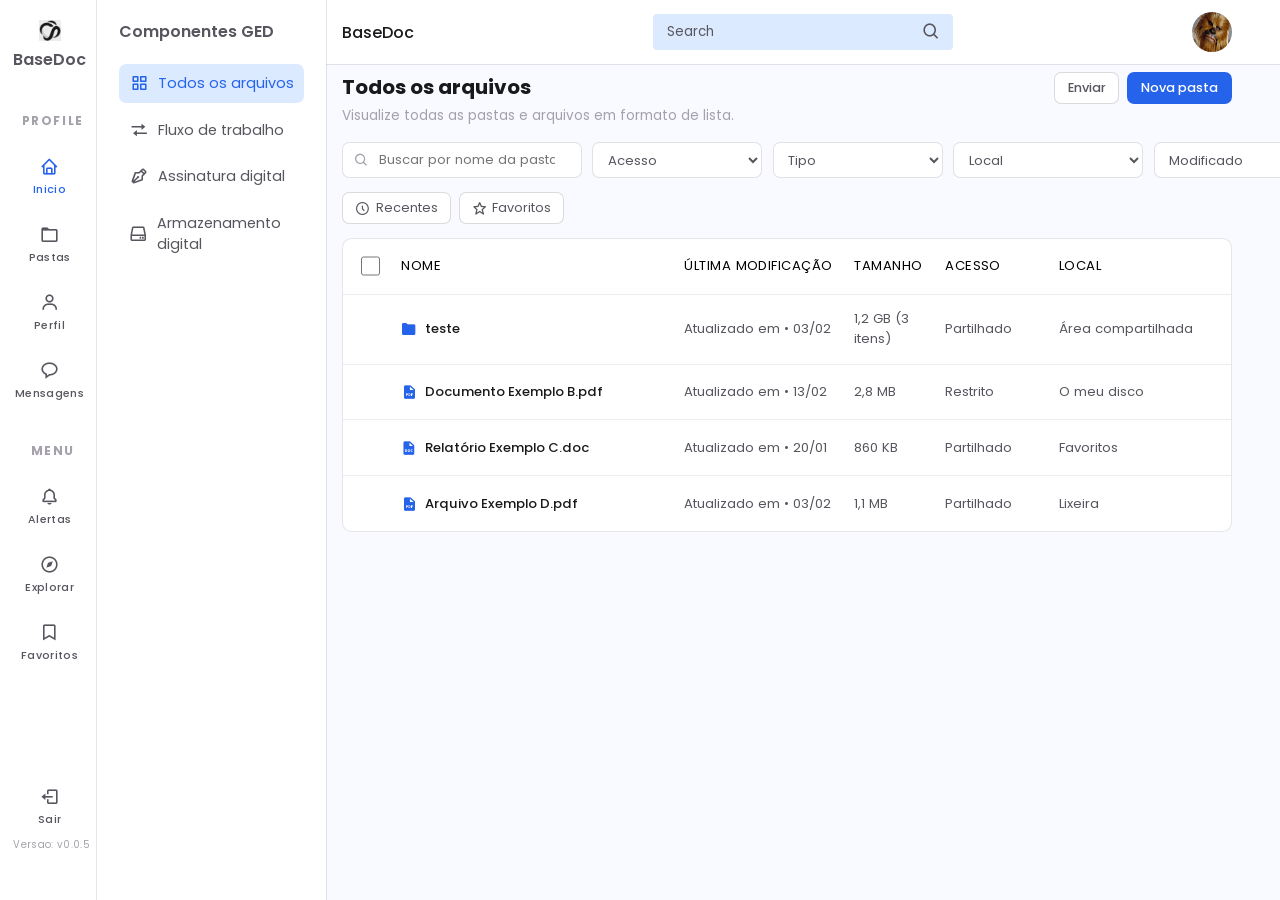
==== index.html @ 218c4418 "adding version to system" ====
<!DOCTYPE html>
    <html lang="en">
    <head>
        <meta charset="UTF-8">
        <meta name="viewport" content="width=device-width, initial-scale=1.0">
        <meta name="color-scheme" content="light">

        <!--========== BOX ICONS ==========-->
        <link rel="stylesheet" href="https://cdn.jsdelivr.net/npm/boxicons@latest/css/boxicons.min.css">

        <!--========== CSS ==========-->
        <link rel="stylesheet" href="assets/css/styles.css">
        
        <title>Responsive sidebar submenus</title>
    </head>
    <body>
        <!--========== HEADER ==========-->
        <header class="header">
            <div class="header__container">
                <img src="assets/img/perfil.jpg" alt="" class="header__img">

                <a href="#" class="header__logo">BaseDoc</a>
    
                <div class="header__search">
                    <input type="search" placeholder="Search" class="header__input">
                    <i class='bx bx-search header__icon'></i>
                </div>
    
                <div class="header__toggle">
                    <i class='bx bx-menu' id="header-toggle"></i>
                </div>
            </div>
        </header>

        <!--========== NAV ==========-->
        <div class="nav" id="navbar">
            <nav class="nav__container">
                <div>
                    <a href="#" class="nav__link nav__logo">
                        <img src="assets/img/IconTeste.jpeg" alt="Icone BaseDoc" class="nav__icon nav__icon--image" />
                        <span class="nav__logo-name">BaseDoc</span>
                    </a>
    
                    <div class="nav__list">
                        <div class="nav__items">
                            <h3 class="nav__subtitle">Profile</h3>
    
                            <a href="#" class="nav__link active" data-panel="inicio">
                                <i class='bx bx-home nav__icon' ></i>
                                <span class="nav__name">Inicio</span>
                            </a>

                            <a href="#" class="nav__link" data-panel="pastas">
                                <i class='bx bx-folder nav__icon' ></i>
                                <span class="nav__name">Pastas</span>
                            </a>
                            
                            <a href="#" class="nav__link" data-panel="perfil">
                                <i class='bx bx-user nav__icon' ></i>
                                <span class="nav__name">Perfil</span>
                            </a>

                            <a href="#" class="nav__link" data-panel="mensagens">
                                <i class='bx bx-message-rounded nav__icon' ></i>
                                <span class="nav__name">Mensagens</span>
                            </a>
                        </div>
    
                        <div class="nav__items">
                            <h3 class="nav__subtitle">Menu</h3>
    
                            <a href="#" class="nav__link" data-panel="alertas">
                                <i class='bx bx-bell nav__icon' ></i>
                                <span class="nav__name">Alertas</span>
                            </a>

                            <a href="#" class="nav__link" data-panel="explorar">
                                <i class='bx bx-compass nav__icon' ></i>
                                <span class="nav__name">Explorar</span>
                            </a>
                            <a href="#" class="nav__link" data-panel="favoritos">
                                <i class='bx bx-bookmark nav__icon' ></i>
                                <span class="nav__name">Favoritos</span>
                            </a>
                        </div>
                    </div>
                </div>

                <div class="nav__footer">
                    <a href="#" class="nav__link nav__logout">
                        <i class='bx bx-log-out nav__icon' ></i>
                        <span class="nav__name">Sair</span>
                    </a>
                    <p class="nav__version">Versao: v0.0.5</p>
                </div>
            </nav>

            <aside class="nav__panel" aria-label="Conteudo da pagina">
                <div class="nav__panel-header">Componentes GED</div>
                <div class="nav__panel-list">
                    <a href="#" class="nav__panel-item is-active">
                        <i class='bx bx-grid-alt'></i>
                        <span>Todos os arquivos</span>
                    </a>
                    <a href="#" class="nav__panel-item">
                        <i class='bx bx-transfer'></i>
                        <span>Fluxo de trabalho</span>
                    </a>
                    <a href="#" class="nav__panel-item">
                        <i class='bx bx-pen'></i>
                        <span>Assinatura digital</span>
                    </a>
                    <a href="#" class="nav__panel-item">
                        <i class='bx bx-hdd'></i>
                        <span>Armazenamento digital</span>
                    </a>
                </div>
            </aside>
        </div>

        <!--========== CONTENTS ==========-->
        <main class="content">
            <section class="page is-active" data-view="todos-arquivos">
                <!-- Breadcrumb e navegação dentro de pastas -->
                <div class="page__navigation is-hidden" id="folder-navigation">
                    <div class="page__breadcrumb" id="breadcrumb-container"></div>
                    <div class="page__folder-header">
                        <h2 class="page__folder-title" id="folder-title"></h2>
                        <div class="page__folder-settings-wrapper">
                            <button type="button" class="page__folder-settings" aria-label="Configurações da pasta" id="folder-settings-btn">
                                <i class='bx bx-cog'></i>
                            </button>
                            
                            <!-- Menu de configurações da pasta -->
                            <div class="folder-settings-menu is-hidden" id="folder-settings-menu">
                                <div class="folder-settings-menu__header" id="folder-settings-menu-title">Teste Teste</div>
                                <div class="folder-settings-menu__item">
                                    <i class='bx bx-download'></i>
                                    <span>Baixar</span>
                                </div>
                                <div class="folder-settings-menu__divider"></div>
                                <div class="folder-settings-menu__item folder-settings-menu__item--has-submenu" id="folder-config-item">
                                    <i class='bx bx-slider-alt'></i>
                                    <span>Configurações da pasta</span>
                                    <i class='bx bx-chevron-right folder-settings-menu__arrow'></i>
                                    
                                    <!-- Submenu de Configurações da pasta -->
                                    <div class="folder-settings-submenu" id="folder-config-submenu">
                                        <div class="folder-settings-menu__item" id="toggle-deleted-files">
                                            <i class='bx bx-show'></i>
                                            <span id="toggle-deleted-text">Mostrar arquivos excluídos</span>
                                        </div>
                                    </div>
                                </div>
                                <div class="folder-settings-menu__item folder-settings-menu__item--has-submenu">
                                    <i class='bx bx-folder-plus'></i>
                                    <span>Adicionar à pasta</span>
                                    <i class='bx bx-chevron-right folder-settings-menu__arrow'></i>
                                </div>
                                <div class="folder-settings-menu__item">
                                    <i class='bx bx-link'></i>
                                    <span>Copiar link</span>
                                </div>
                                <div class="folder-settings-menu__divider"></div>
                                <div class="folder-settings-menu__item folder-settings-menu__item--has-submenu">
                                    <i class='bx bx-share-alt'></i>
                                    <span>Compartilhar</span>
                                    <i class='bx bx-chevron-right folder-settings-menu__arrow'></i>
                                </div>
                                <div class="folder-settings-menu__item folder-settings-menu__item--has-submenu">
                                    <i class='bx bx-user-check'></i>
                                    <span>Gerenciar permissões</span>
                                    <i class='bx bx-chevron-right folder-settings-menu__arrow'></i>
                                </div>
                                <div class="folder-settings-menu__divider"></div>
                                <div class="folder-settings-menu__item">
                                    <i class='bx bx-rename'></i>
                                    <span>Renomear</span>
                                </div>
                                <div class="folder-settings-menu__item">
                                    <i class='bx bx-transfer'></i>
                                    <span>Transferir</span>
                                </div>
                                <div class="folder-settings-menu__item">
                                    <i class='bx bx-copy'></i>
                                    <span>Copiar</span>
                                </div>
                                <div class="folder-settings-menu__item">
                                    <i class='bx bx-trash'></i>
                                    <span>Excluir</span>
                                </div>
                                <div class="folder-settings-menu__divider"></div>
                                <div class="folder-settings-menu__item">
                                    <i class='bx bx-info-circle'></i>
                                    <span>Informações da pasta</span>
                                </div>
                                <div class="folder-settings-menu__item folder-settings-menu__item--has-submenu">
                                    <i class='bx bx-dots-horizontal-rounded'></i>
                                    <span>Mais</span>
                                    <i class='bx bx-chevron-right folder-settings-menu__arrow'></i>
                                </div>
                            </div>
                        </div>
                    </div>
                    <div class="page__actions">
                        <button type="button" class="btn btn--secondary">Enviar</button>
                        <button type="button" class="btn btn--primary" id="new-folder-btn-nav">Nova pasta</button>
                    </div>
                </div>

                <!-- Toolbar original (visível apenas na raiz) -->
                <div class="page__toolbar" id="root-toolbar">
                    <div class="page__title-wrap">
                        <h1 class="page__title">Todos os arquivos</h1>
                        <p class="page__subtitle">Visualize todas as pastas e arquivos em formato de lista.</p>
                    </div>

                    <div class="page__actions">
                        <button type="button" class="btn btn--secondary">Enviar</button>
                        <button type="button" class="btn btn--primary" id="new-folder-btn-root">Nova pasta</button>
                    </div>
                </div>

                <div class="filters">
                    <div class="filters__field">
                        <i class='bx bx-search'></i>
                        <input type="search" placeholder="Buscar por nome da pasta ou arquivo" class="filters__input" id="files-search" />
                    </div>

                    <select class="filters__select" aria-label="Filtrar por acesso" id="filter-access"></select>

                    <select class="filters__select" aria-label="Filtrar por tipo" id="filter-type"></select>

                    <select class="filters__select" aria-label="Filtrar por local" id="filter-location"></select>

                    <div class="filters__date-wrapper">
                        <select class="filters__select" aria-label="Filtrar por data de modificação" id="filter-modified"></select>
                        <div class="date-range-picker is-hidden" id="date-range-picker">
                            <div class="date-range-picker__header">Personalizado</div>
                            <div class="date-range-picker__body">
                                <div class="date-range-picker__field">
                                    <label class="date-range-picker__label">Depois de</label>
                                    <input type="date" class="date-range-picker__input" id="date-from" style="color-scheme: light !important; background: white !important;" />
                                </div>
                                <div class="date-range-picker__field">
                                    <label class="date-range-picker__label">Antes de</label>
                                    <input type="date" class="date-range-picker__input" id="date-to" style="color-scheme: light !important; background: white !important;" />
                                </div>
                            </div>
                            <div class="date-range-picker__actions">
                                <button type="button" class="date-range-picker__btn date-range-picker__btn--cancel" id="date-range-cancel">Cancelar</button>
                                <button type="button" class="date-range-picker__btn date-range-picker__btn--apply" id="date-range-apply">Aplicar</button>
                            </div>
                        </div>
                    </div>
                </div>

                <div class="files-quick-filters">
                    <button type="button" class="quick-filter-btn" id="filter-recent">
                        <i class='bx bx-time-five'></i>
                        <span>Recentes</span>
                    </button>
                    <button type="button" class="quick-filter-btn" id="filter-favorites">
                        <i class='bx bx-star'></i>
                        <span>Favoritos</span>
                    </button>
                </div>

                <div class="files-bulk-actions is-hidden" id="files-bulk-actions">
                    <button type="button" class="bulk-action-btn">Compartilhar itens selecionados</button>
                    <button type="button" class="bulk-action-btn">Baixar</button>
                    <button type="button" class="bulk-action-btn">Excluir</button>
                    <button type="button" class="bulk-action-btn">Abrir com</button>
                    <button type="button" class="bulk-action-btn bulk-action-btn--more" aria-label="Mais opções">...</button>
                </div>

                <div class="files-list" role="table" aria-label="Lista de arquivos">
                    <div class="files-list__head" role="row">
                        <span class="files-list__select">
                            <input type="checkbox" class="files-list__checkbox files-list__checkbox--master" id="select-all-files" aria-label="Selecionar todos os arquivos" />
                        </span>
                        <span>Nome</span>
                        <span>Última modificação</span>
                        <span>Tamanho</span>
                        <span>Acesso</span>
                        <span>Local</span>
                    </div>
                    <div id="files-list-body"></div>
                </div>
            </section>

            <section class="page" data-view="fluxo-trabalho">
                <div class="workflow">
                    <div class="workflow__toolbar">
                        <div>
                            <h1 class="page__title">Fluxo de documentos por caixa</h1>
                            <p class="page__subtitle">Cada pessoa visualiza sua caixa e move o documento para a próxima etapa.</p>
                        </div>
                    </div>

                    <div class="workflow__filters">
                        <div class="workflow__field">
                            <label for="workflow-model" class="workflow__label">Modelo do documento</label>
                            <select id="workflow-model" class="workflow__select"></select>
                        </div>
                        <div class="workflow__field">
                            <label for="workflow-my-step" class="workflow__label">Minha caixa</label>
                            <select id="workflow-my-step" class="workflow__select"></select>
                        </div>
                        <label class="workflow__focus">
                            <input type="checkbox" id="workflow-focus-mode" checked>
                            <span>Mostrar somente minha caixa</span>
                        </label>
                    </div>

                    <div class="workflow__board" id="workflow-board"></div>

                    <div class="workflow__saved">
                        <div class="workflow__section-title">Fluxos salvos</div>
                        <p class="workflow__section-subtitle">Salve uma configuração de fluxo por modelo para reutilizar depois.</p>
                        <div id="workflow-saved-list" class="workflow__saved-list"></div>
                    </div>

                    <div class="workflow__editor">
                        <div class="workflow__left-column">
                            <div class="workflow__actions-panel">
                                <div class="workflow__actions-copy">
                                    <div class="workflow__section-title">Próximos passos</div>
                                    <p class="workflow__section-subtitle">Adicione etapas extras se necessário, crie documentos e finalize salvando o fluxo quando concluir.</p>
                                </div>
                                <div class="workflow__actions">
                                    <button type="button" class="btn btn--secondary" id="workflow-new-extra">Adicionar etapa extra</button>
                                    <button type="button" class="btn btn--primary" id="workflow-new-document">Novo documento</button>
                                    <button type="button" class="btn btn--save-highlight" id="workflow-save-flow">Finalizar e salvar fluxo</button>
                                </div>
                            </div>

                            <div class="workflow__active-builder">
                                <div class="workflow__section-title">Cláusulas ativas</div>
                                <p class="workflow__section-subtitle">Qualifique as partes e preencha os campos para montar o documento.</p>

                                <div class="workflow__form" id="workflow-clause-form"></div>

                                <div class="workflow__selected" id="workflow-selected-clauses"></div>
                            </div>

                            <div class="workflow__document-builder">
                                <div class="workflow__section-title">Documento padronizado</div>
                                <p class="workflow__section-subtitle">Pré-visualização em tempo real com base nas cláusulas preenchidas.</p>
                                <div class="workflow__document-preview" id="workflow-document-preview"></div>
                            </div>
                        </div>

                        <div class="workflow__library workflow__right-column">
                            <div class="workflow__section-title">Cláusulas do modelo</div>
                            <p class="workflow__section-subtitle">Escolha cláusulas prontas e preencha apenas os campos necessários.</p>
                            <div id="workflow-clause-library" class="workflow__library-list"></div>
                        </div>
                    </div>
                </div>
            </section>

            <section class="page" data-view="assinatura-digital">
                <p class="page__placeholder">Assinatura digital será construída no próximo passo.</p>
            </section>

            <section class="page" data-view="armazenamento-digital">
                <p class="page__placeholder">Armazenamento digital será construído no próximo passo.</p>
            </section>
        </main>

        <!--========== MODAL NOVA PASTA ==========-->
        <div class="modal-overlay is-hidden" id="new-folder-modal">
            <div class="modal-container">
                <h2 class="modal-title">Nova pasta</h2>
                <input type="text" class="modal-input" id="new-folder-input" placeholder="Pasta sem nome" />
                <div class="modal-actions">
                    <button type="button" class="modal-btn modal-btn--cancel" id="cancel-folder-btn">Cancelar</button>
                    <button type="button" class="modal-btn modal-btn--create" id="create-folder-btn">Criar</button>
                </div>
            </div>
        </div>

        <!--========== WORKFLOW MODALS ==========-->
        <div class="modal-overlay is-hidden" id="workflow-new-document-modal">
            <div class="modal-container">
                <h2 class="modal-title">Novo documento</h2>
                <input type="text" class="modal-input" id="workflow-document-input" placeholder="Nome do documento" />
                <div class="modal-actions">
                    <button type="button" class="modal-btn modal-btn--cancel" id="workflow-document-cancel">Cancelar</button>
                    <button type="button" class="modal-btn modal-btn--create" id="workflow-document-create">Criar</button>
                </div>
            </div>
        </div>

        <div class="modal-overlay is-hidden" id="workflow-extra-stage-modal">
            <div class="modal-container">
                <h2 class="modal-title">Adicionar etapa extra</h2>
                <div class="modal-form">
                    <div class="modal-field">
                        <label class="modal-label">Nome da etapa</label>
                        <input type="text" class="modal-input" id="workflow-stage-name" placeholder="Ex: Due Diligence" />
                    </div>
                    <div class="modal-field">
                        <label class="modal-label">Posição decimal</label>
                        <input type="text" class="modal-input" id="workflow-stage-position" placeholder="Ex: 2.5 ou 2,5" />
                    </div>
                </div>
                <div class="modal-actions">
                    <button type="button" class="modal-btn modal-btn--cancel" id="workflow-stage-cancel">Cancelar</button>
                    <button type="button" class="modal-btn modal-btn--create" id="workflow-stage-create">Adicionar</button>
                </div>
            </div>
        </div>

        <div class="modal-overlay is-hidden" id="workflow-save-flow-modal">
            <div class="modal-container">
                <h2 class="modal-title">Salvar fluxo</h2>
                <input type="text" class="modal-input" id="workflow-save-input" placeholder="Nome do fluxo" />
                <p class="modal-hint">Você está salvando a configuração atual com todas as etapas e cláusulas.</p>
                <div class="modal-actions">
                    <button type="button" class="modal-btn modal-btn--cancel" id="workflow-save-cancel">Cancelar</button>
                    <button type="button" class="modal-btn modal-btn--create" id="workflow-save-create">Salvar</button>
                </div>
            </div>
        </div>

        <!--========== MAIN JS ==========-->
        <script src="assets/js/script.js"></script>
    </body>
</html>
---- assets/css/styles.css ----
/*========== GOOGLE FONTS ==========*/
@import url("https://fonts.googleapis.com/css2?family=Poppins:wght@400;500;600&display=swap");

/*========== VARIABLES CSS ==========*/
:root {
  --header-height: 3.5rem;
  --nav-rail-width: 52px;
  --nav-rail-expanded: 96px;
  --nav-panel-width: 230px;
  --nav-width: calc(var(--nav-rail-expanded) + var(--nav-panel-width));

  /*========== Colors ==========*/
  --first-color: #2563EB;
  --first-color-light: #DBEAFE;
  --title-color: #19181B;
  --text-color: #58555E;
  --text-color-light: #A5A1AA;
  --body-color: #F8FAFF;
  --container-color: #FFFFFF;

  /*========== Font and typography ==========*/
  --body-font: 'Poppins', sans-serif;
  --normal-font-size: .938rem;
  --small-font-size: .75rem;
  --smaller-font-size: .75rem;

  /*========== Font weight ==========*/
  --font-medium: 500;
  --font-semi-bold: 600;

  /*========== z index ==========*/
  --z-fixed: 100;

  color-scheme: light;
}

@media screen and (min-width: 1024px) {
  :root {
    --normal-font-size: 1rem;
    --small-font-size: .875rem;
    --smaller-font-size: .813rem;
  }
}

/*========== BASE ==========*/
*, ::before, ::after {
  box-sizing: border-box;
}

body {
  margin: var(--header-height) 0 0 0;
  padding: 1rem 1rem 0;
  font-family: var(--body-font);
  font-size: var(--normal-font-size);
  background-color: var(--body-color);
  color: var(--text-color);
  color-scheme: light;
}

h3 {
  margin: 0;
}

a {
  text-decoration: none;
}

img {
  max-width: 100%;
  height: auto;
}

/*========== HEADER ==========*/
.header {
  position: fixed;
  top: 0;
  left: 0;
  width: 100%;
  background-color: var(--container-color);
  box-shadow: 0 1px 0 rgba(22, 8, 43, 0.1);
  padding: 0 1rem;
  z-index: var(--z-fixed);
}

.header__container {
  display: flex;
  align-items: center;
  height: var(--header-height);
  justify-content: space-between;
}

.header__img {
  width: 35px;
  height: 35px;
  border-radius: 50%;
}

.header__logo {
  color: var(--title-color);
  font-weight: var(--font-medium);
  display: none;
}

.header__search {
  display: flex;
  padding: .40rem .75rem;
  background-color: var(--first-color-light);
  border-radius: .25rem;
}

.header__input {
  width: 100%;
  border: none;
  outline: none;
  background-color: var(--first-color-light);
}

.header__input::placeholder {
  font-family: var(--body-font);
  color: var(--text-color);
}

.header__icon, 
.header__toggle {
  font-size: 1.2rem;
}

.header__toggle {
  color: var(--title-color);
  cursor: pointer;
}

/*========== NAV ==========*/
.nav {
  position: fixed;
  top: 0;
  left: -100%;
  height: 100vh;
  padding: 1rem 1rem 0;
  background-color: var(--container-color);
  box-shadow: 1px 0 0 rgba(22, 8, 43, 0.1);
  z-index: var(--z-fixed);
  transition: .4s;
  overflow: hidden;
}

.nav__container {
  height: 100%;
  display: flex;
  flex-direction: column;
  justify-content: space-between;
  padding-bottom: 3rem;
  overflow: auto;
  scrollbar-width: none; /* For mozilla */
}

/* For Google Chrome and others */
.nav__container::-webkit-scrollbar {
  display: none;
}

.nav__logo {
  font-weight: var(--font-semi-bold);
  margin-bottom: 2.5rem;
}

.nav__list, 
.nav__items {
  display: grid;
}

.nav__list {
  row-gap: 2.5rem;
}

.nav__items {
  row-gap: 1.5rem;
}

.nav__subtitle {
  font-size: .75rem;
  text-transform: uppercase;
  letter-spacing: .1rem;
  color: var(--text-color-light);
}

.nav__link {
  display: flex;
  align-items: center;
  color: var(--text-color);
}

.nav__link:hover {
  color: var(--first-color);
}

.nav__footer {
  display: grid;
  row-gap: .65rem;
}

.nav__version {
  margin: 0;
  font-size: .68rem;
  color: var(--text-color-light);
}

.nav__icon {
  font-size: 1.2rem;
  margin-right: .5rem;
}

.nav__icon--image {
  width: 22px;
  height: 22px;
  object-fit: contain;
}

.nav__name {
  font-size: var(--small-font-size);
  font-weight: var(--font-medium);
  white-space: nowrap;
}

.nav__panel {
  display: none;
}

.nav__panel-header {
  font-size: 1rem;
  font-weight: var(--font-semi-bold);
}

.nav__panel-title {
  font-size: .75rem;
  letter-spacing: .08rem;
  text-transform: uppercase;
  color: var(--text-color-light);
  margin-bottom: .6rem;
}

.nav__panel-list {
  display: grid;
  gap: .5rem;
}

.nav__panel-item {
  display: flex;
  align-items: center;
  gap: .6rem;
  padding: .55rem .6rem;
  border-radius: .45rem;
  color: var(--text-color);
  font-size: .9rem;
  transition: .3s;
}

.nav__panel-item i {
  font-size: 1.15rem;
  line-height: 1;
  width: 1.2rem;
  text-align: center;
}

.nav__panel-item:hover {
  background: var(--first-color-light);
  color: var(--first-color);
}

.nav__panel-item.is-active {
  background: var(--first-color-light);
  color: var(--first-color);
}

.content {
  width: 100%;
}

.page {
  display: none;
}

.page.is-active {
  display: block;
}

.page__toolbar {
  display: flex;
  align-items: flex-start;
  justify-content: space-between;
  gap: 1rem;
  margin-bottom: 1rem;
}

.page__title {
  margin: 0;
  font-size: 1.25rem;
  color: var(--title-color);
}

.page__subtitle {
  margin: .25rem 0 0;
  color: var(--text-color-light);
  font-size: .85rem;
}

.page__actions {
  display: flex;
  gap: .5rem;
}

.btn {
  height: 32px;
  padding: 0 .8rem;
  border-radius: .45rem;
  border: 1px solid transparent;
  font-size: .8rem;
  font-weight: var(--font-medium);
  font-family: var(--body-font);
  cursor: pointer;
}

.btn--secondary {
  background: var(--container-color);
  border-color: rgba(22, 8, 43, 0.15);
  color: var(--text-color);
}

.btn--primary {
  background: var(--first-color);
  color: #fff;
}

/* Page Navigation (Breadcrumb e Folder Header) */
.page__navigation {
  margin-bottom: 1.25rem;
  position: relative;
}

.page__breadcrumb {
  display: flex;
  align-items: center;
  gap: .4rem;
  font-size: .8rem;
  color: var(--text-color-light);
  margin-bottom: .75rem;
  flex-wrap: wrap;
}

.breadcrumb__item {
  display: flex;
  align-items: center;
  gap: .4rem;
}

.breadcrumb__link {
  color: var(--text-color-light);
  text-decoration: none;
  padding: .2rem .35rem;
  border-radius: .3rem;
  transition: background .2s;
}

.breadcrumb__link:hover {
  background: rgba(22, 8, 43, 0.06);
  color: var(--text-color);
}

.breadcrumb__separator {
  color: var(--text-color-light);
  font-size: .7rem;
}

.page__folder-header {
  display: flex;
  align-items: center;
  gap: .5rem;
  margin-bottom: 1rem;
  position: relative;
}

.page__folder-title {
  margin: 0;
  font-size: 1.5rem;
  color: var(--title-color);
  font-weight: var(--font-semi-bold);
  cursor: pointer;
  padding: .2rem .4rem;
  border-radius: .35rem;
  transition: background .2s;
}

.page__folder-title:hover {
  background: rgba(22, 8, 43, 0.04);
}

.page__folder-title-input {
  margin: 0;
  padding: .2rem .4rem;
  font-size: 1.5rem;
  color: var(--title-color);
  font-weight: var(--font-semi-bold);
  font-family: var(--body-font);
  border: 2px solid var(--first-color);
  border-radius: .35rem;
  outline: none;
  background: var(--container-color);
  width: 100%;
  max-width: 400px;
}

.page__folder-settings-wrapper {
  position: relative;
}

.page__folder-settings {
  background: transparent;
  border: none;
  cursor: pointer;
  padding: .4rem;
  border-radius: .35rem;
  color: var(--text-color-light);
  font-size: 1.3rem;
  display: flex;
  align-items: center;
  justify-content: center;
  transition: background .2s, color .2s;
}

.page__folder-settings:hover {
  background: rgba(22, 8, 43, 0.06);
  color: var(--text-color);
}

/* Folder Settings Menu */
.folder-settings-menu {
  position: absolute;
  top: calc(100% + 5px);
  left: 0;
  background: var(--container-color);
  border: 1px solid rgba(22, 8, 43, 0.12);
  border-radius: .5rem;
  box-shadow: 0 4px 12px rgba(22, 8, 43, 0.1);
  min-width: 240px;
  z-index: 1000;
  overflow: visible;
}

.folder-settings-menu__header {
  padding: .85rem 1rem;
  font-weight: var(--font-semi-bold);
  font-size: .9rem;
  color: var(--title-color);
  border-bottom: 1px solid rgba(22, 8, 43, 0.08);
}

.folder-settings-menu__item {
  display: flex;
  align-items: center;
  gap: .75rem;
  padding: .65rem 1rem;
  color: var(--text-color);
  font-size: .85rem;
  cursor: pointer;
  transition: background .2s;
  position: relative;
}

.folder-settings-menu__item:hover {
  background: rgba(22, 8, 43, 0.06);
}

.folder-settings-menu__item i {
  font-size: 1.15rem;
  color: var(--text-color-light);
  flex-shrink: 0;
}

.folder-settings-menu__item span {
  flex: 1;
}

.folder-settings-menu__item--has-submenu {
  padding-right: .5rem;
}

.folder-settings-menu__arrow {
  margin-left: auto;
  font-size: 1rem !important;
  color: var(--text-color-light) !important;
}

.folder-settings-menu__divider {
  height: 1px;
  background: rgba(22, 8, 43, 0.08);
  margin: .35rem 0;
}

/* Folder Settings Submenu */
.folder-settings-menu__item--has-submenu {
  position: relative;
}

.folder-settings-submenu {
  position: absolute;
  left: calc(100% - 2px);
  top: 0;
  background: var(--container-color);
  border: 1px solid rgba(22, 8, 43, 0.12);
  border-radius: .5rem;
  box-shadow: 0 4px 12px rgba(22, 8, 43, 0.1);
  min-width: 220px;
  z-index: 1001;
  overflow: hidden;
  display: none;
}

.folder-settings-menu__item--has-submenu:hover .folder-settings-submenu {
  display: block !important;
}

.folder-settings-submenu.is-hidden {
  display: none;
}

.page__navigation .page__actions {
  position: absolute;
  top: 0;
  right: 0;
}

.filters {
  display: grid;
  grid-template-columns: minmax(240px, 1fr) 170px 170px 190px 180px;
  gap: .65rem;
  margin-bottom: .9rem;
}

.filters__field {
  display: flex;
  align-items: center;
  gap: .45rem;
  background: var(--container-color);
  border: 1px solid rgba(22, 8, 43, 0.12);
  border-radius: .45rem;
  padding: 0 .7rem;
  height: 36px;
}

.filters__field i {
  color: var(--text-color-light);
  font-size: 1rem;
}

.filters__input,
.filters__select {
  width: 100%;
  border: 0;
  outline: none;
  background: transparent;
  font-family: var(--body-font);
  font-size: .82rem;
  color: var(--text-color);
}

.filters__select {
  background: var(--container-color);
  border: 1px solid rgba(22, 8, 43, 0.12);
  border-radius: .45rem;
  padding: 0 .65rem;
  height: 36px;
}

.filters__date-wrapper {
  position: relative;
}

.date-range-picker {
  position: absolute;
  top: calc(100% + .5rem);
  right: 0;
  width: 320px;
  background: var(--container-color);
  border: 1px solid rgba(22, 8, 43, 0.12);
  border-radius: .6rem;
  box-shadow: 0 4px 12px rgba(0, 0, 0, 0.1);
  z-index: 100;
  padding: 1rem;
  color-scheme: light;
}

.date-range-picker__header {
  font-size: .85rem;
  font-weight: var(--font-semi-bold);
  color: var(--title-color);
  margin-bottom: .85rem;
}

.date-range-picker__body {
  display: grid;
  gap: .75rem;
  margin-bottom: 1rem;
}

.date-range-picker__field {
  display: grid;
  gap: .35rem;
}

.date-range-picker__label {
  font-size: .75rem;
  color: var(--text-color);
  font-weight: var(--font-medium);
}

.date-range-picker__input {
  width: 100%;
  height: 36px;
  border: 1px solid rgba(22, 8, 43, 0.12);
  border-radius: .45rem;
  padding: 0 .65rem;
  font-family: var(--body-font);
  font-size: .82rem;
  color: var(--text-color);
  background-color: #FFFFFF !important;
  color-scheme: light !important;
}

.date-range-picker__input:focus {
  outline: none;
  border-color: var(--first-color);
  background-color: #FFFFFF !important;
}

.date-range-picker__input::-webkit-calendar-picker-indicator {
  cursor: pointer;
  filter: invert(37%) sepia(93%) saturate(1582%) hue-rotate(205deg) brightness(98%) contrast(93%);
  background-color: transparent;
}

.date-range-picker__input::-webkit-datetime-edit {
  color: var(--text-color);
}

.date-range-picker__input::-webkit-datetime-edit-fields-wrapper {
  background-color: transparent;
}

.date-range-picker__actions {
  display: flex;
  gap: .5rem;
  justify-content: flex-end;
}

.date-range-picker__btn {
  height: 32px;
  padding: 0 .85rem;
  border-radius: .45rem;
  border: 1px solid transparent;
  font-size: .8rem;
  font-weight: var(--font-medium);
  font-family: var(--body-font);
  cursor: pointer;
  transition: .2s;
}

.date-range-picker__btn--cancel {
  background: var(--container-color);
  border-color: rgba(22, 8, 43, 0.15);
  color: var(--text-color);
}

.date-range-picker__btn--cancel:hover {
  background: var(--first-color-light);
  color: var(--first-color);
  border-color: transparent;
}

.date-range-picker__btn--apply {
  background: var(--first-color);
  color: #fff;
}

.date-range-picker__btn--apply:hover {
  opacity: 0.9;
}

.files-quick-filters {
  display: flex;
  gap: .5rem;
  margin-bottom: .85rem;
}

.files-bulk-actions {
  display: flex;
  gap: .5rem;
  flex-wrap: wrap;
  margin-bottom: .85rem;
}

.is-hidden {
  display: none !important;
}

.bulk-action-btn {
  height: 32px;
  padding: 0 .75rem;
  border-radius: .45rem;
  border: 1px solid rgba(22, 8, 43, 0.15);
  background: var(--container-color);
  color: var(--text-color);
  font-family: var(--body-font);
  font-size: .8rem;
  display: inline-flex;
  align-items: center;
  cursor: pointer;
  transition: .2s;
}

.bulk-action-btn:hover {
  background: var(--first-color-light);
  color: var(--first-color);
  border-color: transparent;
}

.bulk-action-btn--more {
  min-width: 42px;
  padding: 0 0 9px 0;
  justify-content: center;
  align-items: center;
  font-size: 1.3rem;
  font-weight: var(--font-semi-bold);
  line-height: 0;
  letter-spacing: 0.05em;
}

.quick-filter-btn {
  height: 32px;
  padding: 0 .75rem;
  border-radius: .45rem;
  border: 1px solid rgba(22, 8, 43, 0.15);
  background: var(--container-color);
  color: var(--text-color);
  font-family: var(--body-font);
  font-size: .8rem;
  display: inline-flex;
  align-items: center;
  gap: .35rem;
  cursor: pointer;
  transition: .2s;
}

.quick-filter-btn i {
  font-size: .95rem;
}

.quick-filter-btn:hover,
.quick-filter-btn.is-active {
  background: var(--first-color-light);
  color: var(--first-color);
  border-color: transparent;
}

.files-list {
  background: var(--container-color);
  border: 1px solid rgba(22, 8, 43, 0.1);
  border-radius: .6rem;
  overflow: hidden;
}

.files-list__head,
.files-list__row {
  display: grid;
  grid-template-columns: 32px 2.4fr 1.4fr .7fr .9fr 1.4fr;
  gap: .75rem;
  align-items: center;
  padding: .9rem .9rem;
  font-size: .82rem;
}

.files-list__head {
  color: #000;
  text-transform: uppercase;
  letter-spacing: .03rem;
  border-bottom: 1px solid rgba(22, 8, 43, 0.08);
}

.files-list__row {
  color: var(--text-color);
  border-bottom: 1px solid rgba(22, 8, 43, 0.08);
  transition: background-color .2s ease, color .2s ease;
  cursor: pointer;
}

.files-list__row:last-child {
  border-bottom: 0;
}

.files-list__row:hover {
  background: var(--first-color-light);
}

.files-list__row:hover .files-list__name {
  color: var(--first-color);
}

/* Files List - Deleted Files */
.files-list__row--deleted {
  opacity: 0.6;
  background: rgba(255, 0, 0, 0.02);
}

.files-list__row--deleted .files-list__name {
  text-decoration: line-through;
  color: #888;
}

.files-list__row--deleted:hover {
  background: rgba(255, 0, 0, 0.06);
}

.files-list__row--empty {
  display: block;
  color: var(--text-color-light);
  text-align: center;
  padding: 1rem;
}

.files-list__name {
  display: flex;
  align-items: center;
  gap: .45rem;
  color: var(--title-color);
  font-weight: var(--font-medium);
}

.files-list__select {
  display: flex;
  align-items: center;
  justify-content: center;
  width: 26px;
  height: 26px;
}

.files-list__checkbox {
  width: 20px;
  height: 20px;
  accent-color: var(--first-color);
  cursor: pointer;
  opacity: 0;
  transition: opacity .2s ease;
}

.files-list__checkbox--master {
  opacity: 1;
}

.files-list__row:hover .files-list__checkbox,
.files-list__select:hover .files-list__checkbox,
.files-list__checkbox:checked,
.files-list.has-selection .files-list__checkbox {
  opacity: 1;
}

.files-list__name i {
  color: var(--first-color);
  font-size: 1rem;
}

.page__placeholder {
  margin: 0;
  background: var(--container-color);
  border: 1px solid rgba(22, 8, 43, 0.1);
  border-radius: .6rem;
  padding: 1rem;
}

/*========== WORKFLOW ==========*/
.workflow {
  display: grid;
  gap: 1rem;
}

.workflow__toolbar {
  display: flex;
  align-items: flex-start;
  justify-content: space-between;
  gap: 1rem;
}

.workflow__actions {
  display: flex;
  gap: .5rem;
  margin-left: auto;
}

.workflow__actions-panel {
  margin-top: 0;
  background: var(--container-color);
  border: 1px solid rgba(22, 8, 43, 0.1);
  border-radius: .6rem;
  padding: .9rem;
  display: flex;
  justify-content: space-between;
  align-items: center;
  gap: .8rem;
}

.workflow__actions-copy {
  min-width: 240px;
}

.btn--save-highlight {
  background: var(--first-color);
  color: #fff;
  border-color: transparent;
  font-weight: var(--font-semi-bold);
  box-shadow: 0 0 0 3px var(--first-color-light);
}

.btn--save-highlight:hover {
  opacity: .92;
}

.workflow__filters {
  display: grid;
  grid-template-columns: repeat(2, minmax(220px, 260px)) 1fr;
  align-items: end;
  gap: .75rem;
}

.workflow__field {
  display: grid;
  gap: .35rem;
}

.workflow__label {
  font-size: .75rem;
  font-weight: var(--font-medium);
  color: var(--text-color);
}

.workflow__select {
  width: 100%;
  height: 36px;
  border: 1px solid rgba(22, 8, 43, 0.12);
  border-radius: .45rem;
  padding: 0 .65rem;
  font-family: var(--body-font);
  font-size: .82rem;
  color: var(--text-color);
  background: var(--container-color);
}

.workflow__focus {
  display: inline-flex;
  align-items: center;
  gap: .45rem;
  font-size: .8rem;
  color: var(--text-color);
}

.workflow__focus input {
  accent-color: var(--first-color);
}

.workflow__board {
  display: grid;
  grid-template-columns: repeat(auto-fill, minmax(240px, 1fr));
  gap: .75rem;
}

.workflow__saved {
  background: var(--container-color);
  border: 1px solid rgba(22, 8, 43, 0.1);
  border-radius: .6rem;
  padding: .9rem;
}

.workflow__saved-list {
  display: grid;
  gap: .5rem;
}

.workflow__saved-item {
  border: 1px solid rgba(22, 8, 43, 0.1);
  border-radius: .45rem;
  padding: .6rem;
  display: flex;
  align-items: center;
  justify-content: space-between;
  gap: .5rem;
}

.workflow__saved-info {
  min-width: 0;
}

.workflow__saved-name {
  margin: 0;
  font-size: .82rem;
  color: var(--title-color);
  font-weight: var(--font-medium);
}

.workflow__saved-meta {
  margin: .2rem 0 0;
  font-size: .74rem;
  color: var(--text-color-light);
}

.workflow__saved-actions {
  display: flex;
  gap: .35rem;
}

.workflow__box {
  background: var(--container-color);
  border: 1px solid rgba(22, 8, 43, 0.1);
  border-radius: .6rem;
  padding: .75rem;
  display: grid;
  gap: .65rem;
}

.workflow__box.is-current {
  border-color: rgba(37, 99, 235, 0.4);
  box-shadow: 0 0 0 2px rgba(37, 99, 235, 0.12);
}

.workflow__box-header {
  display: flex;
  justify-content: space-between;
  gap: .5rem;
  align-items: center;
}

.workflow__box-id {
  font-size: .72rem;
  color: var(--text-color-light);
  font-weight: var(--font-medium);
}

.workflow__box-name {
  margin: 0;
  font-size: .9rem;
  color: var(--title-color);
}

.workflow__box-counter {
  min-width: 28px;
  height: 22px;
  border-radius: 999px;
  padding: 0 .45rem;
  background: var(--first-color-light);
  color: var(--first-color);
  font-size: .72rem;
  font-weight: var(--font-semi-bold);
  display: inline-flex;
  align-items: center;
  justify-content: center;
}

.workflow__docs {
  display: grid;
  gap: .5rem;
}

.workflow__doc {
  border: 1px solid rgba(22, 8, 43, 0.1);
  border-radius: .45rem;
  padding: .55rem;
  display: grid;
  gap: .45rem;
}

.workflow__doc-name {
  margin: 0;
  color: var(--title-color);
  font-size: .82rem;
  font-weight: var(--font-medium);
}

.workflow__doc-meta {
  margin: 0;
  color: var(--text-color-light);
  font-size: .73rem;
}

.workflow__doc-move {
  justify-self: flex-start;
  border: 1px solid rgba(22, 8, 43, 0.15);
  background: var(--container-color);
  color: var(--text-color);
  height: 28px;
  border-radius: .4rem;
  padding: 0 .65rem;
  font-size: .75rem;
  font-family: var(--body-font);
  cursor: pointer;
}

.workflow__doc-move:hover {
  border-color: transparent;
  color: var(--first-color);
  background: var(--first-color-light);
}

.workflow__box-empty {
  margin: 0;
  font-size: .76rem;
  color: var(--text-color-light);
}

.workflow__editor {
  display: grid;
  grid-template-columns: minmax(0, 1fr) 340px;
  gap: .85rem;
  align-items: start;
}

.workflow__left-column {
  display: grid;
  gap: .85rem;
  align-content: start;
  height: fit-content;
}

.workflow__active-builder,
.workflow__library,
.workflow__document-builder {
  background: var(--container-color) !important;
  border: 1px solid rgba(22, 8, 43, 0.1);
  border-radius: .6rem;
  padding: .9rem;
}

.workflow__active-builder {
  min-height: 380px;
}

.workflow__right-column {
  height: fit-content;
  width: 100%;
  max-width: 340px;
}

.workflow__section-title {
  font-size: .95rem;
  color: var(--title-color);
  font-weight: var(--font-semi-bold);
}

.workflow__section-subtitle {
  margin: .2rem 0 .75rem;
  font-size: .78rem;
  color: var(--text-color-light);
}

.workflow__library-list,
.workflow__selected {
  display: grid;
  gap: .5rem;
}

.workflow__clause-item {
  border: 1px solid rgba(22, 8, 43, 0.12);
  border-radius: .45rem;
  padding: .6rem;
  background: var(--container-color);
}

.workflow__clause-item-title {
  margin: 0 0 .45rem;
  font-size: .8rem;
  color: var(--title-color);
  font-weight: var(--font-medium);
}

.workflow__clause-actions {
  display: flex;
  gap: .4rem;
}

.workflow__small-btn {
  height: 28px;
  border-radius: .4rem;
  border: 1px solid rgba(22, 8, 43, 0.15);
  background: var(--container-color);
  color: var(--text-color);
  padding: 0 .6rem;
  font-size: .73rem;
  font-family: var(--body-font);
  cursor: pointer;
}

.workflow__small-btn:hover {
  border-color: transparent;
  background: var(--first-color-light);
  color: var(--first-color);
}

.workflow__small-btn--active {
  border-color: transparent;
  background: var(--first-color);
  color: #fff;
}

.workflow__small-btn--active:hover {
  background: #1d4ed8;
  color: #fff;
}

.workflow__form {
  margin-top: 0;
  border-top: 0;
  padding-top: 0;
  margin-bottom: .9rem;
  display: grid;
  gap: .65rem;
}

.workflow__form--disabled {
  opacity: .75;
}

.workflow__form-actions {
  display: flex;
  align-items: center;
  justify-content: space-between;
  gap: .5rem;
  padding-top: .35rem;
}

.workflow__form-save {
  height: 32px;
  border: 0;
  border-radius: .45rem;
  background: var(--first-color);
  color: #fff;
  padding: 0 .85rem;
  font-size: .75rem;
  font-family: var(--body-font);
  font-weight: var(--font-medium);
  cursor: pointer;
}

.workflow__form-save:hover {
  background: #1d4ed8;
}

.workflow__form-status {
  margin: 0;
  font-size: .74rem;
  color: var(--text-color-light);
}

.workflow__document-preview {
  border: 1px solid rgba(22, 8, 43, 0.1);
  border-radius: .45rem;
  padding: .75rem;
  background: #fff;
  display: grid;
  gap: .55rem;
}

.workflow__preview-title {
  margin: 0;
  font-size: .82rem;
  color: var(--title-color);
  font-weight: var(--font-semi-bold);
}

.workflow__preview-section {
  border-top: 1px dashed rgba(22, 8, 43, 0.12);
  padding-top: .45rem;
}

.workflow__preview-section strong {
  display: block;
  margin-bottom: .2rem;
  font-size: .78rem;
  color: var(--title-color);
}

.workflow__preview-line {
  margin: .1rem 0;
  font-size: .76rem;
  color: var(--text-color);
}

.workflow__preview-empty {
  margin: 0;
  font-size: .75rem;
  color: var(--text-color-light);
}

.page[data-view="fluxo-trabalho"] {
  padding-bottom: 3rem;
}

.workflow__form-row {
  display: grid;
  gap: .35rem;
}

.workflow__form-row label {
  font-size: .76rem;
  color: var(--text-color);
  font-weight: var(--font-medium);
}

.workflow__form-row input,
.workflow__form-row textarea,
.workflow__form-row select {
  width: 100%;
  border: 1px solid rgba(22, 8, 43, 0.12);
  border-radius: .45rem;
  padding: .55rem .65rem;
  font-size: .8rem;
  font-family: var(--body-font);
  color: var(--text-color);
  background: var(--container-color);
}

.workflow__form-row textarea {
  min-height: 88px;
  resize: vertical;
}

.workflow__hint {
  margin: 0;
  color: var(--text-color-light);
  font-size: .75rem;
}

@media screen and (max-width: 767px) {
  .nav {
    display: grid;
    grid-template-columns: 132px minmax(0, 1fr);
    padding: 0;
    top: var(--header-height);
    height: calc(100vh - var(--header-height));
    width: 100%;
  }

  .nav__container {
    grid-column: 1;
    padding: 1.2rem .6rem 3rem;
    width: 132px;
    position: relative;
    z-index: 2;
  }

  .nav__panel {
    grid-column: 2;
    position: relative;
    width: 100%;
    max-width: none;
    margin-top: 1.2rem;
    height: calc(100% - 1.2rem);
    padding: 1.2rem 1.4rem 2rem;
    background: var(--container-color);
    color: var(--text-color);
    border-left: 1px solid rgba(22, 8, 43, 0.1);
    z-index: 1;
  }

  .nav.show-menu .nav__panel {
    display: flex;
    flex-direction: column;
    gap: 1.25rem;
  }

  .page__toolbar {
    flex-direction: column;
    align-items: stretch;
  }

  .page__actions {
    justify-content: flex-end;
  }

  .filters {
    grid-template-columns: 1fr;
  }

  .files-quick-filters {
    flex-wrap: wrap;
  }

  .files-bulk-actions {
    flex-wrap: wrap;
  }

  .files-list {
    overflow-x: auto;
  }

  .files-list__head,
  .files-list__row {
    min-width: 760px;
  }

  .workflow__toolbar {
    flex-direction: column;
    align-items: stretch;
  }

  .workflow__actions-panel {
    flex-direction: column;
    align-items: stretch;
  }

  .workflow__actions {
    justify-content: flex-end;
    margin-left: 0;
  }

  .workflow__filters {
    grid-template-columns: 1fr;
  }

  .workflow__editor {
    grid-template-columns: 1fr;
  }

  .workflow__right-column {
    order: 2;
  }
}


/*===== Show menu =====*/
.show-menu {
  left: 0;
}

/*===== Active link =====*/
.active {
  color: var(--first-color);
}

/* ========== MEDIA QUERIES ==========*/
/* For small devices reduce search*/
@media screen and (max-width: 320px) {
  .header__search {
    width: 70%;
  }
}

@media screen and (min-width: 768px) {
  body {
    padding: 1rem 3rem 0 calc(var(--nav-width) + 1rem);
  }
  .header {
    padding: 0 3rem 0 calc(var(--nav-width) + 1rem);
  }
  .header__container {
    height: calc(var(--header-height) + .5rem);
  }
  .header__search {
    width: 300px;
    padding: .55rem .75rem;
  }
  .header__toggle {
    display: none;
  }
  .header__logo {
    display: block;
  }
  .header__img {
    width: 40px;
    height: 40px;
    order: 1;
  }
  .nav {
    left: 0;
    padding: 1.2rem .6rem 0;
    width: var(--nav-width);
  }

  .nav__container {
    width: var(--nav-rail-expanded);
    align-items: center;
  }
  .nav__items {
    row-gap: 1.7rem;
    justify-items: center;
  }

  .nav__link {
    flex-direction: column;
    justify-content: center;
    gap: .35rem;
    text-align: center;
    width: 100%;
    transform: translateX(-8px);
  }

  .nav__icon {
    font-size: 1.2rem;
    margin-right: 0;
  }

  .nav__name {
    font-size: .68rem;
    letter-spacing: .02rem;
  }

  .nav__dropdown-icon {
    display: none;
  }

  .nav__footer {
    width: 100%;
    justify-items: center;
  }

  .nav__version {
    text-align: center;
    font-size: .62rem;
    letter-spacing: .02rem;
    transform: translateX(-6px);
  }

  /* Element opacity */
  .nav__logo-name, 
  .nav__name, 
  .nav__subtitle {
    opacity: 1;
  }

  .nav__subtitle {
    align-self: flex-start;
    margin-left: -0.6rem;
  }

  .nav__panel {
    display: flex;
    flex-direction: column;
    gap: 1.25rem;
    position: absolute;
    top: 0;
    left: var(--nav-rail-expanded);
    width: var(--nav-panel-width);
    height: 100%;
    padding: 1.2rem 1.4rem 2rem;
    background: var(--container-color);
    color: var(--text-color);
    border-left: 1px solid rgba(22, 8, 43, 0.1);
  }
}

/*========== MODAL NOVA PASTA ==========*/
.modal-overlay {
  position: fixed;
  top: 0;
  left: 0;
  width: 100%;
  height: 100%;
  background: rgba(0, 0, 0, 0.5);
  display: flex;
  align-items: center;
  justify-content: center;
  z-index: 2000;
}

.modal-container {
  background: var(--container-color);
  border-radius: .5rem;
  padding: 1.5rem;
  min-width: 380px;
  max-width: 90%;
  box-shadow: 0 8px 24px rgba(0, 0, 0, 0.15);
}

.modal-title {
  margin: 0 0 1.25rem;
  font-size: 1.25rem;
  font-weight: var(--font-semi-bold);
  color: var(--title-color);
}

.modal-input {
  width: 100%;
  padding: .75rem;
  border: 2px solid var(--first-color);
  border-radius: .35rem;
  background: var(--container-color);
  color: var(--first-color);
  font-size: .95rem;
  font-family: var(--body-font);
  outline: none;
  margin-bottom: 1.5rem;
  transition: border-color .2s;
}

.modal-input::placeholder {
  color: var(--first-color);
  opacity: 0.8;
}

.modal-input:focus {
  border-color: #3b82f6;
}

.modal-actions {
  display: flex;
  justify-content: flex-end;
  gap: .75rem;
}

.modal-btn {
  padding: .5rem 1.25rem;
  border-radius: .35rem;
  border: none;
  font-size: .9rem;
  font-weight: var(--font-medium);
  font-family: var(--body-font);
  cursor: pointer;
  transition: background .2s, color .2s;
}

.modal-btn--cancel {
  background: transparent;
  color: var(--title-color);
}

.modal-btn--cancel:hover {
  background: rgba(22, 8, 43, 0.06);
  color: var(--first-color);
}

.modal-btn--create {
  background: transparent;
  color: var(--title-color);
}

.modal-btn--create:hover {
  background: rgba(22, 8, 43, 0.06);
  color: var(--first-color);
}

.modal-btn--create:active {
  opacity: 0.8;
}

.modal-form {
  display: grid;
  gap: .85rem;
  margin-bottom: 1rem;
}

.modal-field {
  display: grid;
  gap: .35rem;
}

.modal-label {
  font-size: .8rem;
  font-weight: var(--font-medium);
  color: var(--text-color);
}

.modal-hint {
  margin: 0 0 .75rem;
  font-size: .8rem;
  color: var(--text-color-light);
}
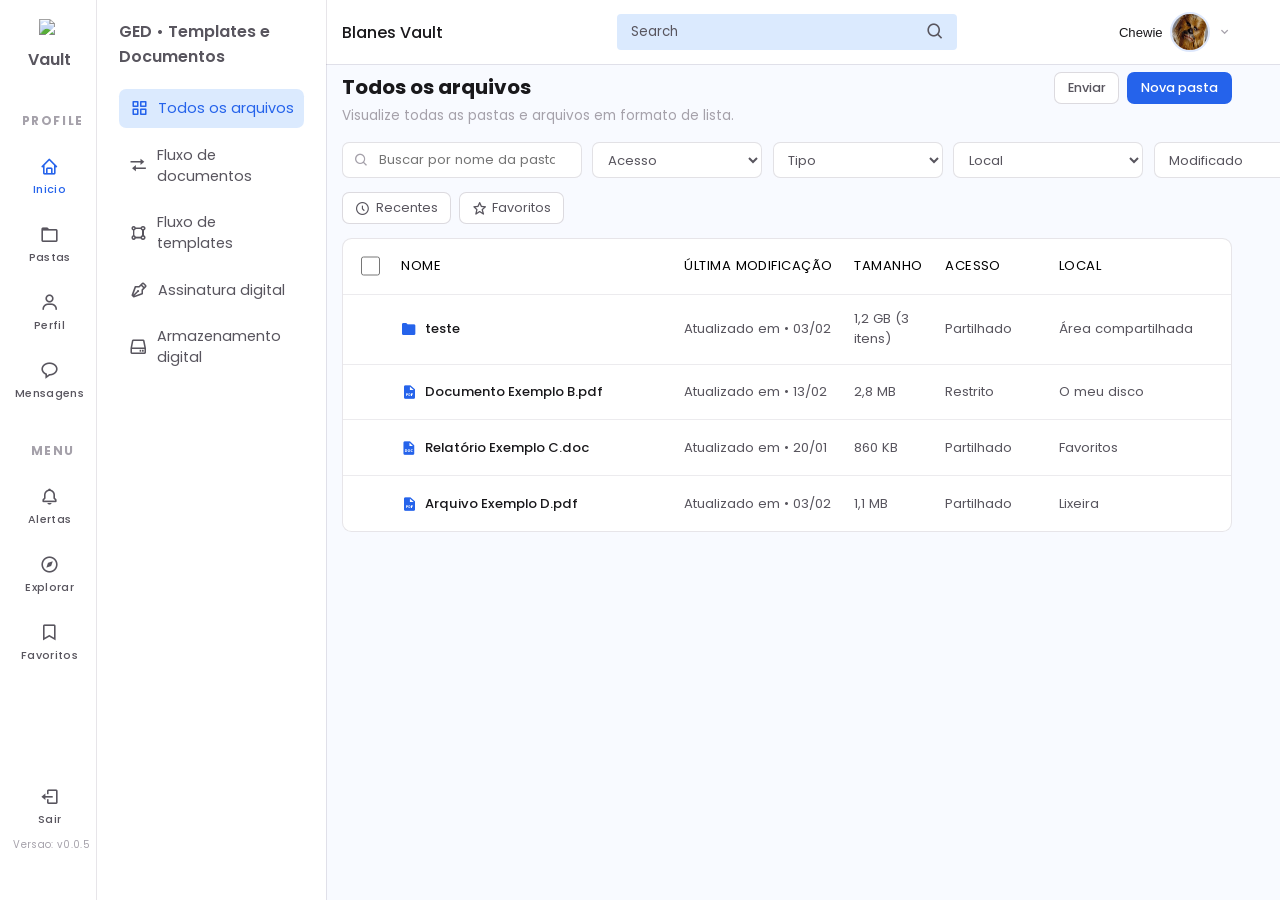
==== commit 67e65709: "adding fluxo de templates" ====
--- a/index.html
+++ b/index.html
@@ -11,15 +11,45 @@
         <!--========== CSS ==========-->
         <link rel="stylesheet" href="assets/css/styles.css">
         
-        <title>Responsive sidebar submenus</title>
+        <title>Blanes Vault</title>
     </head>
     <body>
         <!--========== HEADER ==========-->
         <header class="header">
             <div class="header__container">
-                <img src="assets/img/perfil.jpg" alt="" class="header__img">
-
-                <a href="#" class="header__logo">BaseDoc</a>
+                <div class="header__profile" id="header-profile">
+                    <button type="button" class="header__profile-trigger" id="header-profile-trigger" aria-expanded="false" aria-controls="header-user-menu" aria-label="Abrir menu do usuario">
+                        <span class="header__user-name">Chewie</span>
+                        <img src="assets/img/perfil.jpg" alt="Foto do usuario" class="header__img">
+                        <i class='bx bx-chevron-down header__profile-arrow'></i>
+                    </button>
+
+                    <div class="header__user-menu" id="header-user-menu" role="menu" aria-label="User navigation menu">
+                        <a href="#" class="header__user-item" role="menuitem">
+                            <i class='bx bx-user-circle'></i>
+                            <span>Meu perfil</span>
+                        </a>
+                        <a href="#" class="header__user-item" role="menuitem">
+                            <i class='bx bx-cog'></i>
+                            <span>Configuracoes da conta</span>
+                        </a>
+                        <a href="#" class="header__user-item" role="menuitem">
+                            <i class='bx bx-shield-quarter'></i>
+                            <span>Privacidade e seguranca</span>
+                        </a>
+                        <button type="button" class="header__user-item header__user-item--disabled" role="menuitem" aria-disabled="true">
+                            <i class='bx bx-moon'></i>
+                            <span>Dark mode</span>
+                            <span class="header__user-chip">Em breve</span>
+                        </button>
+                        <a href="#" class="header__user-item" role="menuitem">
+                            <i class='bx bx-log-out'></i>
+                            <span>Sair</span>
+                        </a>
+                    </div>
+                </div>
+
+                <a href="#" class="header__logo">Blanes Vault</a>
     
                 <div class="header__search">
                     <input type="search" placeholder="Search" class="header__input">
@@ -37,8 +67,8 @@
             <nav class="nav__container">
                 <div>
                     <a href="#" class="nav__link nav__logo">
-                        <img src="assets/img/IconTeste.jpeg" alt="Icone BaseDoc" class="nav__icon nav__icon--image" />
-                        <span class="nav__logo-name">BaseDoc</span>
+                        <img src="assets/img/cofre-de-banco.png" alt="Icone BaseDoc" class="nav__icon nav__icon--image" />
+                        <span class="nav__logo-name">Vault</span>
                     </a>
     
                     <div class="nav__list">
@@ -294,7 +324,7 @@
                     <div class="workflow__toolbar">
                         <div>
                             <h1 class="page__title">Fluxo de documentos por caixa</h1>
-                            <p class="page__subtitle">Cada pessoa visualiza sua caixa e move o documento para a próxima etapa.</p>
+                            <p class="page__subtitle">Página operacional de documentos. Os templates são gerenciados na página "Fluxo de templates".</p>
                         </div>
                     </div>
 
@@ -315,47 +345,39 @@
 
                     <div class="workflow__board" id="workflow-board"></div>
 
-                    <div class="workflow__saved">
-                        <div class="workflow__section-title">Fluxos salvos</div>
-                        <p class="workflow__section-subtitle">Salve uma configuração de fluxo por modelo para reutilizar depois.</p>
-                        <div id="workflow-saved-list" class="workflow__saved-list"></div>
-                    </div>
-
-                    <div class="workflow__editor">
-                        <div class="workflow__left-column">
-                            <div class="workflow__actions-panel">
-                                <div class="workflow__actions-copy">
-                                    <div class="workflow__section-title">Próximos passos</div>
-                                    <p class="workflow__section-subtitle">Adicione etapas extras se necessário, crie documentos e finalize salvando o fluxo quando concluir.</p>
-                                </div>
-                                <div class="workflow__actions">
-                                    <button type="button" class="btn btn--secondary" id="workflow-new-extra">Adicionar etapa extra</button>
-                                    <button type="button" class="btn btn--primary" id="workflow-new-document">Novo documento</button>
-                                    <button type="button" class="btn btn--save-highlight" id="workflow-save-flow">Finalizar e salvar fluxo</button>
-                                </div>
+                    <div class="workflow__actions-panel">
+                        <div class="workflow__actions-copy">
+                            <div class="workflow__section-title">Operação de documentos</div>
+                            <p class="workflow__section-subtitle">Crie documentos a partir do template ativo e mova entre caixas.</p>
+                        </div>
+                        <div class="workflow__actions">
+                            <button type="button" class="btn btn--primary" id="workflow-new-document">Novo documento</button>
+                        </div>
+                    </div>
+                </div>
+            </section>
+
+            <section class="page" data-view="fluxo-templates">
+                <div class="workflow">
+                    <div class="workflow__toolbar">
+                        <div>
+                            <h1 class="page__title">Fluxo de templates por modelo</h1>
+                            <p class="page__subtitle">Página para editar templates: selecionar ou criar template, escolher caixas (steps), gerenciar cláusulas e salvar.</p>
+                        </div>
+                    </div>
+
+                    <div class="workflow__template-hub" id="workflow-template-hub">
+                        <div class="workflow__template-hub-header">
+                            <div>
+                                <div class="workflow__section-title">Template do documento selecionado</div>
+                                <p class="workflow__section-subtitle">Selecione ou crie um template, ajuste os steps por caixa e gerencie as cláusulas do template.</p>
                             </div>
-
-                            <div class="workflow__active-builder">
-                                <div class="workflow__section-title">Cláusulas ativas</div>
-                                <p class="workflow__section-subtitle">Qualifique as partes e preencha os campos para montar o documento.</p>
-
-                                <div class="workflow__form" id="workflow-clause-form"></div>
-
-                                <div class="workflow__selected" id="workflow-selected-clauses"></div>
+                            <div class="workflow__template-hub-actions">
+                                <button type="button" class="btn btn--secondary" id="workflow-template-new-btn">Criar novo template</button>
                             </div>
-
-                            <div class="workflow__document-builder">
-                                <div class="workflow__section-title">Documento padronizado</div>
-                                <p class="workflow__section-subtitle">Pré-visualização em tempo real com base nas cláusulas preenchidas.</p>
-                                <div class="workflow__document-preview" id="workflow-document-preview"></div>
-                            </div>
-                        </div>
-
-                        <div class="workflow__library workflow__right-column">
-                            <div class="workflow__section-title">Cláusulas do modelo</div>
-                            <p class="workflow__section-subtitle">Escolha cláusulas prontas e preencha apenas os campos necessários.</p>
-                            <div id="workflow-clause-library" class="workflow__library-list"></div>
-                        </div>
+                        </div>
+
+                        <div class="workflow__template-content" id="workflow-template-content"></div>
                     </div>
                 </div>
             </section>
@@ -385,7 +407,12 @@
         <div class="modal-overlay is-hidden" id="workflow-new-document-modal">
             <div class="modal-container">
                 <h2 class="modal-title">Novo documento</h2>
+                <p class="modal-hint" id="workflow-document-template-info"></p>
                 <input type="text" class="modal-input" id="workflow-document-input" placeholder="Nome do documento" />
+                <label class="workflow__focus workflow__focus--static">
+                    <input type="checkbox" checked disabled>
+                    <span>Documento imutável após sair de rascunho</span>
+                </label>
                 <div class="modal-actions">
                     <button type="button" class="modal-btn modal-btn--cancel" id="workflow-document-cancel">Cancelar</button>
                     <button type="button" class="modal-btn modal-btn--create" id="workflow-document-create">Criar</button>
--- a/assets/css/styles.css
+++ b/assets/css/styles.css
@@ -89,10 +89,123 @@
   justify-content: space-between;
 }
 
+.header__profile {
+  position: relative;
+}
+
+.header__profile-trigger {
+  border: 0;
+  background: transparent;
+  padding: 0;
+  display: inline-flex;
+  align-items: center;
+  gap: .45rem;
+  cursor: pointer;
+  color: var(--title-color);
+}
+
+.header__user-name {
+  font-size: .82rem;
+  font-weight: var(--font-medium);
+  white-space: nowrap;
+}
+
 .header__img {
   width: 35px;
   height: 35px;
   border-radius: 50%;
+  border: 2px solid rgba(37, 99, 235, 0.15);
+}
+
+.header__profile-arrow {
+  font-size: .95rem;
+  color: var(--text-color-light);
+  transition: transform .2s ease;
+}
+
+.header__profile.is-open .header__profile-arrow {
+  transform: rotate(180deg);
+}
+
+.header__user-menu {
+  position: absolute;
+  top: calc(100% + .55rem);
+  left: 0;
+  min-width: 240px;
+  background: var(--container-color);
+  border: 1px solid rgba(22, 8, 43, 0.12);
+  border-radius: .6rem;
+  box-shadow: 0 14px 30px rgba(22, 8, 43, 0.12);
+  padding: .45rem;
+  display: grid;
+  gap: .2rem;
+  opacity: 0;
+  visibility: hidden;
+  transform: translateY(-6px);
+  transition: opacity .2s ease, transform .2s ease, visibility .2s ease;
+}
+
+.header__profile.is-open .header__user-menu {
+  opacity: 1;
+  visibility: visible;
+  transform: translateY(0);
+}
+
+.header__user-item {
+  border: 0;
+  background: transparent;
+  text-decoration: none;
+  width: 100%;
+  display: flex;
+  align-items: center;
+  gap: .55rem;
+  min-height: 34px;
+  padding: .45rem .55rem;
+  border-radius: .45rem;
+  color: var(--text-color);
+  font-size: .8rem;
+  font-family: var(--body-font);
+  text-align: left;
+  cursor: pointer;
+}
+
+.header__user-item i {
+  font-size: 1rem;
+  color: var(--text-color-light);
+}
+
+.header__user-item:hover {
+  background: var(--first-color-light);
+  color: var(--first-color);
+}
+
+.header__user-item:hover i {
+  color: var(--first-color);
+}
+
+.header__user-item--disabled {
+  cursor: default;
+}
+
+.header__user-item--disabled:hover {
+  background: rgba(22, 8, 43, 0.04);
+  color: var(--text-color);
+}
+
+.header__user-item--disabled:hover i {
+  color: var(--text-color-light);
+}
+
+.header__user-chip {
+  margin-left: auto;
+  font-size: .66rem;
+  font-weight: var(--font-semi-bold);
+  text-transform: uppercase;
+  letter-spacing: .03rem;
+  color: #1d4ed8;
+  background: rgba(59, 130, 246, 0.14);
+  padding: .2rem .35rem;
+  border-radius: .35rem;
 }
 
 .header__logo {
@@ -103,6 +216,8 @@
 
 .header__search {
   display: flex;
+  flex: 1;
+  margin: 0 .65rem;
   padding: .40rem .75rem;
   background-color: var(--first-color-light);
   border-radius: .25rem;
@@ -888,10 +1003,49 @@
   gap: 1rem;
 }
 
+.workflow__mode-toggle {
+  display: inline-flex;
+  gap: .35rem;
+  background: var(--container-color);
+  border: 1px solid rgba(22, 8, 43, 0.12);
+  border-radius: .55rem;
+  padding: .2rem;
+}
+
+.workflow__mode-btn {
+  border: 0;
+  background: transparent;
+  color: var(--text-color);
+  height: 30px;
+  border-radius: .4rem;
+  padding: 0 .7rem;
+  font-family: var(--body-font);
+  font-size: .76rem;
+  font-weight: var(--font-medium);
+  cursor: pointer;
+}
+
+.workflow__mode-btn.is-active {
+  background: var(--first-color);
+  color: #fff;
+}
+
 .workflow__actions {
   display: flex;
   gap: .5rem;
   margin-left: auto;
+  flex-wrap: nowrap;
+}
+
+.workflow__actions .btn,
+.workflow__actions .btn--save-highlight {
+  flex: 1 1 0;
+  height: auto;
+  min-height: 28px;
+  padding: .28rem .72rem;
+  line-height: 1.2;
+  white-space: normal;
+  text-align: center;
 }
 
 .workflow__actions-panel {
@@ -908,6 +1062,39 @@
 
 .workflow__actions-copy {
   min-width: 240px;
+}
+
+@media screen and (max-width: 1120px) {
+  .workflow__actions-panel {
+    flex-direction: column;
+    align-items: stretch;
+  }
+
+  .workflow__actions-copy {
+    min-width: 0;
+  }
+
+  .workflow__actions {
+    margin-left: 0;
+    width: 100%;
+    flex-wrap: nowrap;
+  }
+
+  .workflow__actions .btn,
+  .workflow__actions .btn--save-highlight {
+    flex: 1 1 0;
+  }
+}
+
+@media screen and (max-width: 920px) {
+  .workflow__actions {
+    flex-wrap: wrap;
+  }
+
+  .workflow__actions .btn,
+  .workflow__actions .btn--save-highlight {
+    flex: 1 1 100%;
+  }
 }
 
 .btn--save-highlight {
@@ -962,6 +1149,394 @@
 
 .workflow__focus input {
   accent-color: var(--first-color);
+}
+
+.workflow__focus--static {
+  margin: .65rem 0 .3rem;
+}
+
+.workflow__template-hub {
+  background: var(--container-color);
+  border: 1px solid rgba(22, 8, 43, 0.1);
+  border-radius: .6rem;
+  padding: .9rem;
+  display: grid;
+  gap: .7rem;
+}
+
+.workflow__template-hub-header {
+  display: flex;
+  justify-content: space-between;
+  align-items: flex-start;
+  gap: .75rem;
+}
+
+.workflow__template-hub-actions {
+  display: flex;
+  justify-content: flex-end;
+  align-items: center;
+  flex-shrink: 0;
+}
+
+.workflow__template-hub-actions .btn {
+  min-height: 34px;
+}
+
+.workflow__template-steps {
+  display: grid;
+  grid-template-columns: repeat(auto-fit, minmax(170px, 1fr));
+  gap: .4rem;
+}
+
+.workflow__template-step {
+  border: 1px solid rgba(22, 8, 43, 0.14);
+  background: var(--container-color);
+  color: var(--text-color);
+  min-height: 32px;
+  border-radius: .45rem;
+  padding: .4rem .5rem;
+  text-align: center;
+  font-family: var(--body-font);
+  font-size: .74rem;
+  cursor: pointer;
+  display: inline-flex;
+  justify-content: center;
+  align-items: center;
+}
+
+.workflow__template-step.is-active {
+  border-color: transparent;
+  background: var(--first-color-light);
+  color: var(--first-color);
+  font-weight: var(--font-semi-bold);
+}
+
+.workflow__template-content {
+  border: 1px solid rgba(22, 8, 43, 0.1);
+  border-radius: .5rem;
+  padding: .7rem;
+  background: #fff;
+}
+
+.workflow__template-controls {
+  display: grid;
+  gap: .6rem;
+  grid-template-columns: minmax(170px, 220px) minmax(170px, 220px) minmax(0, 1fr) auto;
+  align-items: center;
+}
+
+.workflow__template-control {
+  display: grid;
+  gap: .35rem;
+}
+
+.workflow__template-control--compact {
+  min-width: 0;
+}
+
+.workflow__template-control--save {
+  justify-self: end;
+}
+
+.workflow__template-control--save .btn--save-highlight {
+  width: auto;
+  min-height: 36px;
+  white-space: nowrap;
+}
+
+.workflow__template-label {
+  font-size: .75rem;
+  color: var(--text-color);
+  font-weight: var(--font-medium);
+}
+
+.workflow__template-select,
+.workflow__template-input {
+  width: 100%;
+  height: 36px;
+  border: 1px solid rgba(22, 8, 43, 0.12);
+  border-radius: .45rem;
+  padding: 0 .65rem;
+  font-family: var(--body-font);
+  font-size: .82rem;
+  color: var(--text-color);
+  background: var(--container-color);
+}
+
+.workflow__template-input--error {
+  border-color: #dc2626;
+  box-shadow: 0 0 0 2px rgba(220, 38, 38, 0.12);
+}
+
+.workflow__template-validation {
+  margin: .2rem 0 0;
+  font-size: .67rem;
+  color: #dc2626;
+  min-height: .85rem;
+}
+
+.workflow__template-validation--hidden {
+  visibility: hidden;
+}
+
+.workflow__template-select:disabled {
+  opacity: .62;
+  cursor: not-allowed;
+}
+
+.workflow__template-layout {
+  margin-top: .75rem;
+  display: grid;
+  gap: .75rem;
+  grid-template-columns: minmax(0, .95fr) minmax(0, .85fr) minmax(260px, 300px);
+  align-items: start;
+}
+
+.workflow__template-stage-column,
+.workflow__template-selected-column {
+  background: var(--container-color);
+  border: 1px solid rgba(22, 8, 43, 0.1);
+  border-radius: .5rem;
+  padding: .65rem;
+}
+
+.workflow__template-stage-list {
+  margin-top: .5rem;
+  display: grid;
+  gap: .35rem;
+  overflow: auto;
+}
+
+.workflow__template-stage-item {
+  display: flex;
+  align-items: center;
+  gap: .45rem;
+  font-size: .76rem;
+  color: var(--text-color);
+  border: 1px solid rgba(22, 8, 43, 0.1);
+  border-radius: .4rem;
+  padding: .35rem .45rem;
+}
+
+.workflow__template-stage-item input {
+  accent-color: var(--first-color);
+}
+
+.workflow__template-stage-tags {
+  margin-top: .5rem;
+  display: flex;
+  gap: .35rem;
+  flex-wrap: wrap;
+}
+
+.workflow__template-stage-tag {
+  border: 1px solid rgba(37, 99, 235, 0.35);
+  background: var(--first-color-light);
+  color: var(--first-color);
+  border-radius: 999px;
+  padding: .2rem .55rem;
+  font-size: .71rem;
+  font-weight: var(--font-medium);
+}
+
+.workflow__template-grid {
+  display: grid;
+  gap: .75rem;
+  grid-template-columns: minmax(0, 1fr) minmax(0, 1fr);
+}
+
+.workflow__template-card {
+  border: 1px solid rgba(22, 8, 43, 0.12);
+  border-radius: .5rem;
+  padding: .7rem;
+  background: var(--container-color);
+}
+
+.workflow__template-kpis {
+  display: grid;
+  grid-template-columns: repeat(3, minmax(0, 1fr));
+  gap: .45rem;
+}
+
+.workflow__kpi {
+  border: 1px solid rgba(22, 8, 43, 0.1);
+  border-radius: .45rem;
+  padding: .5rem;
+  text-align: center;
+  background: #fff;
+}
+
+.workflow__kpi-label {
+  margin: 0;
+  font-size: .68rem;
+  color: var(--text-color-light);
+}
+
+.workflow__kpi-value {
+  margin: .15rem 0 0;
+  color: var(--title-color);
+  font-size: .86rem;
+  font-weight: var(--font-semi-bold);
+}
+
+.workflow__template-search {
+  width: 100%;
+  height: 34px;
+  border: 1px solid rgba(22, 8, 43, 0.12);
+  border-radius: .45rem;
+  padding: 0 .65rem;
+  font-family: var(--body-font);
+  font-size: .78rem;
+}
+
+.workflow__template-fields {
+  margin-top: .55rem;
+  max-height: 250px;
+  overflow: auto;
+  border: 1px solid rgba(22, 8, 43, 0.1);
+  border-radius: .45rem;
+  padding: .4rem;
+  display: grid;
+  gap: .3rem;
+}
+
+.workflow__template-field-item {
+  display: flex;
+  align-items: center;
+  gap: .45rem;
+  font-size: .75rem;
+  color: var(--text-color);
+  border-radius: .35rem;
+  padding: .35rem .4rem;
+}
+
+.workflow__template-field-item:hover {
+  background: var(--first-color-light);
+}
+
+.workflow__template-field-item input {
+  accent-color: var(--first-color);
+}
+
+.workflow__template-note {
+  margin: .35rem 0 0;
+  font-size: .73rem;
+  color: var(--text-color-light);
+}
+
+.app-alert-layer {
+  position: fixed;
+  inset: 0;
+  z-index: 1200;
+  display: grid;
+  justify-items: center;
+  align-content: start;
+  padding: calc(var(--header-height) + .8rem) 1rem 1rem;
+  pointer-events: none;
+}
+
+.app-alert {
+  width: min(560px, 100%);
+  background: var(--container-color);
+  border: 1px solid rgba(22, 8, 43, 0.14);
+  border-left-width: 6px;
+  border-radius: .75rem;
+  box-shadow: 0 18px 45px rgba(15, 23, 42, 0.2);
+  padding: .9rem .95rem .85rem;
+  pointer-events: auto;
+  opacity: 0;
+  transform: translateY(10px) scale(.98);
+  transition: opacity .2s ease, transform .2s ease;
+}
+
+.app-alert.is-visible {
+  opacity: 1;
+  transform: translateY(0) scale(1);
+}
+
+.app-alert__header {
+  display: flex;
+  align-items: center;
+  justify-content: space-between;
+  gap: .65rem;
+}
+
+.app-alert__title-wrap {
+  display: inline-flex;
+  align-items: center;
+  gap: .45rem;
+  min-width: 0;
+}
+
+.app-alert__icon {
+  font-size: 1.1rem;
+}
+
+.app-alert__title {
+  margin: 0;
+  color: var(--title-color);
+  font-size: .95rem;
+  font-weight: var(--font-semi-bold);
+}
+
+.app-alert__message {
+  margin: .45rem 0 0;
+  font-size: .82rem;
+  line-height: 1.45;
+  color: var(--text-color);
+}
+
+.app-alert__close {
+  width: 28px;
+  height: 28px;
+  border-radius: 50%;
+  border: 1px solid rgba(22, 8, 43, 0.12);
+  background: #fff;
+  color: var(--text-color);
+  font-size: 1.05rem;
+  line-height: 1;
+  cursor: pointer;
+}
+
+.app-alert__close:hover {
+  background: rgba(22, 8, 43, 0.06);
+}
+
+.app-alert--success {
+  border-left-color: #16a34a;
+}
+
+.app-alert--success .app-alert__icon {
+  color: #16a34a;
+}
+
+.app-alert--danger {
+  border-left-color: #dc2626;
+}
+
+.app-alert--danger .app-alert__icon {
+  color: #dc2626;
+}
+
+.app-alert--warning {
+  border-left-color: #d97706;
+}
+
+.app-alert--warning .app-alert__icon {
+  color: #d97706;
+}
+
+.app-alert--info {
+  border-left-color: var(--first-color);
+}
+
+.app-alert--info .app-alert__icon {
+  color: var(--first-color);
+}
+
+.workflow.is-template-mode .workflow__saved,
+.workflow.is-template-mode .workflow__board {
+  display: none;
 }
 
 .workflow__board {
@@ -1142,7 +1717,7 @@
 .workflow__right-column {
   height: fit-content;
   width: 100%;
-  max-width: 340px;
+  max-width: 300px;
 }
 
 .workflow__section-title {
@@ -1161,6 +1736,10 @@
 .workflow__selected {
   display: grid;
   gap: .5rem;
+}
+
+.workflow__selected {
+  overflow: visible;
 }
 
 .workflow__clause-item {
@@ -1407,6 +1986,15 @@
     align-items: stretch;
   }
 
+  .workflow__mode-toggle {
+    width: 100%;
+    justify-content: stretch;
+  }
+
+  .workflow__mode-btn {
+    flex: 1 1 0;
+  }
+
   .workflow__actions-panel {
     flex-direction: column;
     align-items: stretch;
@@ -1415,10 +2003,48 @@
   .workflow__actions {
     justify-content: flex-end;
     margin-left: 0;
+    width: 100%;
+  }
+
+  .workflow__actions .btn,
+  .workflow__actions .btn--save-highlight {
+    flex: 1 1 100%;
   }
 
   .workflow__filters {
     grid-template-columns: 1fr;
+  }
+
+  .workflow__template-steps {
+    grid-template-columns: 1fr;
+  }
+
+  .workflow__template-grid,
+  .workflow__template-kpis {
+    grid-template-columns: 1fr;
+  }
+
+  .workflow__template-controls,
+  .workflow__template-layout {
+    grid-template-columns: 1fr;
+  }
+
+  .workflow__template-hub-header {
+    flex-direction: column;
+    align-items: stretch;
+  }
+
+  .workflow__template-hub-actions {
+    justify-content: flex-start;
+  }
+
+  .workflow__template-hub-actions .btn,
+  .workflow__template-control--save .btn--save-highlight {
+    width: 100%;
+  }
+
+  .workflow__template-control--save {
+    justify-self: stretch;
   }
 
   .workflow__editor {
@@ -1447,6 +2073,10 @@
   .header__search {
     width: 70%;
   }
+
+  .header__user-name {
+    display: none;
+  }
 }
 
 @media screen and (min-width: 768px) {
@@ -1458,21 +2088,34 @@
   }
   .header__container {
     height: calc(var(--header-height) + .5rem);
+    position: relative;
   }
   .header__search {
-    width: 300px;
+    width: min(340px, 42vw);
+    flex: 0 0 auto;
+    margin: 0;
     padding: .55rem .75rem;
+    position: absolute;
+    left: 50%;
+    transform: translateX(-50%);
   }
   .header__toggle {
     display: none;
   }
   .header__logo {
     display: block;
+  }
+  .header__profile {
+    order: 1;
+    margin-left: auto;
   }
   .header__img {
     width: 40px;
     height: 40px;
-    order: 1;
+  }
+  .header__user-menu {
+    left: auto;
+    right: 0;
   }
   .nav {
     left: 0;
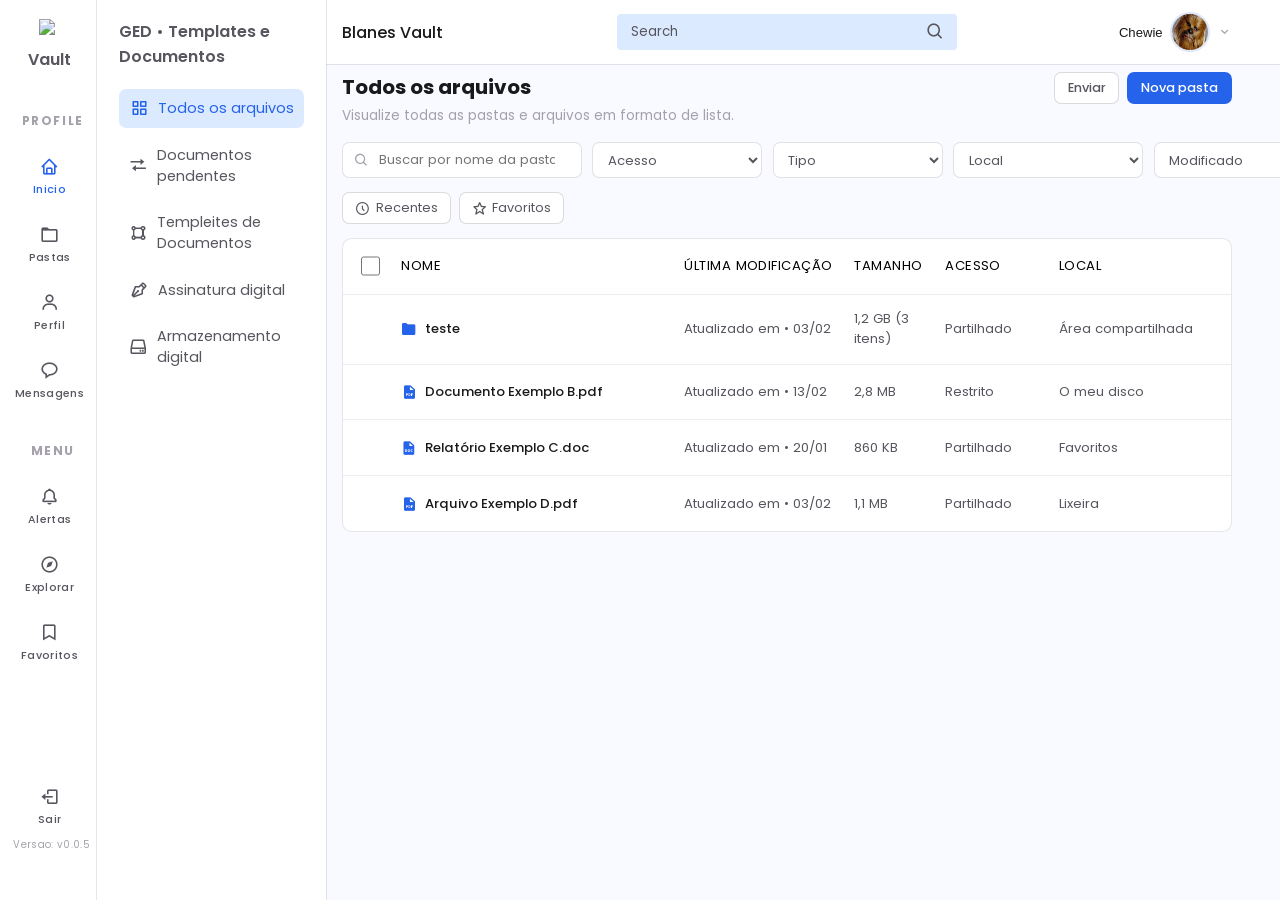
==== commit ca292414: "adding new pages and fixing fluxo logico and adding responsivity" ====
--- a/index.html
+++ b/index.html
@@ -323,35 +323,22 @@
                 <div class="workflow">
                     <div class="workflow__toolbar">
                         <div>
-                            <h1 class="page__title">Fluxo de documentos por caixa</h1>
-                            <p class="page__subtitle">Página operacional de documentos. Os templates são gerenciados na página "Fluxo de templates".</p>
-                        </div>
-                    </div>
-
-                    <div class="workflow__filters">
-                        <div class="workflow__field">
-                            <label for="workflow-model" class="workflow__label">Modelo do documento</label>
-                            <select id="workflow-model" class="workflow__select"></select>
-                        </div>
-                        <div class="workflow__field">
-                            <label for="workflow-my-step" class="workflow__label">Minha caixa</label>
-                            <select id="workflow-my-step" class="workflow__select"></select>
-                        </div>
-                        <label class="workflow__focus">
-                            <input type="checkbox" id="workflow-focus-mode" checked>
-                            <span>Mostrar somente minha caixa</span>
-                        </label>
-                    </div>
-
-                    <div class="workflow__board" id="workflow-board"></div>
-
-                    <div class="workflow__actions-panel">
-                        <div class="workflow__actions-copy">
-                            <div class="workflow__section-title">Operação de documentos</div>
-                            <p class="workflow__section-subtitle">Crie documentos a partir do template ativo e mova entre caixas.</p>
-                        </div>
-                        <div class="workflow__actions">
-                            <button type="button" class="btn btn--primary" id="workflow-new-document">Novo documento</button>
+                            <h1 class="page__title">Documentos pendentes</h1>
+                            <p class="page__subtitle">Preencha os dados do documento passando por todas as etapas do modelo selecionado.</p>
+                        </div>
+                    </div>
+
+                    <div class="workflow__filters workflow__filters--access">
+                        <label for="workflow-user-access" class="workflow__label">Perfil de acesso</label>
+                        <select id="workflow-user-access" class="workflow__select"></select>
+                    </div>
+
+                    <div class="workflow__template-hub workflow__document-hub">
+                        <div class="workflow__template-hub-header" id="workflow-wizard-container">
+                            <div>
+                                <div class="workflow__section-title">Preenchimento de documentos por etapas</div>
+                                <p class="workflow__section-subtitle">Confira os documentos pendentes, veja quem precisa preencher cada dado e avance no wizard conforme as caixas liberadas para o seu acesso.</p>
+                            </div>
                         </div>
                     </div>
                 </div>
@@ -361,7 +348,7 @@
                 <div class="workflow">
                     <div class="workflow__toolbar">
                         <div>
-                            <h1 class="page__title">Fluxo de templates por modelo</h1>
+                            <h1 class="page__title">Templeites de Documentos</h1>
                             <p class="page__subtitle">Página para editar templates: selecionar ou criar template, escolher caixas (steps), gerenciar cláusulas e salvar.</p>
                         </div>
                     </div>
@@ -454,5 +441,6 @@
 
         <!--========== MAIN JS ==========-->
         <script src="assets/js/script.js"></script>
+        <script src="assets/js/workflow-documents-page.js"></script>
     </body>
 </html>
--- a/assets/css/styles.css
+++ b/assets/css/styles.css
@@ -1162,6 +1162,10 @@
   padding: .9rem;
   display: grid;
   gap: .7rem;
+  max-width: 100%;
+  width: 100%;
+  box-sizing: border-box;
+  overflow: visible;
 }
 
 .workflow__template-hub-header {
@@ -1878,6 +1882,335 @@
   padding-bottom: 3rem;
 }
 
+/* ========== WORKFLOW WIZARD ========== */
+#workflow-wizard-container {
+  margin: 0;
+  padding: .2rem;
+}
+
+.workflow__document-hub {
+  margin-top: .85rem;
+}
+
+.workflow__document-hub .workflow__template-hub-header {
+  display: grid;
+  grid-template-columns: 1fr;
+  gap: .85rem;
+}
+
+.workflow__document-content {
+  display: grid;
+  grid-template-columns: 1fr;
+  gap: .85rem;
+}
+
+.workflow__pending-block,
+.workflow__wizard-shell,
+.workflow__wizard-card,
+.workflow__wizard-empty-state {
+  width: 100%;
+  border: 1px solid rgba(22, 8, 43, 0.1);
+  border-radius: .5rem;
+  background: #fff;
+  padding: .75rem;
+}
+
+.workflow__pending-table-wrap {
+  margin-top: .6rem;
+  width: 100%;
+  overflow-x: auto;
+}
+
+.workflow__pending-table {
+  width: 100%;
+  border-collapse: collapse;
+  min-width: 760px;
+}
+
+.workflow__pending-table th,
+.workflow__pending-table td {
+  text-align: left;
+  vertical-align: top;
+  border-bottom: 1px solid rgba(22, 8, 43, 0.08);
+  padding: .55rem .45rem;
+  font-size: .77rem;
+  color: var(--text-color);
+}
+
+.workflow__pending-table th {
+  color: var(--title-color);
+  font-weight: var(--font-semi-bold);
+  font-size: .75rem;
+}
+
+.workflow__pending-line {
+  margin: 0 0 .22rem;
+  line-height: 1.35;
+}
+
+.workflow__pending-line span {
+  color: var(--text-color-light);
+}
+
+.workflow__pending-action {
+  min-height: 30px;
+  white-space: nowrap;
+  background: #2563eb;
+  border-color: #2563eb;
+  color: #fff;
+}
+
+.workflow__pending-action:hover {
+  background: #1d4ed8;
+  border-color: #1d4ed8;
+}
+
+.workflow__pending-action.is-active {
+  background: #1e40af;
+  border-color: #1e40af;
+}
+
+.workflow__wizard-shell {
+  display: grid;
+  gap: .7rem;
+}
+
+.workflow__wizard-steps {
+  display: grid;
+  grid-template-columns: repeat(auto-fit, minmax(120px, 1fr));
+  gap: .45rem;
+}
+
+.workflow__wizard-step {
+  appearance: none;
+  border: 1px solid rgba(22, 8, 43, 0.12);
+  border-radius: .45rem;
+  min-height: 48px;
+  padding: .45rem;
+  display: grid;
+  justify-items: center;
+  align-content: center;
+  gap: .3rem;
+  background: var(--container-color);
+  font-family: var(--body-font);
+  cursor: pointer;
+}
+
+.workflow__wizard-step:disabled {
+  cursor: not-allowed;
+  opacity: .7;
+}
+
+.workflow__wizard-step-circle {
+  width: 22px;
+  height: 22px;
+  border-radius: 999px;
+  border: 1px solid rgba(22, 8, 43, 0.25);
+  color: var(--text-color);
+  font-size: .72rem;
+  font-weight: var(--font-semi-bold);
+  display: inline-flex;
+  align-items: center;
+  justify-content: center;
+}
+
+.workflow__wizard-step-label {
+  font-size: .72rem;
+  color: var(--text-color);
+  text-align: center;
+  line-height: 1.3;
+}
+
+.workflow__wizard-step.is-active {
+  border-color: rgba(37, 99, 235, 0.45);
+  box-shadow: 0 0 0 2px rgba(37, 99, 235, 0.12);
+}
+
+.workflow__wizard-step.is-active .workflow__wizard-step-circle {
+  border-color: transparent;
+  background: var(--first-color-light);
+  color: var(--first-color);
+}
+
+.workflow__wizard-step.is-done .workflow__wizard-step-circle {
+  border-color: transparent;
+  background: #dcfce7;
+  color: #166534;
+}
+
+.workflow__wizard-step.is-valid {
+  border-color: rgba(22, 163, 74, 0.4);
+  background: #ecfdf3;
+}
+
+.workflow__wizard-step.is-valid .workflow__wizard-step-circle {
+  border-color: transparent;
+  background: #16a34a;
+  color: #fff;
+}
+
+.workflow__wizard-step.is-skipped {
+  border-color: rgba(217, 119, 6, 0.4);
+  background: #fff7ed;
+}
+
+.workflow__wizard-step.is-skipped .workflow__wizard-step-circle {
+  border-color: transparent;
+  background: #d97706;
+  color: #fff;
+}
+
+.workflow__wizard-step.is-error {
+  border-color: rgba(220, 38, 38, 0.45);
+  background: #fef2f2;
+}
+
+.workflow__wizard-step.is-error .workflow__wizard-step-circle {
+  border-color: transparent;
+  background: #dc2626;
+  color: #fff;
+}
+
+.workflow__filters--access {
+  grid-template-columns: minmax(220px, 320px);
+  gap: .35rem;
+}
+
+.workflow__wizard-step-meta {
+  margin: 0 0 .25rem;
+  font-size: .75rem;
+  color: var(--text-color-light);
+}
+
+.workflow__wizard-form-field {
+  display: grid;
+  gap: .35rem;
+  margin-top: .6rem;
+}
+
+.workflow__wizard-textarea {
+  width: 100%;
+  border: 1px solid rgba(22, 8, 43, 0.12);
+  border-radius: .45rem;
+  padding: .55rem .65rem;
+  font-size: .8rem;
+  font-family: var(--body-font);
+  color: var(--text-color);
+  background: var(--container-color);
+  min-height: 110px;
+  resize: vertical;
+}
+
+.workflow__wizard-input {
+  width: 100%;
+  border: 1px solid rgba(22, 8, 43, 0.12);
+  border-radius: .45rem;
+  padding: .55rem .65rem;
+  font-size: .8rem;
+  font-family: var(--body-font);
+  color: var(--text-color);
+  background: var(--container-color);
+  min-height: 36px;
+}
+
+.workflow__wizard-input--date {
+  cursor: pointer;
+}
+
+.workflow__datepicker-wrap {
+  position: relative;
+}
+
+.workflow__datepicker-popover {
+  position: absolute;
+  z-index: 30;
+  top: calc(100% + .35rem);
+  left: 0;
+  min-width: 260px;
+  background: #fff;
+  border: 1px solid rgba(22, 8, 43, 0.12);
+  border-radius: .5rem;
+  box-shadow: 0 10px 22px rgba(15, 23, 42, 0.12);
+  padding: .5rem;
+}
+
+.workflow__datepicker-popover.is-hidden {
+  display: none;
+}
+
+.workflow__datepicker-header {
+  display: flex;
+  align-items: center;
+  justify-content: space-between;
+  margin-bottom: .4rem;
+}
+
+.workflow__datepicker-month {
+  font-size: .78rem;
+  font-weight: var(--font-semi-bold);
+  color: var(--title-color);
+  text-transform: capitalize;
+}
+
+.workflow__datepicker-nav {
+  border: 1px solid rgba(22, 8, 43, 0.15);
+  background: #fff;
+  border-radius: .35rem;
+  width: 26px;
+  height: 24px;
+  cursor: pointer;
+  color: var(--text-color);
+}
+
+.workflow__datepicker-grid {
+  display: grid;
+  grid-template-columns: repeat(7, 1fr);
+  gap: .2rem;
+}
+
+.workflow__datepicker-weekday {
+  text-align: center;
+  font-size: .68rem;
+  color: var(--text-color-light);
+  font-weight: var(--font-semi-bold);
+  padding: .15rem 0;
+}
+
+.workflow__datepicker-day {
+  border: 1px solid transparent;
+  background: #fff;
+  border-radius: .3rem;
+  min-height: 24px;
+  font-size: .72rem;
+  color: var(--text-color);
+  cursor: pointer;
+}
+
+.workflow__datepicker-day:hover {
+  border-color: rgba(37, 99, 235, 0.25);
+  background: #eff6ff;
+}
+
+.workflow__datepicker-day.is-selected {
+  border-color: transparent;
+  background: #2563eb;
+  color: #fff;
+}
+
+.workflow__datepicker-day.is-empty {
+  background: transparent;
+  border-color: transparent;
+  cursor: default;
+}
+
+.workflow__wizard-actions {
+  margin-top: .75rem;
+  display: flex;
+  justify-content: flex-end;
+  flex-wrap: wrap;
+  gap: .45rem;
+}
+
 .workflow__form-row {
   display: grid;
   gap: .35rem;
@@ -1914,6 +2247,10 @@
 }
 
 @media screen and (max-width: 767px) {
+  body {
+    padding: .6rem .5rem 0;
+  }
+
   .nav {
     display: grid;
     grid-template-columns: 132px minmax(0, 1fr);
@@ -2054,6 +2391,18 @@
   .workflow__right-column {
     order: 2;
   }
+
+  .workflow__wizard-steps {
+    grid-template-columns: repeat(auto-fit, minmax(96px, 1fr));
+  }
+
+  .workflow__wizard-actions {
+    justify-content: stretch;
+  }
+
+  .workflow__wizard-actions .btn {
+    flex: 1 1 100%;
+  }
 }
 
 
@@ -2069,9 +2418,61 @@
 
 /* ========== MEDIA QUERIES ==========*/
 /* For small devices reduce search*/
+@media screen and (max-width: 767px) {
+  .header__container {
+    position: static;
+    gap: .3rem;
+    justify-content: flex-start;
+  }
+
+  .header__profile {
+    flex: 0 0 auto;
+  }
+
+  .header__search {
+    flex: 1 1 auto;
+    max-width: none;
+    margin: 0 .2rem;
+    padding: .3rem .45rem;
+  }
+
+  .header__toggle {
+    margin-left: 0;
+    flex: 0 0 auto;
+  }
+
+  .header__input {
+    font-size: .65rem;
+  }
+
+  .header__icon {
+    font-size: .9rem;
+  }
+
+  .header__logo {
+    font-size: .9rem;
+  }
+}
+
 @media screen and (max-width: 320px) {
   .header__search {
-    width: 70%;
+    flex: 0 1 34%;
+    max-width: 110px;
+    margin: 0 .15rem;
+    padding: .2rem .35rem;
+  }
+
+  .header__input {
+    display: block;
+    font-size: .62rem;
+  }
+
+  .header__icon {
+    font-size: .8rem;
+  }
+
+  .header__logo {
+    display: none;
   }
 
   .header__user-name {
@@ -2311,3 +2712,508 @@
   font-size: .8rem;
   color: var(--text-color-light);
 }
+
+/* ========== RESPONSIVIDADE WORKFLOW ========== */
+
+@media screen and (max-width: 1024px) {
+  .workflow__document-hub .workflow__template-hub-header {
+    gap: .6rem;
+  }
+
+  .workflow__wizard-steps {
+    grid-template-columns: repeat(auto-fit, minmax(100px, 1fr));
+  }
+
+  .workflow__pending-table {
+    min-width: auto;
+    font-size: .73rem;
+  }
+
+  .workflow__pending-table th,
+  .workflow__pending-table td {
+    padding: .4rem .3rem;
+  }
+
+  .workflow__section-title {
+    font-size: .9rem;
+  }
+
+  .workflow__section-subtitle {
+    font-size: .73rem;
+  }
+}
+
+@media screen and (max-width: 767px) {
+  .workflow__filters--access {
+    grid-template-columns: 1fr;
+    gap: .5rem;
+  }
+
+  .workflow__template-hub {
+    padding: .4rem;
+    gap: .4rem;
+    width: 100%;
+    max-width: 100%;
+    box-sizing: border-box;
+  }
+
+  .workflow__document-hub .workflow__template-hub-header {
+    display: block;
+  }
+
+  .workflow__document-content {
+    display: block;
+  }
+
+  .workflow__pending-block,
+  .workflow__wizard-shell {
+    width: 100%;
+    padding: .45rem;
+    max-width: 100%;
+    box-sizing: border-box;
+  }
+
+  .workflow__filters {
+    grid-template-columns: 1fr;
+    gap: .5rem;
+  }
+
+  .workflow__field {
+    min-width: 0;
+  }
+
+  .workflow__select {
+    max-width: 100%;
+    height: 34px;
+    font-size: .76rem;
+    padding: 0 .5rem;
+  }
+
+  .workflow__pending-line {
+    word-break: break-word;
+    overflow-wrap: break-word;
+  }
+
+  .workflow__pending-table-wrap {
+    margin-top: .3rem;
+    overflow-x: auto;
+    -webkit-overflow-scrolling: touch;
+  }
+
+  .workflow__pending-table {
+    min-width: 100%;
+    font-size: .7rem;
+  }
+
+  .workflow__pending-table th,
+  .workflow__pending-table td {
+    padding: .35rem .25rem;
+  }
+
+  .workflow__pending-line {
+    margin: 0 0 .15rem;
+    font-size: .7rem;
+  }
+
+  .workflow__pending-action {
+    min-height: 28px;
+    font-size: .68rem;
+    padding: .4rem .6rem;
+    white-space: normal;
+  }
+
+  .workflow__wizard-steps {
+    grid-template-columns: repeat(auto-fit, minmax(85px, 1fr));
+    gap: .35rem;
+  }
+
+  .workflow__wizard-step {
+    border-radius: .4rem;
+    padding: .4rem .3rem;
+    font-size: .65rem;
+    min-height: auto;
+  }
+
+  .workflow__wizard-step-circle {
+    width: 22px;
+    height: 22px;
+    font-size: .65rem;
+    line-height: 22px;
+  }
+
+  .workflow__wizard-step-label {
+    font-size: .65rem;
+    white-space: normal;
+    line-height: 1.2;
+  }
+
+  .workflow__wizard-card {
+    padding: .55rem;
+  }
+
+  .workflow__section-title {
+    font-size: .85rem;
+  }
+
+  .workflow__section-subtitle {
+    font-size: .7rem;
+    margin: .15rem 0 .55rem;
+  }
+
+  .workflow__wizard-form-field {
+    margin-bottom: .5rem;
+  }
+
+  .workflow__template-label {
+    font-size: .72rem;
+  }
+
+  .workflow__wizard-input {
+    min-height: 32px;
+    font-size: .75rem;
+  }
+
+  .workflow__wizard-actions {
+    gap: .4rem;
+  }
+
+  .workflow__wizard-actions .btn {
+    padding: .5rem .75rem;
+    font-size: .72rem;
+    min-height: 32px;
+  }
+
+  .workflow__datepicker-popover {
+    min-width: 240px;
+  }
+
+  .workflow__datepicker-grid {
+    grid-template-columns: repeat(7, 1fr);
+    gap: .25rem;
+  }
+
+  .workflow__datepicker-day {
+    min-height: 20px;
+    font-size: .65rem;
+  }
+
+  .page[data-view="fluxo-trabalho"] {
+    padding-bottom: 2rem;
+  }
+
+  /* Tabela otimizada para mobile */
+  .workflow__pending-table {
+    min-width: auto;
+    font-size: .68rem;
+  }
+
+  .workflow__pending-table th,
+  .workflow__pending-table td {
+    padding: .3rem .2rem;
+  }
+
+  .workflow__pending-table-wrap {
+    margin-top: .3rem;
+    overflow-x: auto;
+    -webkit-overflow-scrolling: touch;
+  }
+}
+
+@media screen and (max-width: 480px) {
+  .header__container {
+    position: static;
+    gap: .25rem;
+    justify-content: flex-start;
+  }
+
+  .header__profile-trigger {
+    gap: .3rem;
+  }
+
+  .header__search {
+    flex: 1 1 auto;
+    max-width: none;
+    margin: 0 .15rem;
+    padding: .28rem .42rem;
+  }
+
+  .workflow__template-hub {
+    padding: .6rem;
+    width: 100%;
+    max-width: 100%;
+    box-sizing: border-box;
+  }
+
+  .workflow__pending-line {
+    margin: 0 0 .1rem;
+    font-size: .65rem;
+    word-break: break-word;
+    overflow-wrap: break-word;
+    line-height: 1.3;
+  }
+
+  .workflow__pending-line strong {
+    word-break: break-word;
+    display: inline;
+  }
+
+  /* Reduzir colunas em mobile */
+  .workflow__pending-table th {
+    font-size: .65rem;
+    padding: .25rem .15rem;
+  }
+
+  .workflow__pending-table td {
+    font-size: .65rem;
+    padding: .25rem .15rem;
+  }
+
+  .workflow__pending-table {
+    min-width: 100%;
+    width: 100%;
+  }
+
+  .workflow__pending-action {
+    min-height: 26px;
+    font-size: .65rem;
+    padding: .35rem .5rem;
+    white-space: normal;
+  }
+
+  .workflow__pending-table-wrap {
+    margin-top: .3rem;
+    -webkit-overflow-scrolling: touch;
+  }
+
+  .workflow__wizard-shell {
+    padding: .55rem;
+  }
+
+  .workflow__wizard-card {
+    padding: .4rem;
+  }
+
+  .workflow__pending-table-wrap {
+    margin-top: .3rem;
+    overflow-x: auto;
+    -webkit-overflow-scrolling: touch;
+  }
+
+  .workflow__pending-table {
+    min-width: 100%;
+    width: 100%;
+    font-size: .63rem;
+  }
+
+  .workflow__pending-table th {
+    display: none;
+  }
+
+  .workflow__pending-table tbody tr {
+    display: grid;
+    grid-template-columns: 1fr auto;
+    grid-template-rows: auto auto auto auto;
+    gap: .1rem;
+    background: var(--container-color);
+    border: 1px solid rgba(22, 8, 43, 0.1);
+    border-radius: .3rem;
+    padding: .35rem;
+    margin-bottom: .3rem;
+  }
+
+  .workflow__pending-table td:first-child {
+    grid-column: 1;
+    grid-row: 1;
+  }
+
+  .workflow__pending-table td:last-child {
+    grid-column: 1 / -1;
+    grid-row: 4;
+    display: flex;
+    align-items: center;
+    justify-content: flex-end;
+    margin-top: .2rem;
+  }
+
+  .workflow__pending-table td:nth-child(2),
+  .workflow__pending-table td:nth-child(3),
+  .workflow__pending-table td:nth-child(4),
+  .workflow__pending-table td:nth-child(5) {
+    grid-column: 1 / -1;
+  }
+
+  .workflow__pending-table td {
+    font-size: .65rem;
+    padding: .2rem .15rem;
+  }
+
+  .workflow__pending-line {
+    margin: 0 0 .08rem;
+    font-size: .62rem;
+    line-height: 1.3;
+    max-width: none;
+    overflow: visible;
+    text-overflow: clip;
+    white-space: normal;
+    word-break: break-word;
+  }
+
+  .workflow__pending-action {
+    min-height: 26px;
+    font-size: .62rem;
+    padding: .3rem .4rem;
+    white-space: nowrap;
+  }
+
+  .workflow__wizard-steps {
+    grid-template-columns: repeat(auto-fit, minmax(70px, 1fr));
+    gap: .3rem;
+  }
+
+  .workflow__wizard-step {
+    padding: .35rem .25rem;
+    font-size: .6rem;
+    overflow: hidden;
+    display: flex;
+    flex-direction: column;
+    align-items: center;
+    min-height: auto;
+  }
+
+  .workflow__wizard-step-circle {
+    width: 20px;
+    height: 20px;
+    font-size: .6rem;
+    line-height: 20px;
+    flex-shrink: 0;
+  }
+
+  .workflow__wizard-step-label {
+    font-size: .6rem;
+    white-space: nowrap;
+    text-overflow: ellipsis;
+    overflow: hidden;
+    width: 100%;
+    text-align: center;
+  }
+
+  .workflow__section-title {
+    font-size: .8rem;
+    word-wrap: break-word;
+    overflow-wrap: break-word;
+    line-height: 1.3;
+  }
+
+  .workflow__section-subtitle {
+    font-size: .65rem;
+    margin: .1rem 0 .45rem;
+    word-wrap: break-word;
+    overflow-wrap: break-word;
+  }
+
+  .workflow__template-label {
+    font-size: .7rem;
+  }
+
+  .workflow__wizard-input {
+    min-height: 30px;
+    font-size: .72rem;
+    padding: 0 .45rem;
+  }
+
+  .workflow__wizard-form-field {
+    margin-bottom: .4rem;
+  }
+
+  .workflow__wizard-actions {
+    flex-direction: column;
+    gap: .35rem;
+  }
+
+  .workflow__wizard-actions .btn {
+    width: 100%;
+    padding: .45rem .6rem;
+    font-size: .7rem;
+  }
+
+  .workflow__datepicker-popover {
+    min-width: 220px;
+  }
+
+  .workflow__datepicker-header {
+    padding: .35rem;
+  }
+
+  .workflow__datepicker-month {
+    font-size: .75rem;
+  }
+
+  .workflow__datepicker-nav {
+    width: 22px;
+    height: 20px;
+  }
+
+  .workflow__datepicker-nav i {
+    font-size: .8rem;
+  }
+
+  .workflow__datepicker-grid {
+    gap: .2rem;
+  }
+
+  .workflow__datepicker-grid-header {
+    font-size: .6rem;
+  }
+
+  .workflow__datepicker-day {
+    min-height: 18px;
+    font-size: .6rem;
+  }
+
+  .page[data-view="fluxo-trabalho"] {
+    padding-bottom: 1.5rem;
+  }
+
+  .page__title {
+    font-size: 1.3rem;
+  }
+
+  .page__subtitle {
+    font-size: .75rem;
+  }
+}
+
+@media screen and (max-width: 414px) {
+  .header__container {
+    position: static;
+    gap: .2rem;
+  }
+
+  .header__search {
+    flex: 1 1 auto;
+    max-width: none;
+    margin: 0 .12rem;
+    padding: .28rem .4rem;
+  }
+
+  .workflow__template-hub,
+  .workflow__document-hub,
+  .workflow__pending-block,
+  .workflow__wizard-shell {
+    width: 100%;
+    max-width: 100%;
+    box-sizing: border-box;
+  }
+
+  .workflow__filters {
+    grid-template-columns: 1fr;
+  }
+
+  .workflow__select {
+    width: 100%;
+    max-width: 100%;
+    height: 32px;
+    font-size: .74rem;
+    padding: 0 .45rem;
+  }
+}
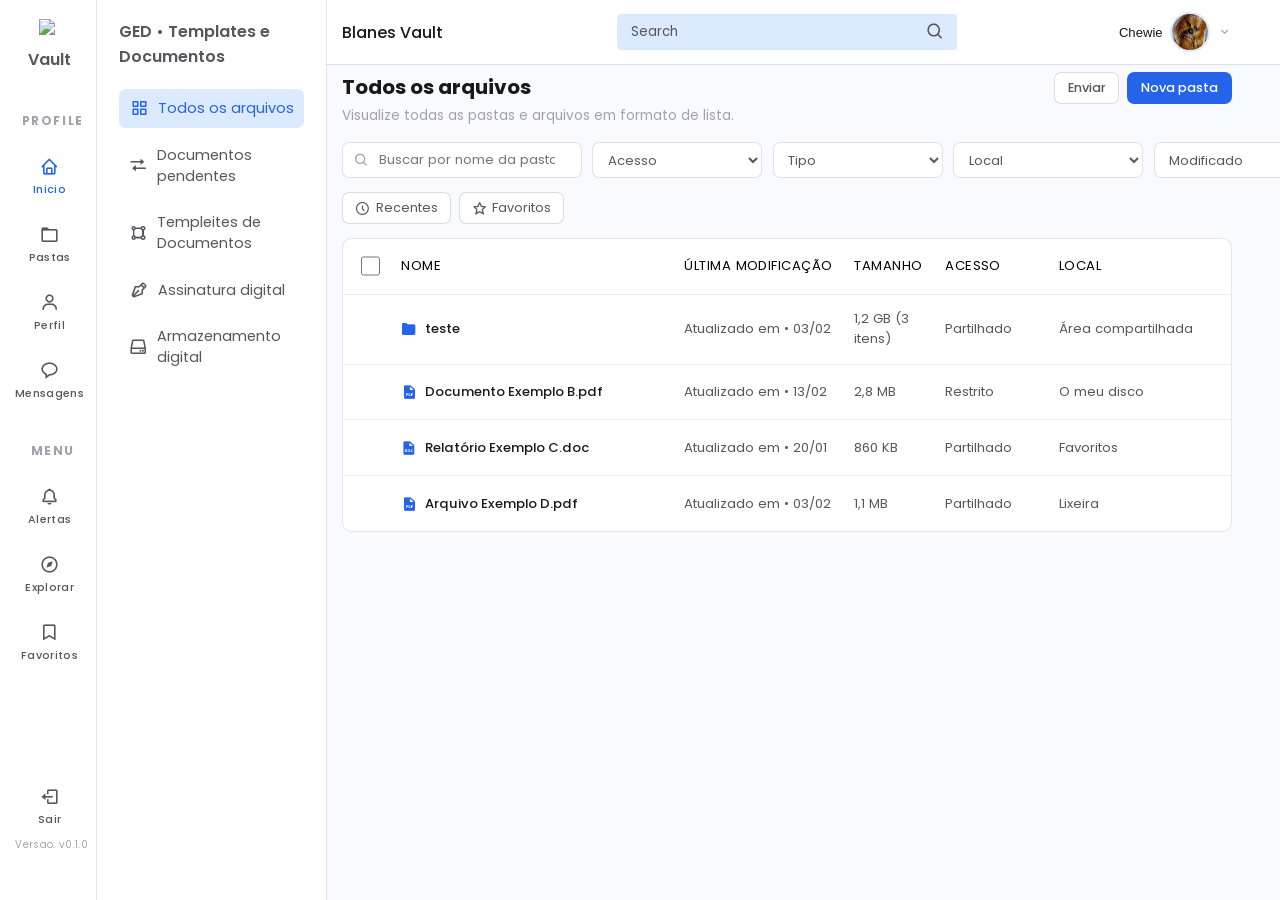
==== commit 9b0d35bf: "adding version" ====
--- a/index.html
+++ b/index.html
@@ -121,26 +121,34 @@
                         <i class='bx bx-log-out nav__icon' ></i>
                         <span class="nav__name">Sair</span>
                     </a>
-                    <p class="nav__version">Versao: v0.0.5</p>
+                    <p class="nav__version">Versao: v0.1.0</p>
                 </div>
             </nav>
 
             <aside class="nav__panel" aria-label="Conteudo da pagina">
                 <div class="nav__panel-header">Componentes GED</div>
                 <div class="nav__panel-list">
-                    <a href="#" class="nav__panel-item is-active">
+                    <a href="#" class="nav__panel-item is-active" data-view="todos-arquivos">
                         <i class='bx bx-grid-alt'></i>
                         <span>Todos os arquivos</span>
                     </a>
-                    <a href="#" class="nav__panel-item">
+                    <a href="#" class="nav__panel-item" data-view="dashboard">
+                        <i class='bx bx-chart'></i>
+                        <span>Dashboard</span>
+                    </a>
+                    <a href="#" class="nav__panel-item" data-view="fluxo-trabalho">
                         <i class='bx bx-transfer'></i>
-                        <span>Fluxo de trabalho</span>
-                    </a>
-                    <a href="#" class="nav__panel-item">
+                        <span>Documentos pendentes</span>
+                    </a>
+                    <a href="#" class="nav__panel-item" data-view="fluxo-templates">
+                        <i class='bx bx-shape-square'></i>
+                        <span>Templates de Documentos</span>
+                    </a>
+                    <a href="#" class="nav__panel-item" data-view="assinatura-digital">
                         <i class='bx bx-pen'></i>
                         <span>Assinatura digital</span>
                     </a>
-                    <a href="#" class="nav__panel-item">
+                    <a href="#" class="nav__panel-item" data-view="armazenamento-digital">
                         <i class='bx bx-hdd'></i>
                         <span>Armazenamento digital</span>
                     </a>
@@ -319,6 +327,116 @@
                 </div>
             </section>
 
+            <section class="page" data-view="dashboard">
+                <div class="dashboard">
+                    <!-- Dashboard Header -->
+                    <div class="dashboard__header">
+                        <div>
+                            <h1 class="page__title">Dashboard</h1>
+                            <p class="page__subtitle">Acompanhe o status dos seus documentos e fique atento aos vencimentos e pendências.</p>
+                        </div>
+                    </div>
+
+                    <!-- KPI Cards -->
+                    <div class="dashboard__kpi-container">
+                        <div class="dashboard__kpi-card dashboard__kpi-card--pending">
+                            <div class="dashboard__kpi-header">
+                                <span class="dashboard__kpi-value">1+</span>
+                                <i class='bx bx-file dashboard__kpi-icon'></i>
+                            </div>
+                            <div class="dashboard__kpi-body">
+                                <h3 class="dashboard__kpi-title">Documento(s)</h3>
+                                <p class="dashboard__kpi-subtitle">Pendente de preenchimento</p>
+                            </div>
+                            <button type="button" class="dashboard__kpi-action">Visualizar</button>
+                        </div>
+
+                        <div class="dashboard__kpi-card dashboard__kpi-card--expired">
+                            <div class="dashboard__kpi-header">
+                                <span class="dashboard__kpi-value">0+</span>
+                                <i class='bx bx-x-circle dashboard__kpi-icon'></i>
+                            </div>
+                            <div class="dashboard__kpi-body">
+                                <h3 class="dashboard__kpi-title">Documentos Vencidos</h3>
+                                <p class="dashboard__kpi-subtitle">Vigência expirada</p>
+                            </div>
+                            <button type="button" class="dashboard__kpi-action">Visualizar</button>
+                        </div>
+
+                        <div class="dashboard__kpi-card dashboard__kpi-card--expiring">
+                            <div class="dashboard__kpi-header">
+                                <span class="dashboard__kpi-value">0+</span>
+                                <i class='bx bx-time-five dashboard__kpi-icon'></i>
+                            </div>
+                            <div class="dashboard__kpi-body">
+                                <h3 class="dashboard__kpi-title">Documentos a Vencer</h3>
+                                <p class="dashboard__kpi-subtitle">Próximos 30 dias</p>
+                            </div>
+                            <button type="button" class="dashboard__kpi-action">Visualizar</button>
+                        </div>
+
+
+                    </div>
+
+                    <!-- Dashboard Main Content -->
+                    <div class="dashboard__content">
+                        <!-- Documentos Aguardando Terceiros -->
+                        <section class="dashboard__section">
+                            <div class="dashboard__section-header">
+                                <h2 class="dashboard__section-title">
+                                    <i class='bx bx-user-check'></i>
+                                    Documentos Aguardando Terceiros
+                                </h2>
+                                <a href="#" class="dashboard__section-link">Ver todos os documentos</a>
+                            </div>
+                            <div class="dashboard__documents-list" id="dashboard-pending-docs">
+                                <div class="dashboard__document-item" data-doc-id="1">
+                                    <div class="dashboard__document-header">
+                                        <h3 class="dashboard__document-name">Contrato de Prestação de Serviço</h3>
+                                        <span class="dashboard__document-status dashboard__document-status--pending">Aguardando Informações</span>
+                                    </div>
+                                    <div class="dashboard__document-meta">
+                                        <span class="dashboard__document-info">
+                                            <i class='bx bx-user'></i>
+                                            Aguardando: Gestor e Colaborador
+                                        </span>
+                                        <span class="dashboard__document-date">
+                                            <i class='bx bx-calendar'></i>
+                                            Criado em 20 de Março
+                                        </span>
+                                    </div>
+                                    <p class="dashboard__document-description">O documento está na etapa 2 de 5. Necessário preenchimento de dados contratuais e assinatura digital.</p>
+                                    <div class="dashboard__document-actions">
+                                        <button type="button" class="btn btn--primary dashboard__view-workflow-btn">Visualizar Fluxo</button>
+                                    </div>
+                                </div>
+
+                                <div class="dashboard__document-item" data-doc-id="2">
+                                    <div class="dashboard__document-header">
+                                        <h3 class="dashboard__document-name">NDA - Acordo de Confidencialidade</h3>
+                                        <span class="dashboard__document-status dashboard__document-status--review">Em Revisão</span>
+                                    </div>
+                                    <div class="dashboard__document-meta">
+                                        <span class="dashboard__document-info">
+                                            <i class='bx bx-user'></i>
+                                            Aguardando: Departamento Jurídico
+                                        </span>
+                                        <span class="dashboard__document-date">
+                                            <i class='bx bx-calendar'></i>
+                                            Criado em 18 de Março
+                                        </span>
+                                    </div>
+                                    <p class="dashboard__document-description">Documento em fase de revisão jurídica. Prazo estimado: 2 dias úteis.</p>
+                                    <div class="dashboard__document-actions">
+                                        <button type="button" class="btn btn--primary dashboard__view-workflow-btn">Visualizar Fluxo</button>
+                                    </div>
+                                </div>
+                            </div>
+                        </section>
+                    </div>
+                </div>
+            </section>
+
             <section class="page" data-view="fluxo-trabalho">
                 <div class="workflow">
                     <div class="workflow__toolbar">
@@ -348,7 +466,7 @@
                 <div class="workflow">
                     <div class="workflow__toolbar">
                         <div>
-                            <h1 class="page__title">Templeites de Documentos</h1>
+                            <h1 class="page__title">Templates de Documentos</h1>
                             <p class="page__subtitle">Página para editar templates: selecionar ou criar template, escolher caixas (steps), gerenciar cláusulas e salvar.</p>
                         </div>
                     </div>
@@ -377,6 +495,80 @@
                 <p class="page__placeholder">Armazenamento digital será construído no próximo passo.</p>
             </section>
         </main>
+
+        <!--========== MODAL VISUALIZAR FLUXO ==========-->
+        <div class="modal-overlay is-hidden" id="workflow-modal">
+            <div class="modal-container modal-container--workflow">
+                <button type="button" class="modal-close-btn" id="workflow-modal-close" aria-label="Fechar modal">
+                    <i class='bx bx-x'></i>
+                </button>
+                <h2 class="modal-title" id="workflow-modal-title">Visualizar Fluxo</h2>
+                
+                <div class="workflow-steps-container" id="workflow-steps">
+                    <div class="workflow-step">
+                        <div class="workflow-step__number">1</div>
+                        <div class="workflow-step__content">
+                            <h3 class="workflow-step__title">Dados Contratuais</h3>
+                            <p class="workflow-step__responsible">Responsável: Gestor</p>
+                            <p class="workflow-step__description">Preenchimento dos dados básicos do contrato como datas, valores e partes envolvidas.</p>
+                            <span class="workflow-step__status workflow-step__status--completed">✓ Concluído</span>
+                        </div>
+                    </div>
+
+                    <div class="workflow-step__divider"></div>
+
+                    <div class="workflow-step">
+                        <div class="workflow-step__number">2</div>
+                        <div class="workflow-step__content">
+                            <h3 class="workflow-step__title">Informações do Colaborador</h3>
+                            <p class="workflow-step__responsible">Responsável: Colaborador</p>
+                            <p class="workflow-step__description">Preenchimento de dados complementares e informações do colaborador que assinará o documento.</p>
+                            <span class="workflow-step__status workflow-step__status--pending">⟳ Pendente</span>
+                        </div>
+                    </div>
+
+                    <div class="workflow-step__divider"></div>
+
+                    <div class="workflow-step">
+                        <div class="workflow-step__number">3</div>
+                        <div class="workflow-step__content">
+                            <h3 class="workflow-step__title">Revisão de Conformidade</h3>
+                            <p class="workflow-step__responsible">Responsável: Gestor</p>
+                            <p class="workflow-step__description">Revisão dos dados inseridos para garantir conformidade com as políticas internas.</p>
+                            <span class="workflow-step__status workflow-step__status--pending">⟳ Pendente</span>
+                        </div>
+                    </div>
+
+                    <div class="workflow-step__divider"></div>
+
+                    <div class="workflow-step">
+                        <div class="workflow-step__number">4</div>
+                        <div class="workflow-step__content">
+                            <h3 class="workflow-step__title">Assinatura Digital</h3>
+                            <p class="workflow-step__responsible">Responsável: Colaborador e Gestor</p>
+                            <p class="workflow-step__description">Assinatura digital do documento por ambas as partes para formalização.</p>
+                            <span class="workflow-step__status workflow-step__status--pending">⟳ Pendente</span>
+                        </div>
+                    </div>
+
+                    <div class="workflow-step__divider"></div>
+
+                    <div class="workflow-step">
+                        <div class="workflow-step__number">5</div>
+                        <div class="workflow-step__content">
+                            <h3 class="workflow-step__title">Arquivamento</h3>
+                            <p class="workflow-step__responsible">Responsável: Sistema</p>
+                            <p class="workflow-step__description">Archivamento automático do documento no repositório digital seguro.</p>
+                            <span class="workflow-step__status workflow-step__status--pending">⟳ Pendente</span>
+                        </div>
+                    </div>
+                </div>
+
+                <div class="modal-actions">
+                    <button type="button" class="modal-btn modal-btn--cancel" id="workflow-modal-cancel">Fechar</button>
+                </div>
+            </div>
+        </div>
 
         <!--========== MODAL NOVA PASTA ==========-->
         <div class="modal-overlay is-hidden" id="new-folder-modal">
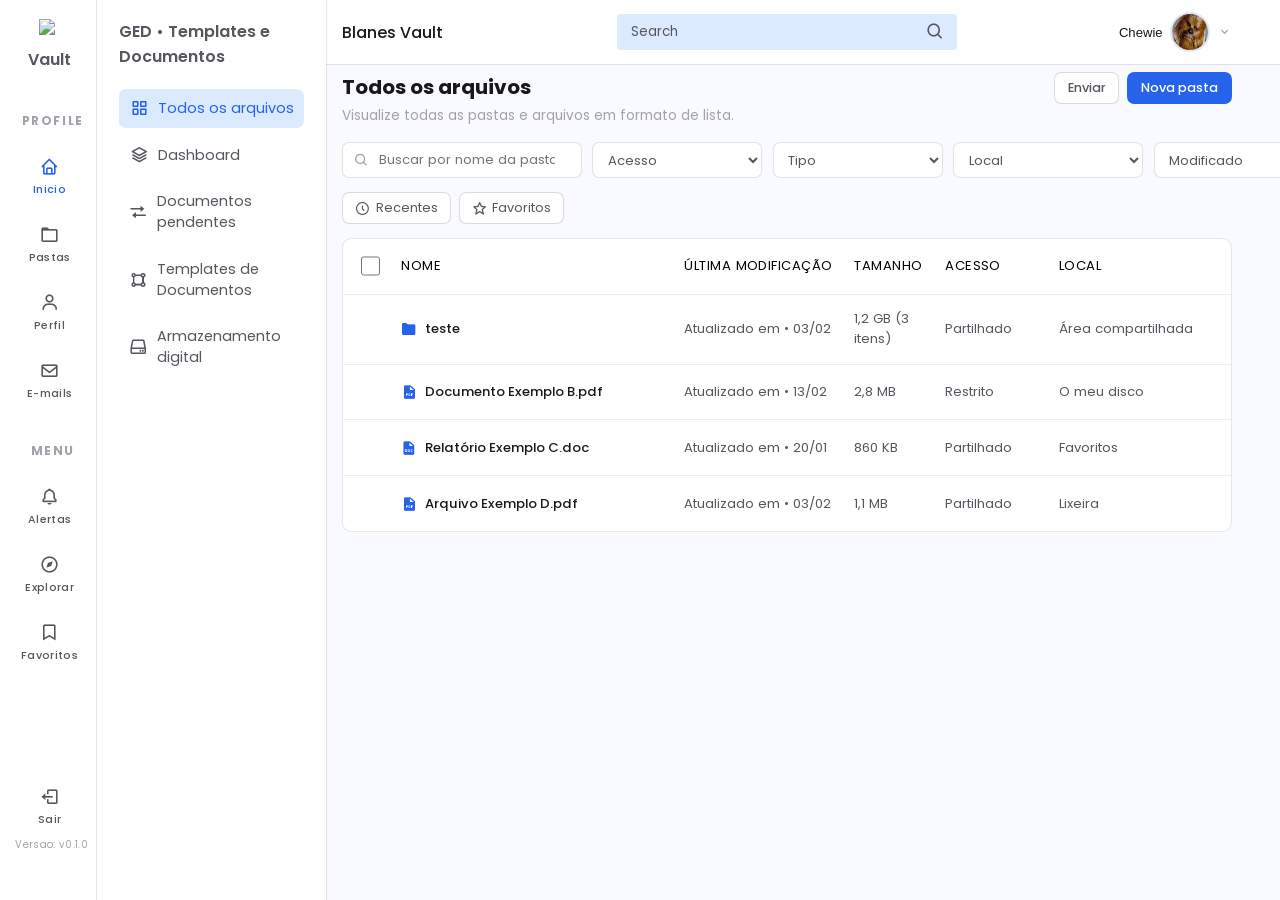
==== commit f3301572: "adding pages Assinaturas and Novo E-mail and fixing bugs" ====
--- a/index.html
+++ b/index.html
@@ -90,9 +90,9 @@
                                 <span class="nav__name">Perfil</span>
                             </a>
 
-                            <a href="#" class="nav__link" data-panel="mensagens">
-                                <i class='bx bx-message-rounded nav__icon' ></i>
-                                <span class="nav__name">Mensagens</span>
+                            <a href="#" class="nav__link" data-panel="emails">
+                                <i class='bx bx-envelope nav__icon' ></i>
+                                <span class="nav__name">E-mails</span>
                             </a>
                         </div>
     
@@ -144,10 +144,6 @@
                         <i class='bx bx-shape-square'></i>
                         <span>Templates de Documentos</span>
                     </a>
-                    <a href="#" class="nav__panel-item" data-view="assinatura-digital">
-                        <i class='bx bx-pen'></i>
-                        <span>Assinatura digital</span>
-                    </a>
                     <a href="#" class="nav__panel-item" data-view="armazenamento-digital">
                         <i class='bx bx-hdd'></i>
                         <span>Armazenamento digital</span>
@@ -487,14 +483,340 @@
                 </div>
             </section>
 
-            <section class="page" data-view="assinatura-digital">
-                <p class="page__placeholder">Assinatura digital será construída no próximo passo.</p>
-            </section>
-
             <section class="page" data-view="armazenamento-digital">
                 <p class="page__placeholder">Armazenamento digital será construído no próximo passo.</p>
             </section>
+
+            <!--========== NOVO EMAIL ==========-->
+            <section class="page" data-view="novo-email">
+                <div class="email-composer">
+                    <div class="email-composer__header">
+                        <h1 class="page__title">Novo E-mail</h1>
+                        <p class="page__subtitle">Compose e envie e-mails para destinatários dentro do sistema.</p>
+                    </div>
+
+                    <div class="email-form-container">
+                        <form class="email-form" id="email-form">
+                            <!-- Destinatário -->
+                            <div class="email-form__group">
+                                <label for="email-to" class="email-form__label">E-mail do Destinatário<span class="email-form__required">*</span></label>
+                                <input 
+                                    type="text" 
+                                    id="email-to" 
+                                    class="email-form__input" 
+                                    placeholder="Para"
+                                />
+                            </div>
+
+                            <!-- Cópia -->
+                            <div class="email-form__group">
+                                <label for="email-cc" class="email-form__label">Cópia</label>
+                                <input 
+                                    type="text" 
+                                    id="email-cc" 
+                                    class="email-form__input" 
+                                    placeholder="CC (opcional)" 
+                                />
+                            </div>
+
+                            <!-- Assunto -->
+                            <div class="email-form__group">
+                                <label for="email-subject" class="email-form__label">Assunto<span class="email-form__required">*</span></label>
+                                <input 
+                                    type="text" 
+                                    id="email-subject" 
+                                    class="email-form__input" 
+                                    placeholder="Assunto"
+                                />
+                            </div>
+
+                            <!-- Editor de Email -->
+                            <div class="email-form__group email-form__group--full">
+                                <label class="email-form__label">Mensagem<span class="email-form__required">*</span></label>
+                                <div class="email-editor-wrapper">
+                                    <div class="email-editor-toolbar">
+                                        <div class="email-editor-toolbar__group">
+                                            <button type="button" class="email-editor-btn" title="Negrito" data-format="bold">
+                                                <i class='bx bx-bold'></i>
+                                            </button>
+                                            <button type="button" class="email-editor-btn" title="Itálico" data-format="italic">
+                                                <i class='bx bx-italic'></i>
+                                            </button>
+                                            <button type="button" class="email-editor-btn" title="Sublinhado" data-format="underline">
+                                                <i class='bx bx-underline'></i>
+                                            </button>
+                                        </div>
+                                        <div class="email-editor-toolbar__group">
+                                            <button type="button" class="email-editor-btn" title="Alinhar esquerda" data-format="justifyLeft">
+                                                <i class='bx bx-align-left'></i>
+                                            </button>
+                                            <button type="button" class="email-editor-btn" title="Centralizar" data-format="justifyCenter">
+                                                <i class='bx bx-align-middle'></i>
+                                            </button>
+                                            <button type="button" class="email-editor-btn" title="Alinhar direita" data-format="justifyRight">
+                                                <i class='bx bx-align-right'></i>
+                                            </button>
+                                        </div>
+                                        <div class="email-editor-toolbar__group">
+                                            <button type="button" class="email-editor-btn" title="Lista com marcadores" data-format="insertUnorderedList">
+                                                <i class='bx bx-list-ul'></i>
+                                            </button>
+                                            <button type="button" class="email-editor-btn" title="Lista numerada" data-format="insertOrderedList">
+                                                <i class='bx bx-list-ol'></i>
+                                            </button>
+                                        </div>
+                                    </div>
+                                    <div class="email-editor" id="email-content" contenteditable="true"></div>
+                                </div>
+                            </div>
+
+                            <!-- Anexos -->
+                            <div class="email-form__group email-form__group--full">
+                                <div class="email-attachments">
+                                    <div class="email-attachments__header">
+                                        <label class="email-form__label">Anexos</label>
+                                        <button type="button" class="btn btn--secondary btn--small" id="btn-add-attachments">
+                                            <i class='bx bx-plus'></i>
+                                            <span>Adicionar Anexos</span>
+                                        </button>
+                                    </div>
+                                    <div class="email-attachments__list" id="attachments-list"></div>
+                                </div>
+                            </div>
+
+                            <!-- Botões de Ação -->
+                            <div class="email-form__actions">
+                                <button type="submit" class="btn btn--primary">
+                                    <i class='bx bx-send'></i>
+                                    <span>Enviar E-mail</span>
+                                </button>
+                                <button type="button" class="btn btn--secondary" id="btn-cancel-email">
+                                    <i class='bx bx-arrow-left'></i>
+                                    <span>Cancelar</span>
+                                </button>
+                            </div>
+                        </form>
+                    </div>
+                </div>
+            </section>
+
+            <!-- ASSINATURAS PAGE -->
+            <section class="page" data-view="assinaturas">
+                <div class="page__header">
+                    <h1 class="page__title">Assinaturas</h1>
+                    <p class="page__subtitle">Crie e gerencie suas assinaturas de email.</p>
+                </div>
+
+                <div class="signatures-wrapper">
+                    <!-- Lista de Assinaturas (Esquerda) -->
+                    <div class="signatures-list-panel">
+                        <div class="signatures-list-header">
+                            <h2 class="signatures-list-title">Suas Assinaturas</h2>
+                            <button type="button" class="btn btn--primary btn--small" id="btn-new-signature">
+                                <i class='bx bx-plus'></i>
+                                <span>Nova</span>
+                            </button>
+                        </div>
+                        <div class="signatures-list" id="signatures-list"></div>
+                    </div>
+
+                    <!-- Editor de Assinatura (Direita) -->
+                    <div class="signature-editor-panel" id="signature-editor-panel">
+                        <div class="signature-editor-header">
+                            <h2 class="signature-editor-title" id="signature-editor-title">Selecione uma assinatura</h2>
+                        </div>
+
+                        <div class="signature-editor-form" id="signature-editor-form">
+                            <!-- Nome da Assinatura -->
+                            <div class="signature-form-group">
+                                <label for="signature-name" class="signature-form-label">Nome da Assinatura</label>
+                                <input type="text" id="signature-name" class="signature-form-input" placeholder="Ex: Assinatura Profissional">
+                            </div>
+
+                            <!-- Dados Pessoais -->
+                            <div class="signature-form-section">
+                                <h3 class="signature-form-section-title">Dados</h3>
+                                
+                                <div class="signature-form-group">
+                                    <label for="signature-full-name" class="signature-form-label">Nome Completo</label>
+                                    <input type="text" id="signature-full-name" class="signature-form-input" placeholder="Seu Nome">
+                                </div>
+
+                                <div class="signature-form-group">
+                                    <label for="signature-job-title" class="signature-form-label">Cargo</label>
+                                    <input type="text" id="signature-job-title" class="signature-form-input" placeholder="Seu Cargo">
+                                </div>
+
+                                <div class="signature-form-group">
+                                    <label for="signature-department" class="signature-form-label">Departamento</label>
+                                    <input type="text" id="signature-department" class="signature-form-input" placeholder="Seu Departamento">
+                                </div>
+                            </div>
+
+                            <!-- Contato -->
+                            <div class="signature-form-section">
+                                <h3 class="signature-form-section-title">Contato</h3>
+                                
+                                <div class="signature-form-group">
+                                    <label for="signature-email" class="signature-form-label">E-mail</label>
+                                    <input type="text" id="signature-email" class="signature-form-input" placeholder="seu.email@empresa.com">
+                                </div>
+
+                                <div class="signature-form-group">
+                                    <label for="signature-phone" class="signature-form-label">Telefone</label>
+                                    <input type="text" id="signature-phone" class="signature-form-input" placeholder="+55 (11) 99999-9999">
+                                </div>
+                            </div>
+
+                            <!-- Opções -->
+                            <div class="signature-form-section">
+                                <label class="signature-form-checkbox">
+                                    <input type="checkbox" id="signature-default" class="signature-form-checkbox-input">
+                                    <span class="signature-form-checkbox-label">Usar como assinatura padrão</span>
+                                </label>
+                            </div>
+
+                            <!-- Botões -->
+                            <div class="signature-editor-actions">
+                                <button type="button" class="btn btn--primary" id="btn-save-signature">
+                                    <i class='bx bx-check'></i>
+                                    <span>Salvar</span>
+                                </button>
+                                <button type="button" class="btn btn--secondary" id="btn-cancel-signature">
+                                    <i class='bx bx-arrow-left'></i>
+                                    <span>Cancelar</span>
+                                </button>
+                                <button type="button" class="btn btn--danger is-hidden" id="btn-delete-signature">
+                                    <i class='bx bx-trash'></i>
+                                    <span>Deletar</span>
+                                </button>
+                            </div>
+                        </div>
+
+                        <!-- Preview -->
+                        <div class="signature-preview-section">
+                            <h3 class="signature-preview-title">Preview</h3>
+                            <div class="signature-preview-card" id="signature-preview-card"></div>
+                        </div>
+                    </div>
+                </div>
+            </section>
         </main>
+
+        <!--========== MODAL ADICIONAR ANEXOS ==========-->
+        <div class="attachment-modal" id="attachment-modal">
+            <div class="attachment-modal__content">
+                <div class="attachment-modal__header">
+                    <h2 class="attachment-modal__title">Seus Arquivos</h2>
+                    <button type="button" class="attachment-modal__close" id="attachment-modal-close" aria-label="Fechar modal de anexos">
+                        <i class='bx bx-x'></i>
+                    </button>
+                </div>
+
+                <div class="attachment-modal__body">
+                    <!-- Breadcrumb e navegação dentro de pastas -->
+                    <div class="page__navigation is-hidden" id="attachment-folder-navigation">
+                        <div class="page__breadcrumb" id="attachment-breadcrumb-container"></div>
+                        <div class="page__folder-header">
+                            <h2 class="page__folder-title" id="attachment-folder-title"></h2>
+                        </div>
+                    </div>
+
+                    <!-- Toolbar original (visível apenas na raiz) -->
+                    <div class="page__toolbar" id="attachment-root-toolbar">
+                        <div class="page__title-wrap">
+                            <h1 class="page__title">Todos os arquivos</h1>
+                            <p class="page__subtitle">Selecione os arquivos que deseja anexar.</p>
+                        </div>
+                    </div>
+
+                    <!-- Filtros e Pesquisa -->
+                    <div class="filters">
+                        <div class="filters__field">
+                            <i class='bx bx-search'></i>
+                            <input type="search" placeholder="Buscar por nome da pasta ou arquivo" class="filters__input" id="attachment-files-search" />
+                        </div>
+                        <select class="filters__select" aria-label="Filtrar por acesso" id="attachment-filter-access"></select>
+                        <select class="filters__select" aria-label="Filtrar por tipo" id="attachment-filter-type"></select>
+                        <select class="filters__select" aria-label="Filtrar por local" id="attachment-filter-location"></select>
+                        <div class="filters__date-wrapper">
+                            <select class="filters__select" aria-label="Filtrar por data de modificação" id="attachment-filter-modified"></select>
+                            <div class="date-range-picker is-hidden" id="attachment-date-range-picker">
+                                <div class="date-range-picker__header">Personalizado</div>
+                                <div class="date-range-picker__body">
+                                    <div class="date-range-picker__field">
+                                        <label class="date-range-picker__label">Depois de</label>
+                                        <input type="date" class="date-range-picker__input" id="attachment-date-from" style="color-scheme: light !important; background: white !important;" />
+                                    </div>
+                                    <div class="date-range-picker__field">
+                                        <label class="date-range-picker__label">Antes de</label>
+                                        <input type="date" class="date-range-picker__input" id="attachment-date-to" style="color-scheme: light !important; background: white !important;" />
+                                    </div>
+                                </div>
+                                <div class="date-range-picker__actions">
+                                    <button type="button" class="date-range-picker__btn date-range-picker__btn--cancel" id="attachment-date-range-cancel">Cancelar</button>
+                                    <button type="button" class="date-range-picker__btn date-range-picker__btn--apply" id="attachment-date-range-apply">Aplicar</button>
+                                </div>
+                            </div>
+                        </div>
+                    </div>
+
+                    <!-- Filtros Rápidos -->
+                    <div class="files-quick-filters">
+                        <button type="button" class="quick-filter-btn" id="attachment-filter-recent" aria-pressed="false">
+                            <i class='bx bx-time-five'></i>
+                            <span>Recentes</span>
+                        </button>
+                        <button type="button" class="quick-filter-btn" id="attachment-filter-favorites" aria-pressed="false">
+                            <i class='bx bx-star'></i>
+                            <span>Favoritos</span>
+                        </button>
+                    </div>
+
+                    <!-- Lista de Arquivos -->
+                    <div class="files-list" role="table" aria-label="Lista de arquivos para adicionar como anexo">
+                        <div class="files-list__head" role="row">
+                            <span class="files-list__select">
+                                <input type="checkbox" class="files-list__checkbox files-list__checkbox--master" id="attachment-select-all-files" aria-label="Selecionar todos os arquivos" />
+                            </span>
+                            <span>Nome</span>
+                            <span>Última modificação</span>
+                            <span>Tamanho</span>
+                            <span>Acesso</span>
+                            <span>Local</span>
+                        </div>
+                        <div id="attachment-files-list-body"></div>
+                    </div>
+                </div>
+
+                <!-- Footer com Botões de Ação -->
+                <div class="attachment-modal__footer">
+                    <button type="button" class="attachment-modal__btn attachment-modal__btn--secondary" id="attachment-modal-cancel">
+                        Cancelar
+                    </button>
+                    <button type="button" class="attachment-modal__btn attachment-modal__btn--primary" id="attachment-modal-add" disabled>
+                        <i class='bx bx-plus'></i>
+                        <span>Adicionar Anexos</span>
+                    </button>
+                </div>
+            </div>
+        </div>
+
+        <!--========== MODAL CONFIRMAÇÃO ==========-->
+        <div class="modal-overlay is-hidden" id="confirm-modal">
+            <div class="modal-container modal-container--confirm">
+                <button type="button" class="modal-close-btn" id="confirm-modal-close" aria-label="Fechar modal">
+                    <i class='bx bx-x'></i>
+                </button>
+                <h2 class="modal-title" id="confirm-modal-title">Confirmar ação</h2>
+                <p class="modal-message" id="confirm-modal-message">Deseja continuar?</p>
+                
+                <div class="modal-actions">
+                    <button type="button" class="btn btn--secondary" id="confirm-modal-cancel">Cancelar</button>
+                    <button type="button" class="btn btn--primary" id="confirm-modal-confirm">Confirmar</button>
+                </div>
+            </div>
+        </div>
 
         <!--========== MODAL VISUALIZAR FLUXO ==========-->
         <div class="modal-overlay is-hidden" id="workflow-modal">
@@ -633,6 +955,5 @@
 
         <!--========== MAIN JS ==========-->
         <script src="assets/js/script.js"></script>
-        <script src="assets/js/workflow-documents-page.js"></script>
     </body>
 </html>
--- a/assets/css/styles.css
+++ b/assets/css/styles.css
@@ -3217,3 +3217,1514 @@
     padding: 0 .45rem;
   }
 }
+
+/* ========== DASHBOARD ========== */
+.dashboard {
+  display: grid;
+  gap: 1rem;
+}
+
+.dashboard__header {
+  margin-bottom: .5rem;
+}
+
+.dashboard__kpi-container {
+  display: grid;
+  grid-template-columns: repeat(auto-fit, minmax(240px, 1fr));
+  gap: .75rem;
+}
+
+.dashboard__kpi-card {
+  background: var(--container-color);
+  border: 1px solid rgba(22, 8, 43, 0.1);
+  border-radius: .6rem;
+  padding: 1rem;
+  display: flex;
+  flex-direction: column;
+  gap: .65rem;
+  position: relative;
+  overflow: hidden;
+}
+
+.dashboard__kpi-card::before {
+  content: '';
+  position: absolute;
+  top: 0;
+  left: 0;
+  right: 0;
+  height: 4px;
+}
+
+.dashboard__kpi-card--pending::before {
+  background: #3b82f6;
+}
+
+.dashboard__kpi-card--expired::before {
+  background: #dc2626;
+}
+
+.dashboard__kpi-card--expiring::before {
+  background: #f59e0b;
+}
+
+.dashboard__kpi-card--users::before {
+  background: #10b981;
+}
+
+.dashboard__kpi-header {
+  display: flex;
+  align-items: center;
+  justify-content: space-between;
+  gap: 1rem;
+}
+
+.dashboard__kpi-value {
+  font-size: 2rem;
+  font-weight: var(--font-semi-bold);
+  color: var(--title-color);
+}
+
+.dashboard__kpi-icon {
+  font-size: 2.5rem;
+  opacity: 0.85;
+}
+
+.dashboard__kpi-card--pending .dashboard__kpi-icon {
+  color: #3b82f6;
+}
+
+.dashboard__kpi-card--expired .dashboard__kpi-icon {
+  color: #dc2626;
+}
+
+.dashboard__kpi-card--expiring .dashboard__kpi-icon {
+  color: #f59e0b;
+}
+
+.dashboard__kpi-card--users .dashboard__kpi-icon {
+  color: #10b981;
+}
+
+.dashboard__kpi-body {
+  display: grid;
+  gap: .25rem;
+}
+
+.dashboard__kpi-title {
+  margin: 0;
+  font-size: .95rem;
+  color: var(--title-color);
+  font-weight: var(--font-medium);
+}
+
+.dashboard__kpi-subtitle {
+  margin: 0;
+  font-size: .82rem;
+  color: var(--text-color-light);
+}
+
+.dashboard__kpi-action {
+  align-self: flex-start;
+  height: 28px;
+  padding: 0 .75rem;
+  border-radius: .35rem;
+  border: 1px solid rgba(22, 8, 43, 0.15);
+  background: transparent;
+  color: var(--first-color);
+  font-size: .76rem;
+  font-weight: var(--font-medium);
+  font-family: var(--body-font);
+  cursor: pointer;
+  transition: .2s;
+}
+
+.dashboard__kpi-action:hover {
+  background: var(--first-color-light);
+}
+
+.dashboard__content {
+  display: grid;
+  gap: 1.25rem;
+}
+
+.dashboard__section {
+  background: var(--container-color);
+  border: 1px solid rgba(22, 8, 43, 0.1);
+  border-radius: .6rem;
+  padding: 1rem;
+}
+
+.dashboard__section-header {
+  display: flex;
+  align-items: center;
+  justify-content: space-between;
+  gap: .75rem;
+  margin-bottom: .85rem;
+  padding-bottom: .85rem;
+  border-bottom: 1px solid rgba(22, 8, 43, 0.08);
+}
+
+.dashboard__section-title {
+  margin: 0;
+  font-size: 1rem;
+  color: var(--title-color);
+  font-weight: var(--font-semi-bold);
+  display: flex;
+  align-items: center;
+  gap: .5rem;
+}
+
+.dashboard__section-title i {
+  font-size: 1.2rem;
+  color: var(--first-color);
+}
+
+.dashboard__section-link {
+  font-size: .82rem;
+  color: var(--first-color);
+  text-decoration: none;
+  white-space: nowrap;
+  transition: .2s;
+}
+
+.dashboard__section-link:hover {
+  text-decoration: underline;
+}
+
+.dashboard__activities-list {
+  display: grid;
+  gap: .65rem;
+  max-height: 400px;
+  overflow-y: auto;
+}
+
+.dashboard__activity-item {
+  display: flex;
+  gap: .75rem;
+  padding: .65rem;
+  border-radius: .45rem;
+  background: rgba(22, 8, 43, 0.02);
+  transition: .2s;
+}
+
+.dashboard__activity-item:hover {
+  background: rgba(22, 8, 43, 0.06);
+}
+
+.dashboard__activity-avatar {
+  flex-shrink: 0;
+}
+
+.dashboard__activity-avatar-img {
+  width: 40px;
+  height: 40px;
+  border-radius: 50%;
+  object-fit: cover;
+}
+
+.dashboard__activity-content {
+  display: grid;
+  gap: .25rem;
+  min-width: 0;
+}
+
+.dashboard__activity-text {
+  margin: 0;
+  font-size: .82rem;
+  color: var(--text-color);
+  line-height: 1.4;
+}
+
+.dashboard__activity-text strong {
+  color: var(--title-color);
+}
+
+.dashboard__activity-time {
+  font-size: .75rem;
+  color: var(--text-color-light);
+}
+
+.dashboard__documents-list {
+  display: grid;
+  gap: .85rem;
+}
+
+.dashboard__document-item {
+  border: 1px solid rgba(22, 8, 43, 0.1);
+  border-radius: .5rem;
+  padding: .85rem;
+  background: rgba(22, 8, 43, 0.02);
+  display: grid;
+  gap: .65rem;
+}
+
+.dashboard__document-item:hover {
+  border-color: rgba(22, 8, 43, 0.2);
+  background: rgba(22, 8, 43, 0.04);
+}
+
+.dashboard__document-header {
+  display: flex;
+  align-items: center;
+  justify-content: space-between;
+  gap: .75rem;
+}
+
+.dashboard__document-name {
+  margin: 0;
+  font-size: .95rem;
+  color: var(--title-color);
+  font-weight: var(--font-medium);
+}
+
+.dashboard__document-status {
+  font-size: .75rem;
+  font-weight: var(--font-medium);
+  border-radius: 999px;
+  padding: .35rem .65rem;
+  white-space: nowrap;
+}
+
+.dashboard__document-status--pending {
+  background: rgba(219, 234, 254, 1);
+  color: #1e40af;
+}
+
+.dashboard__document-status--review {
+  background: rgba(254, 243, 199, 1);
+  color: #991b1b;
+}
+
+.dashboard__document-meta {
+  display: flex;
+  flex-wrap: wrap;
+  gap: 1rem;
+  font-size: .82rem;
+}
+
+.dashboard__document-info,
+.dashboard__document-date {
+  display: flex;
+  align-items: center;
+  gap: .35rem;
+  color: var(--text-color-light);
+}
+
+.dashboard__document-info i,
+.dashboard__document-date i {
+  font-size: .95rem;
+  color: var(--text-color-light);
+}
+
+.dashboard__document-description {
+  margin: 0;
+  font-size: .85rem;
+  color: var(--text-color);
+  line-height: 1.5;
+}
+
+.dashboard__document-actions {
+  display: flex;
+  gap: .5rem;
+}
+
+.dashboard__document-actions .btn {
+  height: 32px;
+  padding: 0 .75rem;
+  font-size: .78rem;
+}
+
+/* ========== DASHBOARD RESPONSIVO ========== */
+@media screen and (max-width: 1024px) {
+  .dashboard__kpi-container {
+    grid-template-columns: repeat(auto-fit, minmax(200px, 1fr));
+  }
+
+  .dashboard__kpi-value {
+    font-size: 1.75rem;
+  }
+
+  .dashboard__kpi-icon {
+    font-size: 2rem;
+  }
+}
+
+@media screen and (max-width: 767px) {
+  .dashboard {
+    gap: .85rem;
+  }
+
+  .dashboard__kpi-container {
+    grid-template-columns: repeat(2, 1fr);
+    gap: .65rem;
+  }
+
+  .dashboard__kpi-card {
+    padding: .75rem;
+  }
+
+  .dashboard__kpi-value {
+    font-size: 1.5rem;
+  }
+
+  .dashboard__kpi-icon {
+    font-size: 1.8rem;
+  }
+
+  .dashboard__kpi-title {
+    font-size: .85rem;
+  }
+
+  .dashboard__kpi-subtitle {
+    font-size: .74rem;
+  }
+
+  .dashboard__section {
+    padding: .75rem;
+  }
+
+  .dashboard__section-title {
+    font-size: .95rem;
+  }
+
+  .dashboard__document-header {
+    flex-direction: column;
+    align-items: flex-start;
+  }
+
+  .dashboard__document-status {
+    font-size: .7rem;
+  }
+
+  .dashboard__document-actions {
+    flex-direction: column;
+  }
+
+  .dashboard__document-actions .btn {
+    width: 100%;
+  }
+}
+
+@media screen and (max-width: 480px) {
+  .dashboard__kpi-container {
+    grid-template-columns: 1fr;
+  }
+
+  .dashboard__kpi-value {
+    font-size: 1.25rem;
+  }
+
+  .dashboard__kpi-icon {
+    font-size: 1.5rem;
+  }
+
+  .dashboard__kpi-title {
+    font-size: .8rem;
+  }
+
+  .dashboard__activities-list {
+    max-height: 300px;
+  }
+
+  .dashboard__activity-avatar-img {
+    width: 36px;
+    height: 36px;
+  }
+}
+
+/* ========== WORKFLOW MODAL STYLES ========== */
+.modal-container--workflow {
+  min-width: 450px;
+  max-width: 600px;
+}
+
+.modal-close-btn {
+  position: absolute;
+  top: 1rem;
+  right: 1rem;
+  background: transparent;
+  border: none;
+  font-size: 1.5rem;
+  color: var(--text-color);
+  cursor: pointer;
+  display: flex;
+  align-items: center;
+  justify-content: center;
+  width: 32px;
+  height: 32px;
+  border-radius: .35rem;
+  transition: background .2s, color .2s;
+}
+
+.modal-close-btn:hover {
+  background: rgba(22, 8, 43, 0.06);
+  color: var(--title-color);
+}
+
+.workflow-steps-container {
+  display: grid;
+  gap: 1.25rem;
+  margin: 1.5rem 0;
+  max-height: 60vh;
+  overflow-y: auto;
+  padding-right: .5rem;
+}
+
+.workflow-step {
+  display: flex;
+  gap: .85rem;
+}
+
+.workflow-step__number {
+  flex-shrink: 0;
+  width: 40px;
+  height: 40px;
+  display: flex;
+  align-items: center;
+  justify-content: center;
+  background: var(--first-color);
+  color: white;
+  border-radius: 50%;
+  font-weight: var(--font-semi-bold);
+  font-size: .9rem;
+}
+
+.workflow-step__content {
+  display: grid;
+  gap: .35rem;
+  flex: 1;
+}
+
+.workflow-step__title {
+  margin: 0;
+  font-size: .95rem;
+  font-weight: var(--font-semi-bold);
+  color: var(--title-color);
+}
+
+.workflow-step__responsible {
+  margin: 0;
+  font-size: .82rem;
+  color: var(--text-color);
+  font-weight: var(--font-medium);
+}
+
+.workflow-step__description {
+  margin: 0;
+  font-size: .8rem;
+  color: var(--text-color-light);
+  line-height: 1.4;
+}
+
+.workflow-step__status {
+  display: inline-block;
+  font-size: .75rem;
+  font-weight: var(--font-semi-bold);
+  padding: .25rem .5rem;
+  border-radius: .3rem;
+  width: fit-content;
+}
+
+.workflow-step__status--completed {
+  background: rgba(16, 185, 129, 0.15);
+  color: #047857;
+}
+
+.workflow-step__status--pending {
+  background: rgba(37, 99, 235, 0.15);
+  color: #2563eb;
+}
+
+.workflow-step__divider {
+  width: 2px;
+  height: 20px;
+  background: rgba(22, 8, 43, 0.1);
+  margin-left: 19px;
+  margin-right: auto;
+}
+
+/* Scrollbar customizado */
+.workflow-steps-container::-webkit-scrollbar {
+  width: 6px;
+}
+
+.workflow-steps-container::-webkit-scrollbar-track {
+  background: transparent;
+}
+
+.workflow-steps-container::-webkit-scrollbar-thumb {
+  background: rgba(22, 8, 43, 0.2);
+  border-radius: 3px;
+}
+
+.workflow-steps-container::-webkit-scrollbar-thumb:hover {
+  background: rgba(22, 8, 43, 0.3);
+}
+
+@media screen and (max-width: 768px) {
+  .modal-container--workflow {
+    min-width: 320px;
+    max-width: 90%;
+  }
+
+  .workflow-steps-container {
+    max-height: 50vh;
+  }
+}
+
+/* ========== SIGNATURES / ASSINATURAS ========== */
+.page__header {
+  margin-bottom: 1.5rem;
+}
+
+.signatures-wrapper {
+  display: grid;
+  grid-template-columns: 280px 1fr;
+  gap: 1.5rem;
+  height: calc(100vh - var(--header-height) - 6.5rem);
+}
+
+.signatures-list-panel {
+  background: var(--container-color);
+  border: 1px solid rgba(22, 8, 43, 0.1);
+  border-radius: .6rem;
+  padding: 1rem;
+  display: flex;
+  flex-direction: column;
+  gap: .75rem;
+  overflow: hidden;
+}
+
+.signatures-list-header {
+  display: flex;
+  align-items: center;
+  justify-content: space-between;
+  gap: .5rem;
+}
+
+.signatures-list-title {
+  margin: 0;
+  font-size: .95rem;
+  font-weight: var(--font-semi-bold);
+  color: var(--title-color);
+}
+
+.signatures-list {
+  flex: 1;
+  overflow-y: auto;
+  display: flex;
+  flex-direction: column;
+  justify-content: flex-start;
+  align-items: stretch;
+  gap: .08rem;
+  scrollbar-width: thin;
+  scrollbar-color: rgba(22, 8, 43, 0.2) transparent;
+}
+
+.signatures-list::-webkit-scrollbar {
+  width: 6px;
+}
+
+.signatures-list::-webkit-scrollbar-track {
+  background: transparent;
+}
+
+.signatures-list::-webkit-scrollbar-thumb {
+  background: rgba(22, 8, 43, 0.2);
+  border-radius: 3px;
+}
+
+.signatures-list::-webkit-scrollbar-thumb:hover {
+  background: rgba(22, 8, 43, 0.3);
+}
+
+.signature-item {
+  padding: .3rem .5rem;
+  height: 95px;
+  margin-bottom: .75rem;
+  border: 1px solid rgba(22, 8, 43, 0.1);
+  border-radius: .45rem;
+  cursor: pointer;
+  transition: all .2s ease;
+  position: relative;
+  display: flex;
+  align-items: center;
+  justify-content: space-between;
+  gap: .18rem;
+}
+
+.signature-item:last-child {
+  margin-bottom: 0;
+}
+
+.signature-item:hover {
+  background: var(--first-color-light);
+  border-color: var(--first-color);
+}
+
+.signature-item.is-active {
+  background: var(--first-color-light);
+  border-color: var(--first-color);
+  box-shadow: 0 0 0 2px rgba(37, 99, 235, 0.2);
+}
+
+.signature-item__content {
+  flex: 1;
+  min-width: 0;
+  display: flex;
+  flex-direction: column;
+  justify-content: center;
+  gap: .08rem;
+}
+
+.signature-item__name {
+  margin: 0;
+  font-size: .78rem;
+  color: var(--title-color);
+  font-weight: var(--font-medium);
+  line-height: 1.15;
+  overflow: hidden;
+  text-overflow: ellipsis;
+  white-space: nowrap;
+}
+
+.signature-item__meta {
+  margin: 0;
+  font-size: .69rem;
+  line-height: 1.1;
+  color: var(--text-color-light);
+  overflow: hidden;
+  text-overflow: ellipsis;
+  white-space: nowrap;
+}
+
+.signature-item__badge {
+  display: flex;
+  align-items: center;
+  justify-content: flex-end;
+  flex-shrink: 0;
+  margin-left: .2rem;
+  line-height: 1.2;
+}
+
+.signature-item__badge-text {
+  font-size: .76rem;
+  color: #10b981;
+  font-weight: var(--font-semi-bold);
+  white-space: nowrap;
+}
+
+.signature-editor-panel {
+  background: var(--container-color);
+  border: 1px solid rgba(22, 8, 43, 0.1);
+  border-radius: .6rem;
+  padding: 1.5rem;
+  display: flex;
+  flex-direction: column;
+  gap: 1.25rem;
+  overflow-y: auto;
+}
+
+.signature-editor-header {
+  padding-bottom: .75rem;
+  border-bottom: 1px solid rgba(22, 8, 43, 0.08);
+}
+
+.signature-editor-title {
+  margin: 0;
+  font-size: 1.1rem;
+  color: var(--title-color);
+  font-weight: var(--font-semi-bold);
+}
+
+.signature-editor-form {
+  display: grid;
+  gap: .75rem;
+}
+
+.signature-form-group {
+  display: grid;
+  gap: .35rem;
+}
+
+.signature-form-label {
+  font-size: .75rem;
+  font-weight: var(--font-medium);
+  color: var(--text-color);
+}
+
+.signature-form-input {
+  width: 100%;
+  padding: .55rem .65rem;
+  border: 1px solid rgba(22, 8, 43, 0.12);
+  border-radius: .45rem;
+  font-size: .8rem;
+  font-family: var(--body-font);
+  color: var(--text-color);
+  background: var(--container-color);
+  transition: border-color .2s;
+}
+
+.signature-form-input:focus {
+  outline: none;
+  border-color: var(--first-color);
+  box-shadow: 0 0 0 2px rgba(37, 99, 235, 0.1);
+}
+
+.signature-image-upload {
+  display: grid;
+  gap: .5rem;
+}
+
+.signature-image-preview {
+  width: 100%;
+  height: 120px;
+  border: 2px dashed rgba(22, 8, 43, 0.15);
+  border-radius: .45rem;
+  background: rgba(22, 8, 43, 0.02);
+  display: flex;
+  align-items: center;
+  justify-content: center;
+  overflow: hidden;
+}
+
+.signature-image-preview img {
+  max-width: 100%;
+  max-height: 100%;
+  object-fit: contain;
+}
+
+.signature-form-section {
+  display: grid;
+  gap: .5rem;
+  padding-top: .75rem;
+  border-top: 1px solid rgba(22, 8, 43, 0.08);
+}
+
+.signature-form-section-title {
+  margin: 0;
+  font-size: .8rem;
+  color: var(--text-color-light);
+  font-weight: var(--font-semi-bold);
+  text-transform: uppercase;
+  letter-spacing: .05rem;
+}
+
+.signature-form-checkbox {
+  display: flex;
+  align-items: center;
+  gap: .5rem;
+  cursor: pointer;
+  padding: .5rem 0;
+}
+
+.signature-form-checkbox-input {
+  width: 18px;
+  height: 18px;
+  accent-color: var(--first-color);
+  cursor: pointer;
+}
+
+.signature-form-checkbox-label {
+  font-size: .8rem;
+  color: var(--text-color);
+  cursor: pointer;
+  user-select: none;
+}
+
+.signature-editor-actions {
+  display: flex;
+  gap: .5rem;
+  padding-top: .75rem;
+  border-top: 1px solid rgba(22, 8, 43, 0.08);
+}
+
+.signature-editor-actions .btn {
+  flex: 1;
+  height: 34px;
+  padding: 0 .75rem;
+}
+
+.btn--small {
+  height: 28px;
+  padding: 0 .6rem;
+  font-size: .75rem;
+}
+
+.btn--danger {
+  background: #dc2626;
+  color: #fff;
+}
+
+.btn--danger:hover {
+  background: #b91c1c;
+}
+
+.signature-preview-section {
+  padding-top: 1rem;
+  border-top: 1px solid rgba(22, 8, 43, 0.08);
+}
+
+.signature-form-input--error {
+  border: 2px solid #dc2626 !important;
+  background-color: rgba(220, 38, 38, 0.05);
+}
+
+.signature-form-input--error:focus {
+  border-color: #dc2626 !important;
+  box-shadow: 0 0 0 2px rgba(220, 38, 38, 0.1) !important;
+}
+
+/* Modal de Confirmação */
+.modal-container--confirm {
+  max-width: 420px;
+}
+
+.modal-message {
+  margin: 0 0 1.5rem;
+  font-size: .9rem;
+  color: var(--text-color);
+  line-height: 1.5;
+}
+
+.modal-close-btn {
+  position: absolute;
+  top: 1rem;
+  right: 1rem;
+  width: 28px;
+  height: 28px;
+  border: none;
+  background: transparent;
+  font-size: 1.2rem;
+  color: var(--text-color-light);
+  cursor: pointer;
+  transition: color .2s;
+}
+
+.modal-close-btn:hover {
+  color: var(--title-color);
+}
+
+@keyframes slideIn {
+  from {
+    transform: translateX(100%);
+    opacity: 0;
+  }
+  to {
+    transform: translateX(0);
+    opacity: 1;
+  }
+}
+
+@keyframes slideOut {
+  from {
+    transform: translateX(0);
+    opacity: 1;
+  }
+  to {
+    transform: translateX(100%);
+    opacity: 0;
+  }
+}
+
+.signature-preview-title {
+  margin: 0 0 .75rem;
+  font-size: .9rem;
+  color: var(--title-color);
+  font-weight: var(--font-semi-bold);
+}
+
+.signature-preview-card {
+  background: #f5f5f5;
+  border: 1px solid rgba(22, 8, 43, 0.1);
+  border-radius: .45rem;
+  padding: 1rem;
+  min-height: 180px;
+  display: flex;
+  flex-direction: column;
+  gap: .5rem;
+  font-size: .75rem;
+  color: var(--text-color);
+  font-family: 'Segoe UI', Tahoma, Geneva, Verdana, sans-serif;
+}
+
+.signature-preview-image {
+  width: 80px;
+  height: 80px;
+  border-radius: .35rem;
+  overflow: hidden;
+  background: #e5e5e5;
+  flex-shrink: 0;
+}
+
+.signature-preview-image img {
+  width: 100%;
+  height: 100%;
+  object-fit: cover;
+}
+
+.signature-preview-info {
+  display: grid;
+  gap: .25rem;
+}
+
+.signature-preview-name {
+  margin: 0;
+  font-weight: 600;
+  color: var(--title-color);
+  font-size: .8rem;
+}
+
+.signature-preview-job {
+  margin: 0;
+  color: var(--text-color);
+  font-size: .75rem;
+}
+
+.signature-preview-department {
+  margin: 0;
+  color: var(--text-color-light);
+  font-size: .73rem;
+}
+
+.signature-preview-contact {
+  margin: .5rem 0 0;
+  padding-top: .5rem;
+  border-top: 1px solid rgba(22, 8, 43, 0.1);
+  display: grid;
+  gap: .2rem;
+}
+
+.signature-preview-email,
+.signature-preview-phone {
+  margin: 0;
+  font-size: .73rem;
+  color: var(--text-color);
+}
+
+.signature-preview-email a,
+.signature-preview-phone a {
+  color: var(--first-color);
+  text-decoration: none;
+}
+
+.signature-preview-email a:hover,
+.signature-preview-phone a:hover {
+  text-decoration: underline;
+}
+
+@media screen and (max-width: 1024px) {
+  .signatures-wrapper {
+    grid-template-columns: 240px 1fr;
+  }
+}
+
+@media screen and (max-width: 768px) {
+  .signatures-wrapper {
+    grid-template-columns: 1fr;
+    height: auto;
+    gap: 1rem;
+  }
+
+  .signatures-list-panel {
+    max-height: 250px;
+  }
+
+  .signature-editor-panel {
+    min-height: auto;
+  }
+}
+
+/*========== EMAIL COMPOSER STYLES ==========*/
+
+.email-composer {
+    width: 100%;
+    padding: 2rem;
+}
+
+.email-composer__header {
+    margin-bottom: 2rem;
+}
+
+.email-form-container {
+    background-color: var(--container-color);
+    border-radius: 8px;
+    padding: 2rem;
+    box-shadow: 0 1px 4px rgba(22, 8, 43, 0.1);
+    width: 100%;
+}
+
+.email-form {
+    display: flex;
+    flex-direction: column;
+    gap: 1.5rem;
+}
+
+.email-form__group {
+    display: flex;
+    flex-direction: column;
+    gap: 0.5rem;
+}
+
+.email-form__group--full {
+    width: 100%;
+}
+
+.email-form__label {
+    font-weight: var(--font-semi-bold);
+    color: var(--title-color);
+    font-size: var(--small-font-size);
+    display: flex;
+    align-items: center;
+    gap: 0.25rem;
+}
+
+.email-form__required {
+    color: #dc2626;
+    font-size: 1.1em;
+}
+
+.email-form__input {
+    padding: 0.75rem 1rem;
+    border: 1px solid #e5e7eb;
+    border-radius: 6px;
+    font-family: var(--body-font);
+    font-size: var(--normal-font-size);
+    color: var(--text-color);
+    transition: border-color 0.3s ease, box-shadow 0.3s ease;
+}
+
+.email-form__input:focus {
+    outline: none;
+    border-color: var(--first-color);
+    box-shadow: 0 0 0 3px var(--first-color-light);
+}
+
+.email-form__input::placeholder {
+    color: var(--text-color-light);
+}
+
+.email-form__input.is-error {
+    border-color: #dc2626;
+}
+
+.email-form__input.is-error:focus {
+    border-color: #dc2626;
+    box-shadow: 0 0 0 3px rgba(220, 38, 38, 0.1);
+}
+
+/* Email Editor */
+.email-editor-wrapper {
+    display: flex;
+    flex-direction: column;
+    border: 1px solid #e5e7eb;
+    border-radius: 6px;
+    overflow: hidden;
+    background-color: #fafafa;
+}
+
+.email-editor-toolbar {
+    display: flex;
+    gap: 0.5rem;
+    padding: 0.75rem;
+    background-color: #f3f4f6;
+    border-bottom: 1px solid #e5e7eb;
+    flex-wrap: wrap;
+}
+
+.email-editor-toolbar__group {
+    display: flex;
+    gap: 0.25rem;
+    border-right: 1px solid #d1d5db;
+    padding-right: 0.5rem;
+}
+
+.email-editor-toolbar__group:last-child {
+    border-right: none;
+    padding-right: 0;
+}
+
+.email-editor-btn {
+    display: inline-flex;
+    align-items: center;
+    justify-content: center;
+    width: 32px;
+    height: 32px;
+    padding: 0;
+    border: 1px solid transparent;
+    background-color: transparent;
+    border-radius: 4px;
+    cursor: pointer;
+    color: var(--text-color);
+    font-size: 1.1rem;
+    transition: all 0.2s ease;
+}
+
+.email-editor-btn:hover {
+    background-color: #e5e7eb;
+    border-color: #d1d5db;
+}
+
+.email-editor-btn:active {
+    background-color: #d1d5db;
+}
+
+.email-editor {
+    flex: 1;
+    min-height: 300px;
+    padding: 1rem;
+    border: none;
+    outline: none;
+    font-family: var(--body-font);
+    font-size: var(--normal-font-size);
+    color: var(--text-color);
+    resize: vertical;
+    background-color: #ffffff;
+    line-height: 1.6;
+}
+
+.email-editor:focus {
+    background-color: #ffffff;
+}
+
+/* Assinatura e Anexos */
+.email-form__actions-row {
+    display: flex;
+    gap: 1rem;
+    margin: 0.5rem 0;
+}
+
+.email-form__action-group {
+    display: flex;
+    gap: 0.75rem;
+    align-items: center;
+}
+
+/* Attachments Section */
+.email-attachments {
+    display: flex;
+    flex-direction: column;
+    gap: 1rem;
+    padding: 1rem;
+    background-color: #f9fafb;
+    border: 1px dashed #d1d5db;
+    border-radius: 6px;
+}
+
+.email-attachments__header {
+    display: flex;
+    justify-content: space-between;
+    align-items: center;
+    gap: 1rem;
+    flex-wrap: wrap;
+}
+
+.email-attachments__list {
+    display: flex;
+    flex-direction: column;
+    gap: 0.75rem;
+}
+
+.email-attachments__item {
+    display: flex;
+    align-items: center;
+    justify-content: space-between;
+    padding: 0.75rem;
+    background-color: #ffffff;
+    border: 1px solid #e5e7eb;
+    border-radius: 4px;
+    gap: 1rem;
+}
+
+.email-attachments__item-info {
+    display: flex;
+    align-items: center;
+    gap: 0.75rem;
+    flex: 1;
+    min-width: 0;
+}
+
+.email-attachments__item-icon {
+    font-size: 1.25rem;
+    color: #3b82f6;
+}
+
+.email-attachments__item-name {
+    flex: 1;
+    overflow: hidden;
+    text-overflow: ellipsis;
+    white-space: nowrap;
+    color: var(--text-color);
+    font-weight: 500;
+}
+
+.email-attachments__item-size {
+    font-size: var(--small-font-size);
+    color: var(--text-color-light);
+}
+
+.email-attachments__item-remove {
+    padding: 0.5rem;
+    background: none;
+    border: none;
+    cursor: pointer;
+    color: #dc2626;
+    font-size: 1.1rem;
+    display: flex;
+    align-items: center;
+    justify-content: center;
+    border-radius: 4px;
+    transition: background-color 0.2s ease;
+}
+
+.email-attachments__item-remove:hover {
+    background-color: #fee2e2;
+}
+
+.email-attachments__empty {
+    text-align: center;
+    padding: 2rem 1rem;
+    color: var(--text-color-light);
+    font-size: var(--small-font-size);
+}
+
+/* Form Actions */
+.email-form__actions {
+    display: flex;
+    gap: 1rem;
+    justify-content: flex-start;
+    margin-top: 1rem;
+    padding-top: 1.5rem;
+    border-top: 1px solid #e5e7eb;
+}
+
+.email-form__actions .btn {
+    display: inline-flex;
+    align-items: center;
+    gap: 0.5rem;
+}
+
+/* Attachment Modal Full Page */
+.attachment-modal {
+    display: none;
+    position: fixed;
+    top: 0;
+    left: 0;
+    right: 0;
+    bottom: 0;
+    background-color: rgba(0, 0, 0, 0.5);
+    z-index: 1000;
+    overflow: auto;
+}
+
+.attachment-modal.is-open {
+    display: flex;
+    align-items: flex-start;
+    justify-content: flex-start;
+}
+
+.attachment-modal__content {
+    width: 100%;
+    height: 100vh;
+    background-color: var(--body-color);
+    display: flex;
+    flex-direction: column;
+    overflow: hidden;
+    animation: slideInRight 0.3s ease;
+}
+
+.attachment-modal__header {
+    display: flex;
+    justify-content: space-between;
+    align-items: center;
+    padding: 1.5rem 2rem;
+    background-color: var(--container-color);
+    border-bottom: 1px solid #e5e7eb;
+}
+
+.attachment-modal__title {
+    font-size: var(--h2-font-size);
+    color: var(--title-color);
+    font-weight: var(--font-semi-bold);
+}
+
+.attachment-modal__close {
+    background: none;
+    border: none;
+    font-size: 1.5rem;
+    cursor: pointer;
+    color: var(--text-color);
+    display: flex;
+    align-items: center;
+    justify-content: center;
+    padding: 0.5rem;
+    border-radius: 4px;
+    transition: background-color 0.2s ease;
+}
+
+.attachment-modal__close:hover {
+    background-color: #e5e7eb;
+}
+
+.attachment-modal__body {
+    flex: 1;
+    overflow-y: auto;
+    padding: 2rem;
+}
+
+.attachment-modal__files-container {
+    display: flex;
+    flex-direction: column;
+    gap: 1rem;
+}
+
+/* Footer with action buttons */
+.attachment-modal__footer {
+    padding: 1.5rem 2rem;
+    background-color: var(--container-color);
+    border-top: 1px solid #e5e7eb;
+    display: flex;
+    gap: 1rem;
+    justify-content: flex-end;
+}
+
+.attachment-modal__btn {
+    padding: 0.75rem 1.5rem;
+    border: none;
+    border-radius: 6px;
+    cursor: pointer;
+    font-weight: var(--font-semi-bold);
+    font-size: var(--normal-font-size);
+    transition: all 0.2s ease;
+    display: inline-flex;
+    align-items: center;
+    gap: 0.5rem;
+}
+
+.attachment-modal__btn--primary {
+    background-color: var(--first-color);
+    color: white;
+}
+
+.attachment-modal__btn--primary:hover {
+    background-color: #0a66cc;
+}
+
+.attachment-modal__btn--primary:disabled {
+    background-color: #d1d5db;
+    cursor: not-allowed;
+    opacity: 0.6;
+}
+
+.attachment-modal__btn--secondary {
+    background-color: transparent;
+    color: var(--text-color);
+    border: 1px solid #e5e7eb;
+}
+
+.attachment-modal__btn--secondary:hover {
+    background-color: #f3f4f6;
+    border-color: #d1d5db;
+}
+
+@keyframes slideInRight {
+    from {
+        opacity: 0;
+        transform: translateX(10px);
+    }
+    to {
+        opacity: 1;
+        transform: translateX(0);
+    }
+}
+
+/* Responsive */
+@media screen and (max-width: 768px) {
+    .attachment-modal__content {
+        height: 100%;
+        min-height: 100vh;
+    }
+
+    .attachment-modal__header,
+    .attachment-modal__footer {
+        padding: 1rem 1.5rem;
+    }
+
+    .attachment-modal__body {
+        padding: 1.5rem;
+    }
+
+    .email-form-container {
+        padding: 1.5rem;
+    }
+
+    .email-composer__header {
+        margin-bottom: 1.5rem;
+    }
+
+    .email-form {
+        gap: 1.25rem;
+    }
+
+    .email-attachments__header {
+        flex-direction: column;
+        align-items: flex-start;
+    }
+
+    .email-form__actions {
+        flex-direction: column;
+    }
+
+    .email-form__actions .btn {
+        width: 100%;
+        justify-content: center;
+    }
+
+    .email-editor {
+        min-height: 250px;
+    }
+
+    .email-editor-toolbar {
+        gap: 0.25rem;
+    }
+}
+
+@media screen and (max-width: 480px) {
+    .email-form-container {
+        padding: 1rem;
+        border-radius: 4px;
+    }
+
+    .email-form__label {
+        font-size: var(--smaller-font-size);
+    }
+
+    .email-form__input,
+    .email-editor,
+    .email-editor-toolbar {
+        font-size: var(--normal-font-size);
+    }
+
+    .email-editor-toolbar {
+        padding: 0.5rem;
+    }
+
+    .email-editor-btn {
+        width: 28px;
+        height: 28px;
+        font-size: 1rem;
+    }
+
+    .email-attachments {
+        padding: 0.75rem;
+    }
+
+    .email-attachments__item {
+        flex-direction: column;
+        align-items: flex-start;
+    }
+
+    .email-attachments__item-info {
+        width: 100%;
+    }
+}
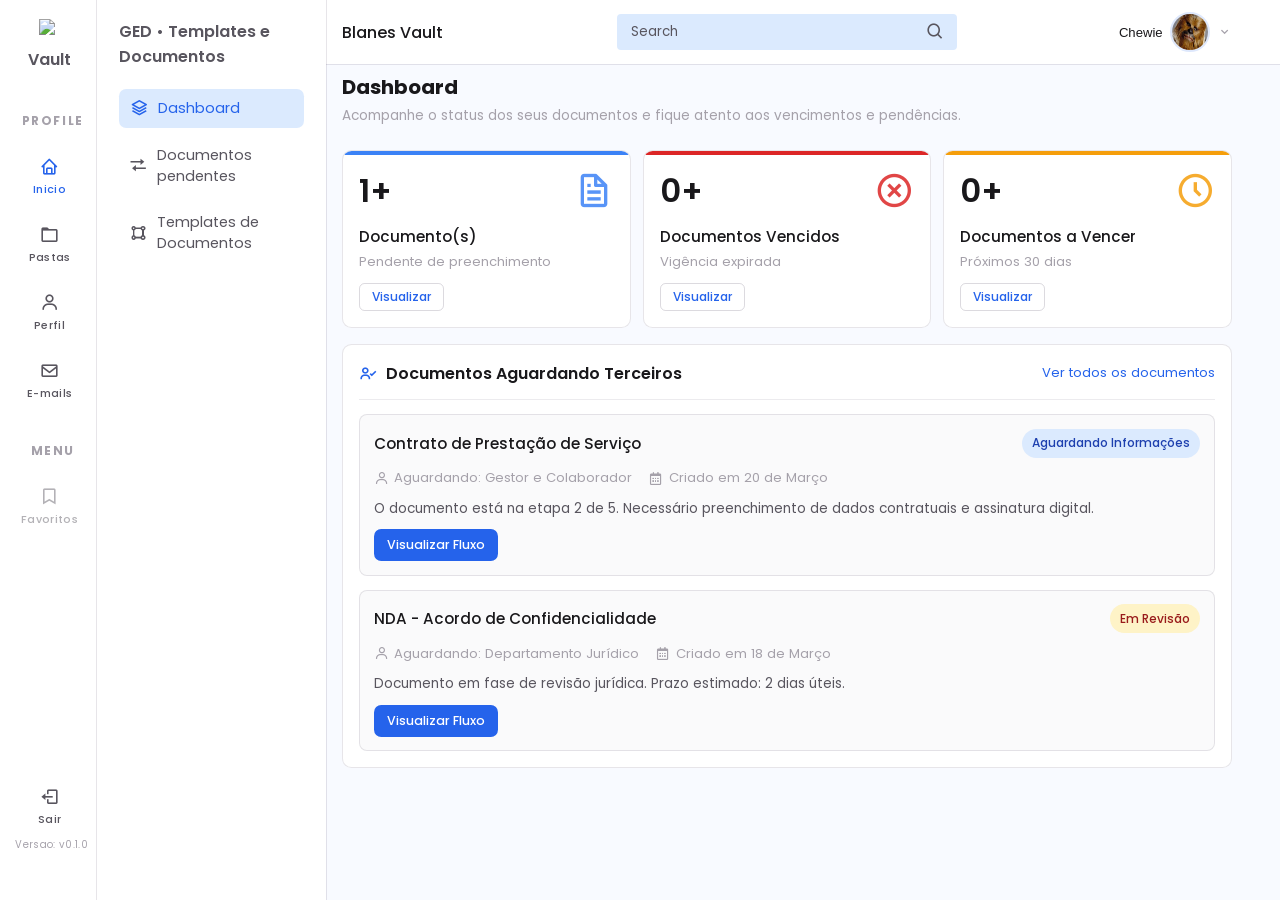
==== commit 4505486a: "adding dados pessoais and fixing bugs and responsivity" ====
--- a/index.html
+++ b/index.html
@@ -98,17 +98,8 @@
     
                         <div class="nav__items">
                             <h3 class="nav__subtitle">Menu</h3>
-    
-                            <a href="#" class="nav__link" data-panel="alertas">
-                                <i class='bx bx-bell nav__icon' ></i>
-                                <span class="nav__name">Alertas</span>
-                            </a>
-
-                            <a href="#" class="nav__link" data-panel="explorar">
-                                <i class='bx bx-compass nav__icon' ></i>
-                                <span class="nav__name">Explorar</span>
-                            </a>
-                            <a href="#" class="nav__link" data-panel="favoritos">
+
+                            <a href="#" class="nav__link nav__link--disabled" data-panel="favoritos" aria-disabled="true">
                                 <i class='bx bx-bookmark nav__icon' ></i>
                                 <span class="nav__name">Favoritos</span>
                             </a>
@@ -128,11 +119,7 @@
             <aside class="nav__panel" aria-label="Conteudo da pagina">
                 <div class="nav__panel-header">Componentes GED</div>
                 <div class="nav__panel-list">
-                    <a href="#" class="nav__panel-item is-active" data-view="todos-arquivos">
-                        <i class='bx bx-grid-alt'></i>
-                        <span>Todos os arquivos</span>
-                    </a>
-                    <a href="#" class="nav__panel-item" data-view="dashboard">
+                    <a href="#" class="nav__panel-item is-active" data-view="dashboard">
                         <i class='bx bx-chart'></i>
                         <span>Dashboard</span>
                     </a>
@@ -144,17 +131,13 @@
                         <i class='bx bx-shape-square'></i>
                         <span>Templates de Documentos</span>
                     </a>
-                    <a href="#" class="nav__panel-item" data-view="armazenamento-digital">
-                        <i class='bx bx-hdd'></i>
-                        <span>Armazenamento digital</span>
-                    </a>
                 </div>
             </aside>
         </div>
 
         <!--========== CONTENTS ==========-->
         <main class="content">
-            <section class="page is-active" data-view="todos-arquivos">
+            <section class="page" data-view="todos-arquivos">
                 <!-- Breadcrumb e navegação dentro de pastas -->
                 <div class="page__navigation is-hidden" id="folder-navigation">
                     <div class="page__breadcrumb" id="breadcrumb-container"></div>
@@ -323,7 +306,7 @@
                 </div>
             </section>
 
-            <section class="page" data-view="dashboard">
+            <section class="page is-active" data-view="dashboard">
                 <div class="dashboard">
                     <!-- Dashboard Header -->
                     <div class="dashboard__header">
@@ -701,6 +684,108 @@
                     </div>
                 </div>
             </section>
+
+            <!-- DADOS PESSOAIS PAGE -->
+            <section class="page" data-view="dados-pessoais">
+                <div class="page__header">
+                    <h1 class="page__title">Dados Pessoais</h1>
+                    <p class="page__subtitle">Visualize e edite suas informações de perfil</p>
+                </div>
+
+                <div class="personal-data-container">
+                    <div class="personal-data-layout">
+                        <!-- Foto de Perfil à Esquerda -->
+                        <div class="personal-data-photo-section">
+                            <div class="personal-data-photo-frame">
+                                <img id="profilePhoto" src="assets/img/perfil.jpg" alt="Foto de perfil" class="personal-data-photo-image">
+                            </div>
+                            <button type="button" class="personal-data-photo-btn" id="edit-photo-btn">
+                                <i class="bx bx-camera"></i>
+                                <span>Editar foto</span>
+                            </button>
+                            <input type="file" id="photo-input" class="personal-data-photo-input" accept="image/*" style="display: none;">
+                        </div>
+
+                        <!-- Divider -->
+                        <div class="personal-data-divider"></div>
+
+                        <!-- Informações à Direita -->
+                        <div class="personal-data-info-section">
+                            <form id="personal-data-form" class="personal-data-form">
+                                <!-- Informações de Perfil -->
+                                <div class="form-section">
+                                    <h2 class="form-section__title">Informações de Perfil</h2>
+                                    <div class="form-section__content">
+                                        <!-- Nome de Usuário (Readonly) -->
+                                        <div class="personal-data-form__group">
+                                            <label class="personal-data-field__label">Nome de usuário</label>
+                                            <input type="text" class="workflow__wizard-input" id="username-input" readonly value="usuario.nome">
+                                        </div>
+
+                                        <!-- Nome Completo -->
+                                        <div class="personal-data-form__group">
+                                            <label class="personal-data-field__label">Nome completo</label>
+                                            <input type="text" class="workflow__wizard-input" id="fullName-input" placeholder="Seu nome completo" value="João Silva">
+                                        </div>
+
+                                        <!-- E-mail (Readonly) -->
+                                        <div class="personal-data-form__group">
+                                            <label class="personal-data-field__label">E-mail</label>
+                                            <input type="text" class="workflow__wizard-input" id="email-input" readonly value="joao.silva@email.com">
+                                        </div>
+
+                                        <!-- Telefone -->
+                                        <div class="personal-data-form__group">
+                                            <label class="personal-data-field__label">Telefone</label>
+                                            <input type="text" class="workflow__wizard-input" id="phone-input" placeholder="(11) 98765-4321" value="(11) 98765-4321">
+                                        </div>
+
+                                        <!-- Senha -->
+                                        <div class="personal-data-form__group personal-data-form__group--password-section">
+                                            <h3 class="password-section__title">Alterar Senha</h3>
+                                            <div class="password-fields">
+                                                <!-- Senha Atual (Disabled) -->
+                                                <div class="personal-data-form__group">
+                                                    <label class="personal-data-field__label">Senha atual</label>
+                                                    <input type="password" class="workflow__wizard-input" id="current-password" placeholder="Sua senha atual" disabled value="••••••••">
+                                                </div>
+
+                                                <!-- Nova Senha (com icon de olho) -->
+                                                <div class="personal-data-form__group">
+                                                    <label class="personal-data-field__label">Nova senha</label>
+                                                    <div class="password-input-wrapper">
+                                                        <input type="password" class="workflow__wizard-input password-input" id="new-password" placeholder="Defina uma nova senha">
+                                                        <button type="button" class="password-toggle-btn" id="new-password-toggle" aria-label="Mostrar/ocultar nova senha">
+                                                            <i class="bx bx-hide"></i>
+                                                        </button>
+                                                    </div>
+                                                </div>
+
+                                                <!-- Confirmar Nova Senha (com icon de olho) -->
+                                                <div class="personal-data-form__group">
+                                                    <label class="personal-data-field__label">Confirmar nova senha</label>
+                                                    <div class="password-input-wrapper">
+                                                        <input type="password" class="workflow__wizard-input password-input" id="confirm-password" placeholder="Confirme a nova senha">
+                                                        <button type="button" class="password-toggle-btn" id="confirm-password-toggle" aria-label="Mostrar/ocultar confirmação de senha">
+                                                            <i class="bx bx-hide"></i>
+                                                        </button>
+                                                    </div>
+                                                </div>
+                                            </div>
+                                        </div>
+                                    </div>
+                                </div>
+
+                                <!-- Botões de Ação -->
+                                <div class="personal-data-form__actions" id="form-actions" style="display: none;">
+                                    <button type="button" class="btn btn--secondary" id="discard-btn">Descartar alterações</button>
+                                    <button type="button" class="btn btn--primary" id="save-btn">Salvar alterações</button>
+                                </div>
+                            </form>
+                        </div>
+                    </div>
+                </div>
+            </section>
         </main>
 
         <!--========== MODAL ADICIONAR ANEXOS ==========-->
--- a/assets/css/styles.css
+++ b/assets/css/styles.css
@@ -309,6 +309,15 @@
   color: var(--first-color);
 }
 
+.nav__link--disabled {
+  opacity: .45;
+  cursor: not-allowed;
+}
+
+.nav__link--disabled:hover {
+  color: var(--text-color);
+}
+
 .nav__footer {
   display: grid;
   row-gap: .65rem;
@@ -380,6 +389,16 @@
 .nav__panel-item:hover {
   background: var(--first-color-light);
   color: var(--first-color);
+}
+
+.nav__panel-item--disabled {
+  opacity: .45;
+  cursor: not-allowed;
+}
+
+.nav__panel-item--disabled:hover {
+  background: transparent;
+  color: var(--text-color);
 }
 
 .nav__panel-item.is-active {
@@ -4146,6 +4165,73 @@
   font-size: .75rem;
   color: var(--text-color);
   font-family: 'Segoe UI', Tahoma, Geneva, Verdana, sans-serif;
+}
+
+/* ========== PASSWORD INPUT WRAPPER ========== */
+.password-input-wrapper {
+  position: relative;
+  display: flex;
+  align-items: center;
+}
+
+.password-input {
+  width: 100% !important;
+  padding-right: 40px !important;
+  position: relative;
+  z-index: 1;
+}
+
+.password-toggle-btn {
+  position: absolute;
+  right: 10px;
+  background: transparent;
+  border: none;
+  cursor: pointer;
+  font-size: 1.15rem;
+  color: var(--text-color-light);
+  display: flex;
+  align-items: center;
+  justify-content: center;
+  width: 32px;
+  height: 32px;
+  border-radius: .35rem;
+  transition: background .2s, color .2s;
+  z-index: 2;
+  pointer-events: auto;
+}
+
+.password-toggle-btn:hover {
+  background: rgba(22, 8, 43, 0.06);
+  color: var(--text-color);
+}
+
+/* Readonly inputs styling */
+.workflow__wizard-input[readonly],
+.workflow__wizard-input:disabled {
+  background-color: #f3f4f6;
+  color: #9ca3af;
+  cursor: not-allowed !important;
+  border-color: #e5e7eb !important;
+  pointer-events: none;
+}
+
+.workflow__wizard-input[readonly]:hover,
+.workflow__wizard-input:disabled:hover {
+  background-color: #f3f4f6;
+  border-color: #e5e7eb;
+  cursor: not-allowed !important;
+}
+
+.workflow__wizard-input[readonly]:focus,
+.workflow__wizard-input:disabled:focus {
+  background-color: #f3f4f6;
+  border-color: #e5e7eb;
+  box-shadow: none;
+}
+
+.workflow__wizard-input.is-error {
+  border-color: #dc2626;
+  background-color: #fef2f2;
 }
 
 .signature-preview-image {
@@ -4728,3 +4814,452 @@
         width: 100%;
     }
 }
+
+/*========== DADOS PESSOAIS PAGE ==========*/
+.personal-data-wrapper {
+  display: grid;
+  gap: 1.5rem;
+  max-width: 900px;
+  margin: 0 auto;
+}
+
+.personal-data-container {
+  background: var(--container-color);
+  border: 1px solid rgba(22, 8, 43, 0.1);
+  border-radius: .6rem;
+  padding: 2rem;
+}
+
+.personal-data-form {
+  display: grid;
+  gap: 2rem;
+}
+
+.personal-data-section {
+  display: grid;
+  gap: 1rem;
+  padding-bottom: 1.5rem;
+  border-bottom: 1px solid rgba(22, 8, 43, 0.08);
+}
+
+.personal-data-section:last-of-type {
+  border-bottom: none;
+}
+
+.personal-data-section-title {
+  margin: 0;
+  font-size: .95rem;
+  color: var(--title-color);
+  font-weight: var(--font-semi-bold);
+  text-transform: uppercase;
+  letter-spacing: .05rem;
+  color: var(--text-color-light);
+}
+
+.personal-data-form-group {
+  display: grid;
+  gap: .35rem;
+}
+
+.personal-data-label {
+  font-size: .8rem;
+  font-weight: var(--font-medium);
+  color: var(--text-color);
+}
+
+.personal-data-input {
+  width: 100%;
+  padding: .75rem 1rem;
+  border: 1px solid rgba(22, 8, 43, 0.12);
+  border-radius: .45rem;
+  font-size: .9rem;
+  font-family: var(--body-font);
+  color: var(--text-color);
+  background: var(--container-color);
+  transition: border-color .2s, box-shadow .2s;
+}
+
+.personal-data-input:focus {
+  outline: none;
+  border-color: var(--first-color);
+  box-shadow: 0 0 0 3px rgba(37, 99, 235, 0.1);
+}
+
+.personal-data-input::placeholder {
+  color: var(--text-color-light);
+}
+
+.personal-data-input-wrapper {
+  display: flex;
+  align-items: center;
+  position: relative;
+}
+
+.personal-data-input-wrapper .personal-data-input {
+  padding-right: 2.5rem;
+}
+
+.personal-data-toggle-password {
+  position: absolute;
+  right: .75rem;
+  background: none;
+  border: none;
+  color: var(--text-color-light);
+  cursor: pointer;
+  font-size: 1.1rem;
+  display: flex;
+  align-items: center;
+  justify-content: center;
+  padding: .25rem;
+  transition: color .2s;
+}
+
+.personal-data-toggle-password:hover {
+  color: var(--text-color);
+}
+
+.personal-data-actions {
+  display: flex;
+  gap: .75rem;
+  padding-top: 1.5rem;
+  border-top: 1px solid rgba(22, 8, 43, 0.08);
+  justify-content: flex-start;
+}
+
+.personal-data-actions .btn {
+  display: inline-flex;
+  align-items: center;
+  gap: .5rem;
+  height: 36px;
+  padding: 0 1rem;
+}
+
+@media screen and (max-width: 768px) {
+  .personal-data-container {
+    padding: 1.5rem;
+  }
+
+  .personal-data-form {
+    gap: 1.5rem;
+  }
+
+  .personal-data-section {
+    padding-bottom: 1rem;
+  }
+
+  .personal-data-actions {
+    flex-wrap: wrap;
+  }
+
+  .personal-data-actions .btn {
+    flex: 1 1 calc(50% - .375rem);
+    justify-content: center;
+  }
+}
+
+@media screen and (max-width: 480px) {
+  .personal-data-wrapper {
+    gap: 1rem;
+  }
+
+  .personal-data-container {
+    padding: 1rem;
+    border-radius: .45rem;
+  }
+
+  .personal-data-form {
+    gap: 1.25rem;
+  }
+
+  .personal-data-section {
+    gap: .75rem;
+    padding-bottom: 1rem;
+  }
+
+  .personal-data-label {
+    font-size: .75rem;
+  }
+
+  .personal-data-input {
+    padding: .6rem .75rem;
+    font-size: .85rem;
+  }
+
+  .personal-data-actions {
+    gap: .5rem;
+  }
+
+  .personal-data-actions .btn {
+    flex: 1 1 100%;
+    min-height: 32px;
+    padding: 0 .75rem;
+    font-size: .75rem;
+  }
+}
+
+/* ========== NOVO LAYOUT DADOS PESSOAIS ========== */
+
+.personal-data-layout {
+  display: flex;
+  gap: 2rem;
+  padding: 2rem;
+}
+
+.personal-data-photo-section {
+  display: flex;
+  flex-direction: column;
+  align-items: center;
+  gap: 1rem;
+  flex-shrink: 0;
+  width: 200px;
+}
+
+.personal-data-photo-frame {
+  width: 200px;
+  height: 200px;
+  border-radius: 0.5rem;
+  overflow: hidden;
+  border: 2px solid #e5e7eb;
+  background: #f9fafb;
+}
+
+.personal-data-photo-image {
+  width: 100%;
+  height: 100%;
+  object-fit: cover;
+}
+
+.personal-data-photo-btn {
+  display: flex;
+  align-items: center;
+  gap: 0.5rem;
+  padding: 0.5rem 1rem;
+  background: #0ea5e9;
+  color: white;
+  border: none;
+  border-radius: 0.375rem;
+  cursor: pointer;
+  font-size: 0.875rem;
+  transition: background 0.2s;
+}
+
+.personal-data-photo-btn:hover {
+  background: #0284c7;
+}
+
+.personal-data-divider {
+  width: 1px;
+  background: #e5e7eb;
+  flex-shrink: 0;
+}
+
+.personal-data-info-section {
+  flex: 1;
+  overflow-y: visible;
+  padding-right: 1rem;
+}
+
+.form-section {
+  margin-bottom: 2rem;
+}
+
+.form-section__title {
+  font-size: 1rem;
+  font-weight: 600;
+  color: #1f2937;
+  margin-bottom: 1rem;
+  padding-bottom: 0.75rem;
+  border-bottom: 1px solid #e5e7eb;
+}
+
+.form-section__content {
+  display: flex;
+  flex-direction: column;
+  gap: 1rem;
+}
+
+.personal-data-form__group {
+  display: flex;
+  flex-direction: column;
+}
+
+.personal-data-field {
+  cursor: pointer;
+  position: relative;
+}
+
+.personal-data-field__label {
+  font-size: 0.75rem;
+  font-weight: 600;
+  color: #6b7280;
+  text-transform: uppercase;
+  letter-spacing: 0.02em;
+  margin-bottom: 0.5rem;
+  display: block;
+}
+
+.personal-data-field__value {
+  padding: 0.75rem 1rem;
+  background: #f3f4f6;
+  border: 1px solid #e5e7eb;
+  border-radius: 0.375rem;
+  color: #1f2937;
+  font-size: 0.875rem;
+  transition: all 0.2s;
+  cursor: pointer;
+}
+
+.personal-data-field:not(.personal-data-field--readonly) .personal-data-field__value:hover {
+  background: #f9fafb;
+  border-color: #0ea5e9;
+}
+
+.personal-data-field--readonly .personal-data-field__value {
+  cursor: not-allowed;
+  opacity: 0.7;
+}
+
+.personal-data-field__value--password {
+  letter-spacing: 0.2rem;
+}
+
+.personal-data-field__input {
+  padding: 0.75rem 1rem;
+  background: #f3f4f6;
+  border: 1px solid #e5e7eb;
+  border-radius: 0.375rem;
+  font-size: 0.875rem;
+  font-family: inherit;
+  color: #1f2937;
+  transition: all 0.2s;
+}
+
+.personal-data-field__input:focus {
+  outline: none;
+  background: #f9fafb;
+  border-color: #0ea5e9;
+}
+
+.personal-data-field__input.is-error {
+  border-color: #dc2626;
+  background: #fef2f2;
+}
+
+.personal-data-field__input::placeholder {
+  color: #9ca3af;
+}
+
+.personal-data-field__password-form {
+  display: flex;
+  flex-direction: column;
+  gap: 0.75rem;
+  padding: 1rem;
+  background: #f9fafb;
+  border: 1px solid #e5e7eb;
+  border-radius: 0.375rem;
+  margin-top: 0.5rem;
+}
+
+.personal-data-field__input-group {
+  display: flex;
+  gap: 0.5rem;
+  align-items: center;
+}
+
+.personal-data-field__input-group .personal-data-field__input {
+  flex: 1;
+  margin: 0;
+}
+
+.personal-data-field__toggle {
+  display: flex;
+  align-items: center;
+  justify-content: center;
+  width: 32px;
+  height: 32px;
+  background: #e5e7eb;
+  border: 1px solid #d1d5db;
+  border-radius: 0.375rem;
+  cursor: pointer;
+  color: #6b7280;
+  transition: all 0.2s;
+}
+
+.personal-data-field__toggle:hover {
+  background: #d1d5db;
+  color: #1f2937;
+}
+
+.personal-data-field__toggle i {
+  font-size: 1rem;
+}
+
+.personal-data-form__actions {
+  display: flex;
+  gap: 0.75rem;
+  margin-top: 1.5rem;
+  padding-top: 1rem;
+  border-top: 1px solid #e5e7eb;
+  justify-content: flex-start;
+}
+
+.personal-data-form__actions .btn {
+  padding: 0.5rem 1.25rem;
+  font-size: 0.875rem;
+  height: auto;
+}
+
+@media (max-width: 1024px) {
+  .personal-data-layout {
+    flex-direction: column;
+    gap: 1.5rem;
+  }
+
+  .personal-data-divider {
+    display: none;
+  }
+
+  .personal-data-photo-section {
+    width: 100%;
+    flex-direction: row;
+    justify-content: center;
+    gap: 1.5rem;
+  }
+
+  .personal-data-photo-frame {
+    width: 150px;
+    height: 150px;
+  }
+
+  .personal-data-photo-section > div:last-child {
+    display: flex;
+    flex-direction: column;
+    justify-content: center;
+  }
+
+  .personal-data-info-section {
+    max-height: none;
+  }
+}
+
+/* ========== SEÇÃO DE SENHA ========== */
+
+.personal-data-form__group--password-section {
+  padding-top: 1rem;
+  margin-top: 1rem;
+  border-top: 1px solid #e5e7eb;
+}
+
+.password-section__title {
+  font-size: 0.95rem;
+  font-weight: 600;
+  color: #1f2937;
+  margin-bottom: 1rem;
+  margin-top: 0;
+}
+
+.password-fields {
+  display: flex;
+  flex-direction: column;
+  gap: 1rem;
+}
